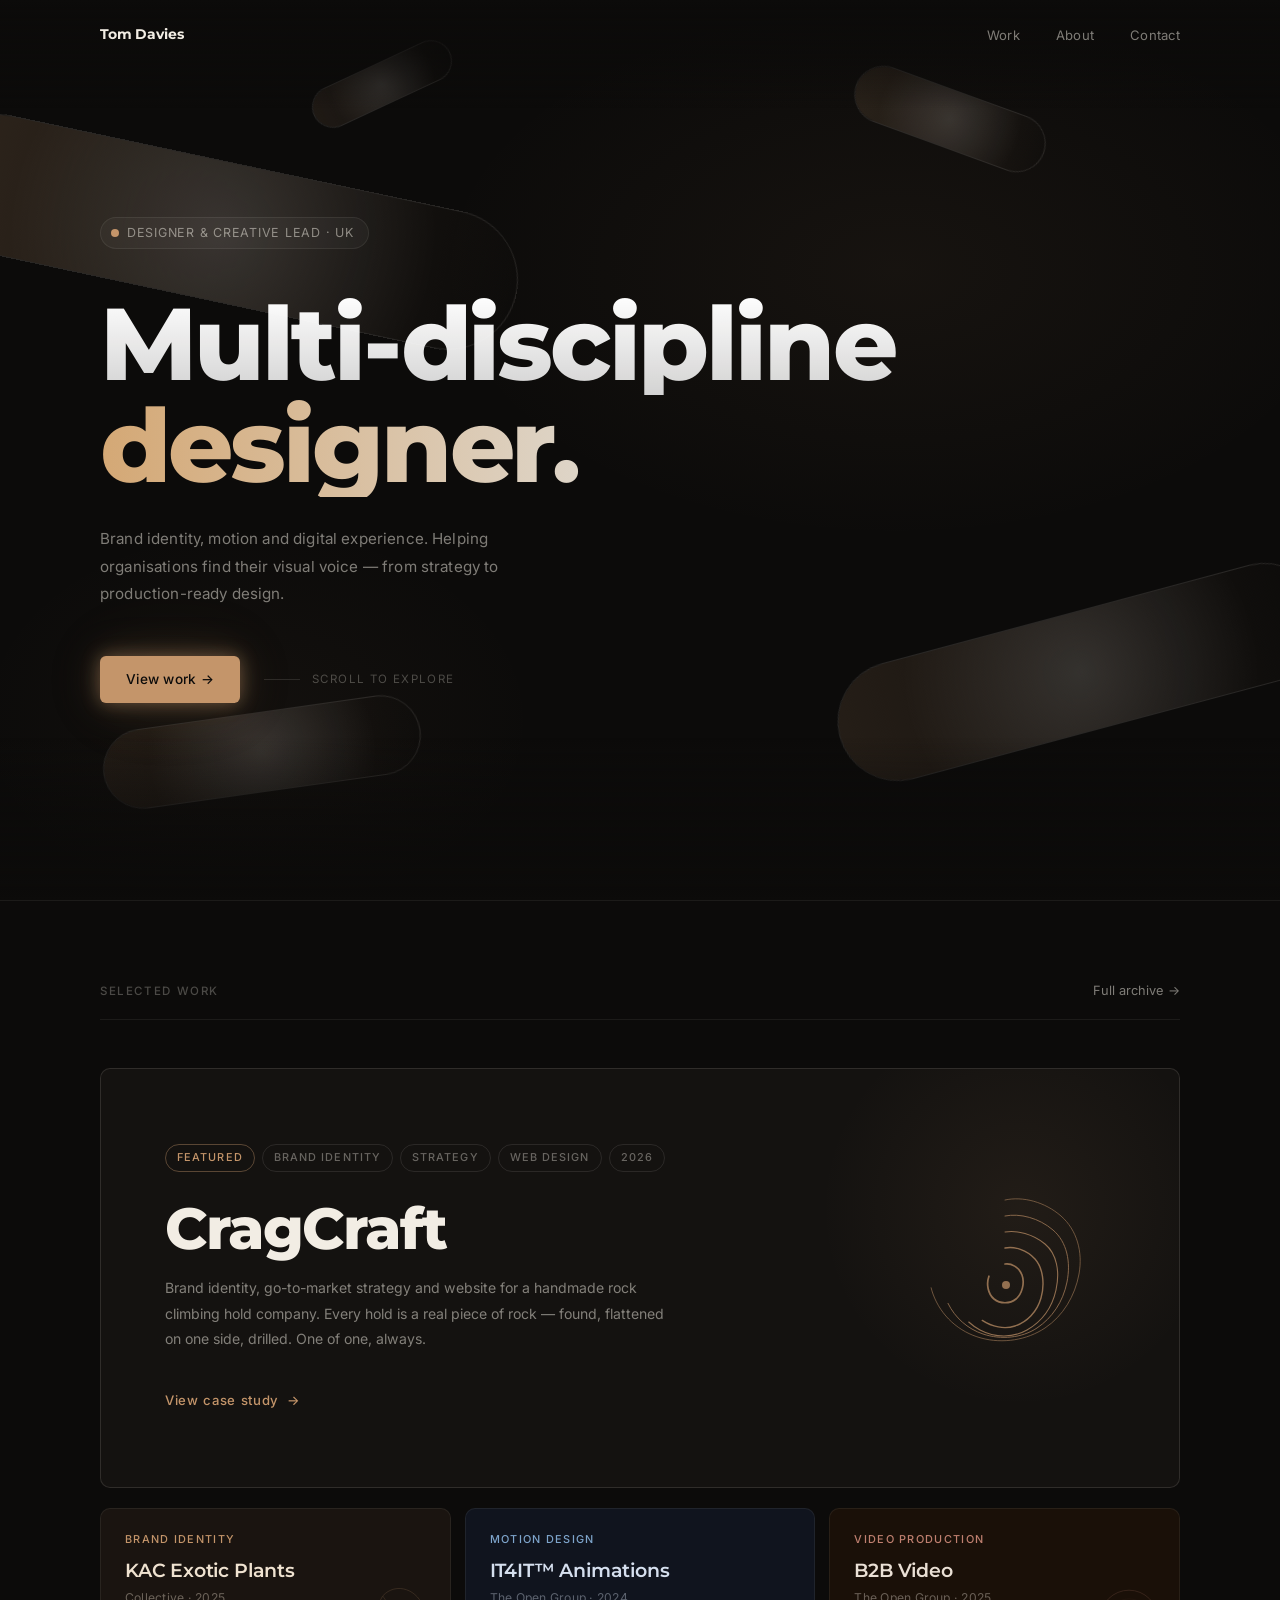
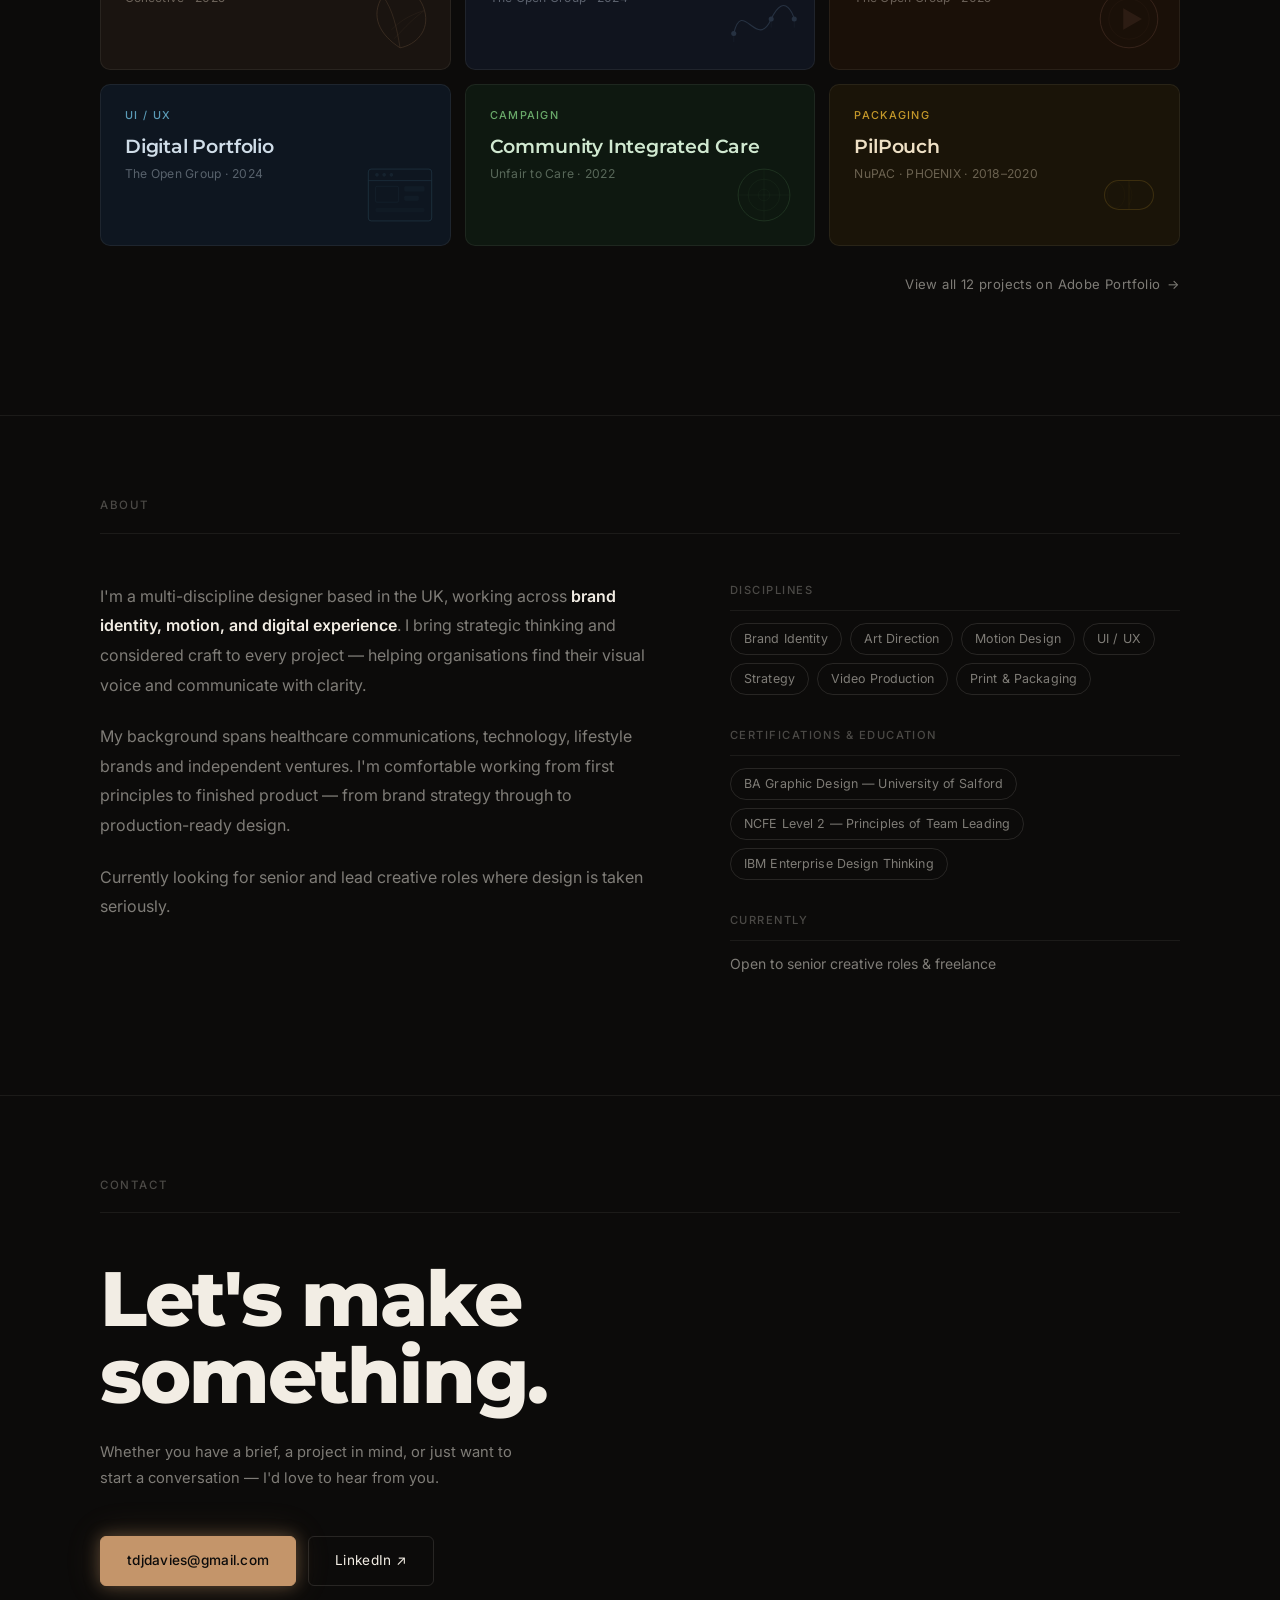
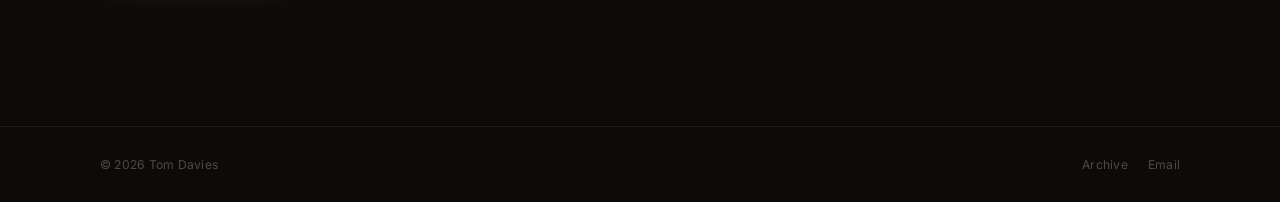
==== index.html @ b79dfdc7 "Rename landing page to index.html" ====
<!DOCTYPE html>
<html lang="en">
<head>
  <meta charset="UTF-8">
  <meta name="viewport" content="width=device-width, initial-scale=1.0">
  <title>Tom Davies — Designer</title>
  <meta name="description" content="Tom Davies is a multi-discipline designer based in the UK, working across brand identity, motion, and digital experience.">

  <link rel="preconnect" href="https://fonts.googleapis.com">
  <link rel="preconnect" href="https://fonts.gstatic.com" crossorigin>
  <link href="https://fonts.googleapis.com/css2?family=Montserrat:wght@700;800;900&family=Inter:wght@300;400;500&display=swap" rel="stylesheet">

  <style>

    /* ═══════════════════════════════════════
       RESET & TOKENS
    ═══════════════════════════════════════ */
    *, *::before, *::after { box-sizing: border-box; margin: 0; padding: 0; }

    :root {
      --bg:            #0C0B0A;
      --surface:       #141210;
      --surface-2:     #1C1917;
      --text:          #F2EDE4;
      --text-muted:    rgba(242,237,228,0.50);
      --text-subtle:   rgba(242,237,228,0.28);
      --accent:        #C4956A;
      --accent-glow:   rgba(196,149,106,0.18);
      --border:        rgba(242,237,228,0.07);
      --border-mid:    rgba(242,237,228,0.12);
      --radius:        6px;
      --radius-lg:     10px;
      --ease:          cubic-bezier(0.4, 0, 0.2, 1);
      --ease-spring:   cubic-bezier(0.23, 0.86, 0.39, 0.96);
      --t:             0.28s;
    }

    html { scroll-behavior: smooth; background: var(--bg); }

    nav, section, footer { position: relative; z-index: 1; }

    /* ═══════════════════════════════════════
       AMBIENT BACKGROUND ORBS
    ═══════════════════════════════════════ */
    .bg-orbs {
      position: fixed;
      inset: 0;
      pointer-events: none;
      z-index: 0;
      overflow: hidden;
    }

    .orb {
      position: absolute;
      border-radius: 50%;
    }

    /* Top-right warm glow — drifts slowly */
    .orb-1 {
      width: 800px; height: 800px;
      top: -200px; right: -150px;
      background: radial-gradient(circle at center,
        rgba(196,149,106,0.12) 0%,
        rgba(196,149,106,0.04) 45%,
        transparent 70%);
      animation: orbDrift1 28s ease-in-out infinite;
    }

    /* Mid-left cooler glow */
    .orb-2 {
      width: 700px; height: 700px;
      top: 40%; left: -200px;
      background: radial-gradient(circle at center,
        rgba(196,149,106,0.08) 0%,
        rgba(196,149,106,0.02) 45%,
        transparent 68%);
      animation: orbDrift2 34s ease-in-out infinite;
    }

    /* Bottom-right accent glow */
    .orb-3 {
      width: 600px; height: 600px;
      bottom: 5%; right: -100px;
      background: radial-gradient(circle at center,
        rgba(196,149,106,0.10) 0%,
        transparent 65%);
      animation: orbDrift3 22s ease-in-out infinite 5s;
    }

    @keyframes orbDrift1 {
      0%, 100% { transform: translate(0px, 0px);   }
      25%       { transform: translate(-40px, 70px); }
      50%       { transform: translate(25px, 110px); }
      75%       { transform: translate(-55px, 45px); }
    }

    @keyframes orbDrift2 {
      0%, 100% { transform: translate(0px, 0px);    }
      33%       { transform: translate(70px, -60px); }
      66%       { transform: translate(40px, -100px);}
    }

    @keyframes orbDrift3 {
      0%, 100% { transform: translate(0px, 0px);   }
      50%       { transform: translate(-70px, -80px);}
    }

    body {
      font-family: 'Inter', system-ui, sans-serif;
      background: var(--bg);
      color: var(--text);
      line-height: 1.6;
      font-weight: 400;
      -webkit-font-smoothing: antialiased;
    }

    a { color: inherit; }

    /* ═══════════════════════════════════════
       LAYOUT
    ═══════════════════════════════════════ */
    .container {
      max-width: 1160px;
      margin: 0 auto;
      padding: 0 40px;
    }

    @media (max-width: 640px) { .container { padding: 0 20px; } }

    /* ═══════════════════════════════════════
       NAV
    ═══════════════════════════════════════ */
    nav {
      position: fixed;
      top: 0; left: 0; right: 0;
      z-index: 200;
      padding: 22px 0;
      background: rgba(12,11,10,0.0);
      backdrop-filter: blur(0px);
      border-bottom: 1px solid transparent;
      transition: background 0.4s var(--ease),
                  backdrop-filter 0.4s,
                  border-color 0.4s var(--ease),
                  padding 0.3s var(--ease);
    }

    nav.scrolled {
      padding: 16px 0;
      background: rgba(12,11,10,0.85);
      backdrop-filter: blur(20px);
      -webkit-backdrop-filter: blur(20px);
      border-bottom-color: var(--border);
    }

    .nav-inner {
      display: flex;
      justify-content: space-between;
      align-items: center;
    }

    .nav-logo {
      font-family: 'Montserrat', system-ui, sans-serif;
      font-weight: 700;
      font-size: 0.9rem;
      letter-spacing: -0.01em;
      text-decoration: none;
      color: var(--text);
    }

    .nav-links {
      display: flex;
      gap: 36px;
      list-style: none;
    }

    .nav-links a {
      font-size: 0.82rem;
      font-weight: 400;
      color: var(--text-muted);
      text-decoration: none;
      letter-spacing: 0.02em;
      position: relative;
      transition: color var(--t) var(--ease);
    }

    .nav-links a::after {
      content: '';
      position: absolute;
      bottom: -2px; left: 0;
      width: 0; height: 1px;
      background: var(--accent);
      transition: width var(--t) var(--ease);
    }

    .nav-links a:hover { color: var(--text); }
    .nav-links a:hover::after { width: 100%; }

    /* ═══════════════════════════════════════
       HERO
    ═══════════════════════════════════════ */
    #hero {
      position: relative;
      min-height: 100vh;
      display: flex;
      align-items: center;
      overflow: hidden;
      background: var(--bg);
    }

    /* Subtle radial glow behind hero */
    #hero::before {
      content: '';
      position: absolute;
      inset: 0;
      background:
        radial-gradient(ellipse 60% 50% at 70% 30%, rgba(196,149,106,0.06) 0%, transparent 60%),
        radial-gradient(ellipse 40% 40% at 20% 80%, rgba(196,149,106,0.04) 0%, transparent 55%);
      pointer-events: none;
    }

    /* Top + bottom vignette, matching the React component */
    #hero::after {
      content: '';
      position: absolute;
      inset: 0;
      background: linear-gradient(
        to bottom,
        var(--bg)        0%,
        transparent      12%,
        transparent      82%,
        var(--bg)       100%
      );
      pointer-events: none;
      z-index: 2;
    }

    /* ── Geometric shapes ── */
    .shape {
      position: absolute;
      z-index: 1;
      animation: shapeEntry 2.4s var(--ease-spring) var(--delay, 0s) both;
    }

    @keyframes shapeEntry {
      from {
        opacity: 0;
        transform: translateY(-150px) rotate(calc(var(--rotate, 0deg) - 15deg));
      }
      to {
        opacity: 1;
        transform: translateY(0px) rotate(var(--rotate, 0deg));
      }
    }

    .shape-pill {
      border-radius: 9999px;
      border: 1.5px solid rgba(242,237,228,0.12);
      position: relative;
      overflow: hidden;
      animation: shapePillFloat 12s ease-in-out var(--delay, 0s) infinite;
    }

    @keyframes shapePillFloat {
      0%, 100% { transform: translateY(0px); }
      50%       { transform: translateY(15px); }
    }

    /* Gradient fill per shape — set inline */
    .shape-pill::before {
      content: '';
      position: absolute;
      inset: 0;
      border-radius: 9999px;
      background: var(--shape-gradient);
    }

    /* Radial highlight */
    .shape-pill::after {
      content: '';
      position: absolute;
      inset: 0;
      border-radius: 9999px;
      background: radial-gradient(circle at 50% 50%, rgba(255,255,255,0.12), transparent 70%);
    }

    /* ── Hero content ── */
    .hero-inner {
      position: relative;
      z-index: 3;
      width: 100%;
      padding: 140px 0 120px;
    }

    .hero-badge {
      display: inline-flex;
      align-items: center;
      gap: 8px;
      padding: 5px 14px 5px 10px;
      border-radius: 999px;
      background: rgba(242,237,228,0.03);
      border: 1px solid rgba(242,237,228,0.08);
      margin-bottom: 44px;
      opacity: 0;
      animation: heroFadeUp 1s cubic-bezier(0.25,0.4,0.25,1) forwards 0.5s;
    }

    .hero-badge-dot {
      width: 8px; height: 8px;
      border-radius: 50%;
      background: var(--accent);
      animation: pulse 2.4s ease infinite;
    }

    @keyframes pulse {
      0%, 100% { opacity: 1; transform: scale(1); }
      50%       { opacity: 0.45; transform: scale(0.72); }
    }

    .hero-badge-text {
      font-size: 0.78rem;
      color: var(--text-muted);
      letter-spacing: 0.06em;
      text-transform: uppercase;
      font-weight: 400;
    }

    .hero-headline {
      font-family: 'Montserrat', system-ui, sans-serif;
      font-weight: 800;
      font-size: clamp(3.4rem, 8vw, 8rem);
      line-height: 1.0;
      letter-spacing: -0.03em;
      margin-bottom: 28px;
      opacity: 0;
      animation: heroFadeUp 1s cubic-bezier(0.25,0.4,0.25,1) forwards 0.7s;
    }

    .headline-line1 {
      display: block;
      background: linear-gradient(to bottom, #FFFFFF, rgba(255,255,255,0.82));
      -webkit-background-clip: text;
      -webkit-text-fill-color: transparent;
      background-clip: text;
    }

    .headline-line2 {
      display: block;
      background: linear-gradient(to right,
        #D4A875,
        rgba(242,237,228,0.92),
        #C4956A
      );
      -webkit-background-clip: text;
      -webkit-text-fill-color: transparent;
      background-clip: text;
    }

    .hero-body {
      font-size: 0.95rem;
      color: var(--text-muted);
      max-width: 480px;
      line-height: 1.8;
      font-weight: 400;
      letter-spacing: 0.01em;
      margin-bottom: 48px;
      opacity: 0;
      animation: heroFadeUp 1s cubic-bezier(0.25,0.4,0.25,1) forwards 0.9s;
    }

    .hero-actions {
      display: flex;
      align-items: center;
      gap: 24px;
      flex-wrap: wrap;
      opacity: 0;
      animation: heroFadeUp 1s cubic-bezier(0.25,0.4,0.25,1) forwards 1.1s;
    }

    .btn-hero-primary {
      display: inline-flex;
      align-items: center;
      gap: 8px;
      padding: 13px 26px;
      background: var(--accent);
      color: #0C0B0A;
      font-family: 'Inter', sans-serif;
      font-size: 0.85rem;
      font-weight: 500;
      text-decoration: none;
      border-radius: var(--radius);
      letter-spacing: 0.02em;
      box-shadow:
        0 0 18px rgba(196,149,106,0.45),
        0 0 40px rgba(196,149,106,0.20),
        0 0 80px rgba(196,149,106,0.08);
      animation: herobtnGlow 3.5s ease-in-out infinite;
      transition: background var(--t) var(--ease),
                  transform var(--t) var(--ease),
                  box-shadow var(--t) var(--ease);
    }

    .btn-hero-primary:hover {
      background: #D4A875;
      transform: translateY(-2px);
      box-shadow:
        0 0 26px rgba(196,149,106,0.65),
        0 0 56px rgba(196,149,106,0.30),
        0 0 100px rgba(196,149,106,0.12);
    }

    @keyframes herobtnGlow {
      0%, 100% {
        box-shadow:
          0 0 18px rgba(196,149,106,0.45),
          0 0 40px rgba(196,149,106,0.20),
          0 0 80px rgba(196,149,106,0.08);
      }
      50% {
        box-shadow:
          0 0 26px rgba(196,149,106,0.62),
          0 0 56px rgba(196,149,106,0.28),
          0 0 100px rgba(196,149,106,0.12);
      }
    }

    .hero-scroll-hint {
      display: flex;
      align-items: center;
      gap: 12px;
    }

    .scroll-rule {
      width: 36px; height: 1px;
      background: var(--border-mid);
    }

    .scroll-label {
      font-size: 0.72rem;
      letter-spacing: 0.12em;
      text-transform: uppercase;
      color: var(--text-subtle);
    }

    @keyframes heroFadeUp {
      from { opacity: 0; transform: translateY(30px); }
      to   { opacity: 1; transform: translateY(0); }
    }

    /* ═══════════════════════════════════════
       SECTION SHARED
    ═══════════════════════════════════════ */
    .section-bar {
      display: flex;
      align-items: baseline;
      justify-content: space-between;
      padding-bottom: 18px;
      border-bottom: 1px solid var(--border);
      margin-bottom: 48px;
    }

    .section-tag {
      font-size: 0.72rem;
      font-weight: 500;
      letter-spacing: 0.14em;
      text-transform: uppercase;
      color: var(--text-subtle);
    }

    .section-action {
      font-size: 0.8rem;
      color: var(--text-muted);
      text-decoration: none;
      display: inline-flex;
      align-items: center;
      gap: 5px;
      transition: color var(--t) var(--ease);
    }

    .section-action span { display: inline-block; transition: transform var(--t) var(--ease); }
    .section-action:hover { color: var(--text); }
    .section-action:hover span { transform: translateX(3px); }

    /* ═══════════════════════════════════════
       WORK
    ═══════════════════════════════════════ */
    #work {
      padding: 80px 0 120px;
      border-top: 1px solid var(--border);
    }

    /* ── CragCraft hero card ── */
    .card-cragcraft {
      background: #141210;
      border: 1px solid var(--border-mid);
      border-radius: var(--radius-lg);
      padding: 64px;
      margin-bottom: 20px;
      display: grid;
      grid-template-columns: 1fr 220px;
      gap: 48px;
      align-items: center;
      min-height: 420px;
      text-decoration: none;
      position: relative;
      overflow: hidden;
      transition: transform var(--t) var(--ease), box-shadow var(--t) var(--ease), border-color var(--t) var(--ease);
    }

    .card-cragcraft:hover {
      transform: translateY(-5px);
      box-shadow: 0 28px 64px rgba(0,0,0,0.5);
      border-color: var(--border-mid);
    }

    .card-cragcraft::before {
      content: '';
      position: absolute;
      top: -60px; right: -40px;
      width: 400px; height: 400px;
      border-radius: 50%;
      background: radial-gradient(circle, rgba(196,149,106,0.08) 0%, transparent 70%);
      pointer-events: none;
    }

    .cc-content { position: relative; z-index: 1; }

    .cc-tags {
      display: flex;
      gap: 7px;
      flex-wrap: wrap;
      margin-bottom: 28px;
    }

    .cc-tag {
      font-size: 0.68rem;
      font-weight: 500;
      letter-spacing: 0.1em;
      text-transform: uppercase;
      padding: 4px 11px;
      border-radius: 20px;
      border: 1px solid rgba(242,237,228,0.10);
      color: rgba(242,237,228,0.38);
    }

    .cc-tag-featured {
      border-color: rgba(196,149,106,0.4);
      color: var(--accent);
    }

    .cc-title {
      font-family: 'Montserrat', system-ui, sans-serif;
      font-weight: 800;
      font-size: clamp(2.4rem, 4.5vw, 4.5rem);
      line-height: 1.0;
      letter-spacing: -0.025em;
      color: var(--text);
      margin-bottom: 18px;
    }

    .cc-desc {
      font-size: 0.88rem;
      color: var(--text-muted);
      max-width: 500px;
      line-height: 1.8;
      font-weight: 400;
      margin-bottom: 36px;
    }

    .cc-cta {
      display: inline-flex;
      align-items: center;
      gap: 8px;
      font-size: 0.82rem;
      font-weight: 500;
      color: var(--accent);
      letter-spacing: 0.05em;
    }

    .cc-cta-arr { transition: transform var(--t) var(--ease); }
    .card-cragcraft:hover .cc-cta-arr { transform: translateX(5px); }

    /* ── Topo mark ── */
    .topo-wrap {
      display: flex;
      align-items: center;
      justify-content: center;
      position: relative;
      z-index: 1;
    }

    .topo-svg { width: 200px; height: 200px; overflow: visible; opacity: 0.7; }

    .t-ring {
      fill: none;
      stroke: var(--accent);
      stroke-linecap: round;
      stroke-linejoin: round;
    }

    .t-r1 { stroke-width: 0.7; stroke-dasharray: 330; stroke-dashoffset: 330; animation: drawRing 1.4s var(--ease) forwards 0.9s; }
    .t-r2 { stroke-width: 0.9; stroke-dasharray: 268; stroke-dashoffset: 268; animation: drawRing 1.3s var(--ease) forwards 1.15s; }
    .t-r3 { stroke-width: 1.1; stroke-dasharray: 206; stroke-dashoffset: 206; animation: drawRing 1.1s var(--ease) forwards 1.4s; }
    .t-r4 { stroke-width: 1.4; stroke-dasharray: 148; stroke-dashoffset: 148; animation: drawRing 1.0s var(--ease) forwards 1.65s; }
    .t-r5 { stroke-width: 1.7; stroke-dasharray: 96;  stroke-dashoffset: 96;  animation: drawRing 0.85s var(--ease) forwards 1.9s; }
    .t-dot { fill: var(--accent); opacity: 0; animation: fadeIn 0.4s ease forwards 2.5s; }

    @keyframes drawRing { to { stroke-dashoffset: 0; } }
    @keyframes fadeIn   { to { opacity: 1; } }

    /* ── Project grid ── */
    .project-grid {
      display: grid;
      grid-template-columns: repeat(3, 1fr);
      gap: 14px;
      margin-bottom: 28px;
    }

    @media (max-width: 860px) { .project-grid { grid-template-columns: repeat(2, 1fr); } }

    @media (max-width: 520px) {
      .project-grid { grid-template-columns: 1fr; }
      .card-cragcraft { grid-template-columns: 1fr; padding: 36px 28px 40px; min-height: auto; }
      .topo-wrap { display: none; }
    }

    .p-card {
      border-radius: var(--radius-lg);
      padding: 22px 24px 20px;
      min-height: 162px;
      display: flex;
      flex-direction: column;
      justify-content: space-between;
      text-decoration: none;
      position: relative;
      overflow: hidden;
      border: 1px solid var(--border);
      transition: transform var(--t) var(--ease),
                  box-shadow var(--t) var(--ease),
                  border-color var(--t) var(--ease);
    }

    .p-card:hover {
      transform: translateY(-7px);
      box-shadow: 0 22px 52px rgba(0,0,0,0.40);
      border-color: var(--border-mid);
    }

    .p-card-top {}

    .p-cat {
      font-size: 0.68rem;
      font-weight: 500;
      letter-spacing: 0.12em;
      text-transform: uppercase;
      margin-bottom: 10px;
      display: block;
    }

    .p-name {
      font-family: 'Montserrat', system-ui, sans-serif;
      font-style: normal;
      font-weight: 600;
      font-size: 1.2rem;
      line-height: 1.2;
      letter-spacing: -0.01em;
    }

    .p-meta {
      font-size: 0.76rem;
      opacity: 0.38;
      letter-spacing: 0.02em;
      margin-top: 6px;
    }

    .p-arrow {
      position: absolute;
      bottom: 20px; right: 20px;
      font-size: 1rem;
      opacity: 0;
      transform: translate(-4px, 4px);
      transition: opacity var(--t) var(--ease), transform var(--t) var(--ease);
    }

    .p-card:hover .p-arrow { opacity: 0.7; transform: translate(0, 0); }

    /* Card colour themes — dark versions */
    .c-brand      { background: #1A1410; color: #EFE2D0; }
    .c-brand      .p-cat { color: #C4956A; }

    .c-motion     { background: #10141E; color: #D5DFEE; }
    .c-motion     .p-cat { color: #7EA5CC; }

    .c-video      { background: #1A1008; color: #EAE0D5; }
    .c-video      .p-cat { color: #C08070; }

    .c-ui         { background: #0E1620; color: #D0DDE8; }
    .c-ui         .p-cat { color: #5B9CB8; }

    .c-guidelines { background: #0E1810; color: #D0E8D0; }
    .c-guidelines .p-cat { color: #6AAA6A; }

    .c-packaging  { background: #1A1408; color: #EEE0C5; }
    .c-packaging  .p-cat { color: #C4982A; }

    /* Card illustrations */
    .p-card-art {
      position: absolute;
      bottom: 14px; right: 14px;
      width: 72px; height: 72px;
      opacity: 0.20;
      pointer-events: none;
      transition: opacity var(--t) var(--ease), transform var(--t) var(--ease);
    }

    .p-card:hover .p-card-art {
      opacity: 0.42;
      transform: scale(1.10) translate(-3px, -3px);
    }

    /* Archive link */
    .archive-row { display: flex; justify-content: flex-end; }

    .archive-link {
      display: inline-flex;
      align-items: center;
      gap: 6px;
      font-size: 0.82rem;
      color: var(--text-muted);
      text-decoration: none;
      letter-spacing: 0.03em;
      transition: color var(--t) var(--ease);
    }

    .archive-link .arr { display: inline-block; transition: transform var(--t) var(--ease); }
    .archive-link:hover { color: var(--text); }
    .archive-link:hover .arr { transform: translateX(3px); }

    /* ═══════════════════════════════════════
       ABOUT
    ═══════════════════════════════════════ */
    #about {
      padding: 80px 0 120px;
      border-top: 1px solid var(--border);
    }

    .about-grid {
      display: grid;
      grid-template-columns: 1.1fr 0.9fr;
      gap: 80px;
      align-items: start;
    }

    @media (max-width: 768px) { .about-grid { grid-template-columns: 1fr; gap: 48px; } }

    .about-body p {
      font-size: 1.0rem;
      color: var(--text-muted);
      line-height: 1.85;
      font-weight: 400;
    }

    .about-body p + p { margin-top: 22px; }

    .about-body strong {
      font-weight: 600;
      color: var(--text);
    }

    .detail-stack { display: flex; flex-direction: column; gap: 32px; }

    .detail-label {
      font-size: 0.7rem;
      font-weight: 500;
      letter-spacing: 0.13em;
      text-transform: uppercase;
      color: var(--text-subtle);
      margin-bottom: 12px;
      padding-bottom: 10px;
      border-bottom: 1px solid var(--border);
    }

    .chip-row { display: flex; flex-wrap: wrap; gap: 8px; }

    .chip {
      font-size: 0.78rem;
      font-weight: 400;
      padding: 5px 13px;
      border-radius: 20px;
      border: 1px solid var(--border-mid);
      color: var(--text-muted);
      letter-spacing: 0.01em;
    }

    .detail-value { font-size: 0.875rem; color: var(--text-muted); }

    /* ═══════════════════════════════════════
       CONTACT
    ═══════════════════════════════════════ */
    #contact {
      padding: 80px 0 140px;
      border-top: 1px solid var(--border);
    }

    .contact-inner { max-width: 700px; }

    .contact-headline {
      font-family: 'Montserrat', system-ui, sans-serif;
      font-weight: 800;
      font-size: clamp(2.6rem, 6vw, 5.2rem);
      line-height: 1.0;
      letter-spacing: -0.025em;
      color: var(--text);
      margin-bottom: 24px;
    }

    .contact-body {
      font-size: 0.92rem;
      color: var(--text-muted);
      line-height: 1.8;
      font-weight: 400;
      max-width: 440px;
      margin-bottom: 44px;
    }

    .contact-actions { display: flex; gap: 12px; flex-wrap: wrap; }

    .btn {
      display: inline-flex;
      align-items: center;
      gap: 8px;
      padding: 13px 26px;
      border-radius: var(--radius);
      font-size: 0.85rem;
      font-weight: 400;
      text-decoration: none;
      letter-spacing: 0.02em;
      transition: transform var(--t) var(--ease), background var(--t) var(--ease), border-color var(--t) var(--ease);
    }

    .btn:hover { transform: translateY(-2px); }

    .btn-dark {
      background: var(--accent);
      color: #0C0B0A;
      border: 1px solid var(--accent);
      font-weight: 500;
      box-shadow:
        0 0 16px rgba(196,149,106,0.40),
        0 0 36px rgba(196,149,106,0.16);
      animation: contactbtnGlow 3.5s ease-in-out infinite 0.5s;
      transition: background var(--t) var(--ease),
                  border-color var(--t) var(--ease),
                  transform var(--t) var(--ease),
                  box-shadow var(--t) var(--ease);
    }

    .btn-dark:hover {
      background: #D4A875;
      border-color: #D4A875;
      box-shadow:
        0 0 24px rgba(196,149,106,0.60),
        0 0 52px rgba(196,149,106,0.25);
    }

    @keyframes contactbtnGlow {
      0%, 100% {
        box-shadow:
          0 0 16px rgba(196,149,106,0.40),
          0 0 36px rgba(196,149,106,0.16);
      }
      50% {
        box-shadow:
          0 0 22px rgba(196,149,106,0.56),
          0 0 48px rgba(196,149,106,0.22);
      }
    }

    .btn-outline {
      background: transparent;
      color: var(--text);
      border: 1px solid var(--border-mid);
      box-shadow: 0 0 0px rgba(242,237,228,0);
      transition: background var(--t) var(--ease),
                  border-color var(--t) var(--ease),
                  transform var(--t) var(--ease),
                  box-shadow var(--t) var(--ease);
    }

    .btn-outline:hover {
      border-color: rgba(242,237,228,0.35);
      box-shadow:
        0 0 14px rgba(242,237,228,0.07),
        0 0 30px rgba(242,237,228,0.03);
    }

    /* ═══════════════════════════════════════
       FOOTER
    ═══════════════════════════════════════ */
    footer {
      padding: 28px 0;
      border-top: 1px solid var(--border);
    }

    .footer-inner { display: flex; align-items: center; justify-content: space-between; }

    .footer-copy { font-size: 0.76rem; color: var(--text-subtle); letter-spacing: 0.02em; }

    .footer-right { display: flex; gap: 20px; }

    .footer-link {
      font-size: 0.76rem;
      color: var(--text-subtle);
      text-decoration: none;
      letter-spacing: 0.02em;
      transition: color var(--t) var(--ease);
    }

    .footer-link:hover { color: var(--text-muted); }

    /* ═══════════════════════════════════════
       SCROLL REVEAL
    ═══════════════════════════════════════ */
    .reveal {
      opacity: 0;
      transform: translateY(36px);
      transition: opacity 0.75s var(--ease), transform 0.75s var(--ease);
    }

    .reveal.visible { opacity: 1; transform: translateY(0); }

    .stagger-1 { transition-delay: 0ms; }
    .stagger-2 { transition-delay: 70ms; }
    .stagger-3 { transition-delay: 140ms; }
    .stagger-4 { transition-delay: 210ms; }
    .stagger-5 { transition-delay: 280ms; }
    .stagger-6 { transition-delay: 350ms; }

  </style>
</head>

<body>

  <!-- Ambient background orbs -->
  <div class="bg-orbs" aria-hidden="true">
    <div class="orb orb-1"></div>
    <div class="orb orb-2"></div>
    <div class="orb orb-3"></div>
  </div>

  <!-- ══════════════════════════════
       NAV
  ══════════════════════════════ -->
  <nav id="nav">
    <div class="container">
      <div class="nav-inner">
        <a href="#hero" class="nav-logo">Tom Davies</a>
        <ul class="nav-links">
          <li><a href="#work">Work</a></li>
          <li><a href="#about">About</a></li>
          <li><a href="#contact">Contact</a></li>
        </ul>
      </div>
    </div>
  </nav>


  <!-- ══════════════════════════════
       HERO
  ══════════════════════════════ -->
  <section id="hero">

    <!-- Geometric floating shapes -->

    <!-- Shape 1: large, bottom-left orientation -->
    <div class="shape" style="--rotate: 12deg; --delay: 0.3s; left: -6%; top: 18%;">
      <div class="shape-pill" style="
        width: 600px; height: 140px;
        --shape-gradient: linear-gradient(to right, rgba(196,149,106,0.18), transparent);
        animation-delay: 0.3s;">
      </div>
    </div>

    <!-- Shape 2: right side, lower -->
    <div class="shape" style="--rotate: -15deg; --delay: 0.5s; right: -4%; top: 68%;">
      <div class="shape-pill" style="
        width: 500px; height: 120px;
        --shape-gradient: linear-gradient(to right, rgba(196,149,106,0.13), transparent);
        animation-delay: 0.5s;">
      </div>
    </div>

    <!-- Shape 3: bottom-left, smaller -->
    <div class="shape" style="--rotate: -8deg; --delay: 0.4s; left: 8%; bottom: 12%;">
      <div class="shape-pill" style="
        width: 320px; height: 80px;
        --shape-gradient: linear-gradient(to right, rgba(196,149,106,0.10), transparent);
        animation-delay: 0.4s;">
      </div>
    </div>

    <!-- Shape 4: top-right, small -->
    <div class="shape" style="--rotate: 20deg; --delay: 0.6s; right: 18%; top: 10%;">
      <div class="shape-pill" style="
        width: 200px; height: 58px;
        --shape-gradient: linear-gradient(to right, rgba(196,149,106,0.14), transparent);
        animation-delay: 0.6s;">
      </div>
    </div>

    <!-- Shape 5: top, tiny accent -->
    <div class="shape" style="--rotate: -25deg; --delay: 0.7s; left: 24%; top: 7%;">
      <div class="shape-pill" style="
        width: 150px; height: 42px;
        --shape-gradient: linear-gradient(to right, rgba(196,149,106,0.10), transparent);
        animation-delay: 0.7s;">
      </div>
    </div>

    <!-- Hero content -->
    <div class="hero-inner">
      <div class="container">

        <div class="hero-badge">
          <span class="hero-badge-dot"></span>
          <span class="hero-badge-text">Designer &amp; Creative Lead · UK</span>
        </div>

        <h1 class="hero-headline">
          <span class="headline-line1">Multi-discipline</span>
          <span class="headline-line2">designer.</span>
        </h1>

        <p class="hero-body">
          Brand identity, motion and digital experience.
          Helping organisations find their visual voice —
          from strategy to production-ready design.
        </p>

        <div class="hero-actions">
          <a href="#work" class="btn-hero-primary">View work →</a>
          <div class="hero-scroll-hint">
            <div class="scroll-rule"></div>
            <span class="scroll-label">Scroll to explore</span>
          </div>
        </div>

      </div>
    </div>

  </section>


  <!-- ══════════════════════════════
       WORK
  ══════════════════════════════ -->
  <section id="work">
    <div class="container">

      <div class="section-bar reveal">
        <span class="section-tag">Selected Work</span>
        <a href="https://tomdaviesdesign.myportfolio.com/" target="_blank" rel="noopener" class="section-action">
          Full archive <span>→</span>
        </a>
      </div>

      <!-- CragCraft hero card -->
      <a href="proj-cragcraft.html" class="card-cragcraft reveal">
        <div class="cc-content">
          <div class="cc-tags">
            <span class="cc-tag cc-tag-featured">Featured</span>
            <span class="cc-tag">Brand Identity</span>
            <span class="cc-tag">Strategy</span>
            <span class="cc-tag">Web Design</span>
            <span class="cc-tag">2026</span>
          </div>
          <h2 class="cc-title">CragCraft</h2>
          <p class="cc-desc">
            Brand identity, go-to-market strategy and website for a handmade
            rock climbing hold company. Every hold is a real piece of rock —
            found, flattened on one side, drilled. One of one, always.
          </p>
          <span class="cc-cta">View case study <span class="cc-cta-arr">→</span></span>
        </div>

        <div class="topo-wrap">
          <svg class="topo-svg" viewBox="0 0 200 200" xmlns="http://www.w3.org/2000/svg" aria-hidden="true">
            <path class="t-ring t-r1" d="M100,22 C118,18 140,24 156,38 C172,52 178,74 174,96 C170,118 158,138 140,150 C122,162 98,166 76,160 C54,154 36,138 28,116 C20,94 26,68 40,50 C54,32 82,26 100,22 Z"/>
            <path class="t-ring t-r2" d="M100,38 C115,35 134,40 148,52 C162,64 166,84 162,104 C158,124 147,140 132,150 C117,160 96,162 78,156 C60,150 46,136 40,118 C34,100 38,78 50,62 C62,46 85,41 100,38 Z"/>
            <path class="t-ring t-r3" d="M100,54 C112,52 128,56 140,66 C152,76 155,94 151,112 C147,130 136,144 122,152 C108,160 90,160 75,152 C60,144 50,130 48,113 C46,96 52,78 63,67 C74,56 88,56 100,54 Z"/>
            <path class="t-ring t-r4" d="M100,70 C109,68 122,72 130,81 C138,90 140,106 136,120 C132,134 122,144 110,148 C98,152 84,148 74,140 C64,132 60,118 62,104 C64,90 72,78 82,73 C88,70 91,72 100,70 Z"/>
            <path class="t-ring t-r5" d="M100,86 C106,85 114,89 117,97 C120,105 117,116 111,121 C105,126 95,126 89,121 C83,116 81,106 84,98 C87,90 94,87 100,86 Z"/>
            <circle class="t-dot" cx="101" cy="107" r="4"/>
          </svg>
        </div>
      </a>

      <!-- 6-card grid -->
      <div class="project-grid">

        <a href="proj-kac-plants.html"
           class="p-card c-brand reveal stagger-1">
          <div class="p-card-top">
            <span class="p-cat">Brand Identity</span>
            <h3 class="p-name">KAC Exotic Plants</h3>
            <p class="p-meta">Collective · 2025</p>
          </div>
          <svg class="p-card-art" viewBox="0 0 100 100" fill="none">
            <path d="M50 90 C22 72,8 46,26 18 C44 -2,76 8,84 38 C92 66,72 86,50 90 Z" stroke="#C4956A" stroke-width="1.2"/>
            <path d="M50 90 C46 64,40 36,26 18" stroke="#C4956A" stroke-width="1"/>
            <path d="M38 65 C46 58,54 48,84 38" stroke="#C4956A" stroke-width="0.7" opacity="0.6"/>
            <path d="M42 77 C52 68,62 54,84 38" stroke="#C4956A" stroke-width="0.7" opacity="0.6"/>
          </svg>
          <span class="p-arrow">↗</span>
        </a>

        <a href="proj-it4it.html"
           class="p-card c-motion reveal stagger-2">
          <div class="p-card-top">
            <span class="p-cat">Motion Design</span>
            <h3 class="p-name">IT4IT™ Animations</h3>
            <p class="p-meta">The Open Group · 2024</p>
          </div>
          <svg class="p-card-art" viewBox="0 0 100 100" fill="none">
            <path d="M8 70 C20 20,40 95,60 50 C80 8,92 50,92 50" stroke="#7EA5CC" stroke-width="1.5"/>
            <circle cx="8"  cy="70" r="3.5" fill="#7EA5CC"/>
            <circle cx="60" cy="50" r="3.5" fill="#7EA5CC"/>
            <circle cx="92" cy="50" r="3.5" fill="#7EA5CC"/>
            <line x1="8"  y1="70" x2="8"  y2="82" stroke="#7EA5CC" stroke-width="0.8" opacity="0.4"/>
            <line x1="60" y1="50" x2="60" y2="62" stroke="#7EA5CC" stroke-width="0.8" opacity="0.4"/>
            <line x1="92" y1="50" x2="92" y2="62" stroke="#7EA5CC" stroke-width="0.8" opacity="0.4"/>
          </svg>
          <span class="p-arrow">↗</span>
        </a>

        <a href="proj-b2b-video.html"
           class="p-card c-video reveal stagger-3">
          <div class="p-card-top">
            <span class="p-cat">Video Production</span>
            <h3 class="p-name">B2B Video</h3>
            <p class="p-meta">The Open Group · 2025</p>
          </div>
          <svg class="p-card-art" viewBox="0 0 100 100" fill="none">
            <circle cx="50" cy="50" r="40" stroke="#C08070" stroke-width="1.2"/>
            <circle cx="50" cy="50" r="28" stroke="#C08070" stroke-width="0.7" opacity="0.4"/>
            <path d="M42 35 L68 50 L42 65 Z" fill="#C08070" opacity="0.55"/>
          </svg>
          <span class="p-arrow">↗</span>
        </a>

        <a href="proj-open-group.html"
           class="p-card c-ui reveal stagger-4">
          <div class="p-card-top">
            <span class="p-cat">UI / UX</span>
            <h3 class="p-name">Digital Portfolio</h3>
            <p class="p-meta">The Open Group · 2024</p>
          </div>
          <svg class="p-card-art" viewBox="0 0 100 100" fill="none">
            <rect x="6" y="14" width="88" height="72" rx="4" stroke="#5B9CB8" stroke-width="1.2"/>
            <line x1="6" y1="30" x2="94" y2="30" stroke="#5B9CB8" stroke-width="1"/>
            <circle cx="18" cy="22" r="2.5" fill="#5B9CB8" opacity="0.5"/>
            <circle cx="28" cy="22" r="2.5" fill="#5B9CB8" opacity="0.5"/>
            <circle cx="38" cy="22" r="2.5" fill="#5B9CB8" opacity="0.5"/>
            <rect x="16" y="38" width="32" height="22" rx="2" stroke="#5B9CB8" stroke-width="0.8" opacity="0.5"/>
            <rect x="56" y="38" width="28" height="7" rx="2" fill="#5B9CB8" opacity="0.25"/>
            <rect x="56" y="51" width="20" height="7" rx="2" fill="#5B9CB8" opacity="0.25"/>
            <rect x="16" y="68" width="68" height="6" rx="2" fill="#5B9CB8" opacity="0.15"/>
          </svg>
          <span class="p-arrow">↗</span>
        </a>

        <a href="proj-cic.html"
           class="p-card c-guidelines reveal stagger-5">
          <div class="p-card-top">
            <span class="p-cat">Campaign</span>
            <h3 class="p-name">Community Integrated Care</h3>
            <p class="p-meta">Unfair to Care · 2022</p>
          </div>
          <svg class="p-card-art" viewBox="0 0 100 100" fill="none">
            <circle cx="50" cy="50" r="36" stroke="#6AAA6A" stroke-width="1.2"/>
            <circle cx="50" cy="50" r="22" stroke="#6AAA6A" stroke-width="0.8" opacity="0.55"/>
            <circle cx="50" cy="50" r="8"  stroke="#6AAA6A" stroke-width="0.8" opacity="0.35"/>
            <line x1="14" y1="50" x2="86" y2="50" stroke="#6AAA6A" stroke-width="0.8" opacity="0.45"/>
            <line x1="50" y1="14" x2="50" y2="86" stroke="#6AAA6A" stroke-width="0.8" opacity="0.45"/>
          </svg>
          <span class="p-arrow">↗</span>
        </a>

        <a href="proj-pilpouch.html"
           class="p-card c-packaging reveal stagger-6">
          <div class="p-card-top">
            <span class="p-cat">Packaging</span>
            <h3 class="p-name">PilPouch</h3>
            <p class="p-meta">NuPAC · PHOENIX · 2018–2020</p>
          </div>
          <svg class="p-card-art" viewBox="0 0 100 100" fill="none">
            <rect x="16" y="30" width="68" height="40" rx="20" stroke="#C4982A" stroke-width="1.4"/>
            <line x1="50" y1="30" x2="50" y2="70" stroke="#C4982A" stroke-width="1" opacity="0.45"/>
            <ellipse cx="32" cy="50" rx="12" ry="18" stroke="#C4982A" stroke-width="0.7" opacity="0.3"/>
            <path d="M50 36 Q58 50 50 64" stroke="#C4982A" stroke-width="0.7" opacity="0.3" fill="none"/>
          </svg>
          <span class="p-arrow">↗</span>
        </a>

      </div>

      <div class="archive-row reveal">
        <a href="https://tomdaviesdesign.myportfolio.com/" target="_blank" rel="noopener" class="archive-link">
          View all 12 projects on Adobe Portfolio <span class="arr">→</span>
        </a>
      </div>

    </div>
  </section>


  <!-- ══════════════════════════════
       ABOUT
  ══════════════════════════════ -->
  <section id="about">
    <div class="container">

      <div class="section-bar reveal">
        <span class="section-tag">About</span>
      </div>

      <div class="about-grid">

        <div class="about-body reveal">
          <p>
            I'm a multi-discipline designer based in the UK, working across
            <strong>brand identity, motion, and digital experience</strong>.
            I bring strategic thinking and considered craft to every project —
            helping organisations find their visual voice and communicate with clarity.
          </p>
          <p>
            My background spans healthcare communications, technology, lifestyle
            brands and independent ventures. I'm comfortable working from first
            principles to finished product — from brand strategy through to
            production-ready design.
          </p>
          <p>
            Currently looking for senior and lead creative roles where design
            is taken seriously.
          </p>
        </div>

        <div class="detail-stack reveal">
          <div class="detail-group">
            <p class="detail-label">Disciplines</p>
            <div class="chip-row">
              <span class="chip">Brand Identity</span>
              <span class="chip">Art Direction</span>
              <span class="chip">Motion Design</span>
              <span class="chip">UI / UX</span>
              <span class="chip">Strategy</span>
              <span class="chip">Video Production</span>
              <span class="chip">Print &amp; Packaging</span>
            </div>
          </div>
          <div class="detail-group">
            <p class="detail-label">Certifications &amp; Education</p>
            <div class="chip-row">
              <span class="chip">BA Graphic Design — University of Salford</span>
              <span class="chip">NCFE Level 2 — Principles of Team Leading</span>
              <span class="chip">IBM Enterprise Design Thinking</span>
            </div>
          </div>
          <div class="detail-group">
            <p class="detail-label">Currently</p>
            <p class="detail-value">Open to senior creative roles &amp; freelance</p>
          </div>
        </div>

      </div>
    </div>
  </section>


  <!-- ══════════════════════════════
       CONTACT
  ══════════════════════════════ -->
  <section id="contact">
    <div class="container">

      <div class="section-bar reveal">
        <span class="section-tag">Contact</span>
      </div>

      <div class="contact-inner">
        <h2 class="contact-headline reveal">Let's make<br>something.</h2>
        <p class="contact-body reveal">
          Whether you have a brief, a project in mind, or just want
          to start a conversation — I'd love to hear from you.
        </p>
        <div class="contact-actions reveal">
          <a href="mailto:tdjdavies@gmail.com" class="btn btn-dark">tdjdavies@gmail.com</a>
          <a href="https://www.linkedin.com/in/tom-davies-686692161/" target="_blank" rel="noopener" class="btn btn-outline">
            LinkedIn ↗
          </a>
        </div>
      </div>

    </div>
  </section>


  <!-- ══════════════════════════════
       FOOTER
  ══════════════════════════════ -->
  <footer>
    <div class="container">
      <div class="footer-inner">
        <p class="footer-copy">© 2026 Tom Davies</p>
        <div class="footer-right">
          <a href="https://tomdaviesdesign.myportfolio.com/" target="_blank" rel="noopener" class="footer-link">Archive</a>
          <a href="mailto:tdjdavies@gmail.com" class="footer-link">Email</a>
        </div>
      </div>
    </div>
  </footer>


  <script>
    // Nav scroll state
    const nav = document.getElementById('nav');
    window.addEventListener('scroll', () => {
      nav.classList.toggle('scrolled', window.scrollY > 40);
    }, { passive: true });

    // Scroll reveal
    const observer = new IntersectionObserver((entries) => {
      entries.forEach(entry => {
        if (entry.isIntersecting) {
          entry.target.classList.add('visible');
          observer.unobserve(entry.target);
        }
      });
    }, { threshold: 0.08, rootMargin: '0px 0px -36px 0px' });

    document.querySelectorAll('.reveal').forEach(el => observer.observe(el));
  </script>

</body>
</html>
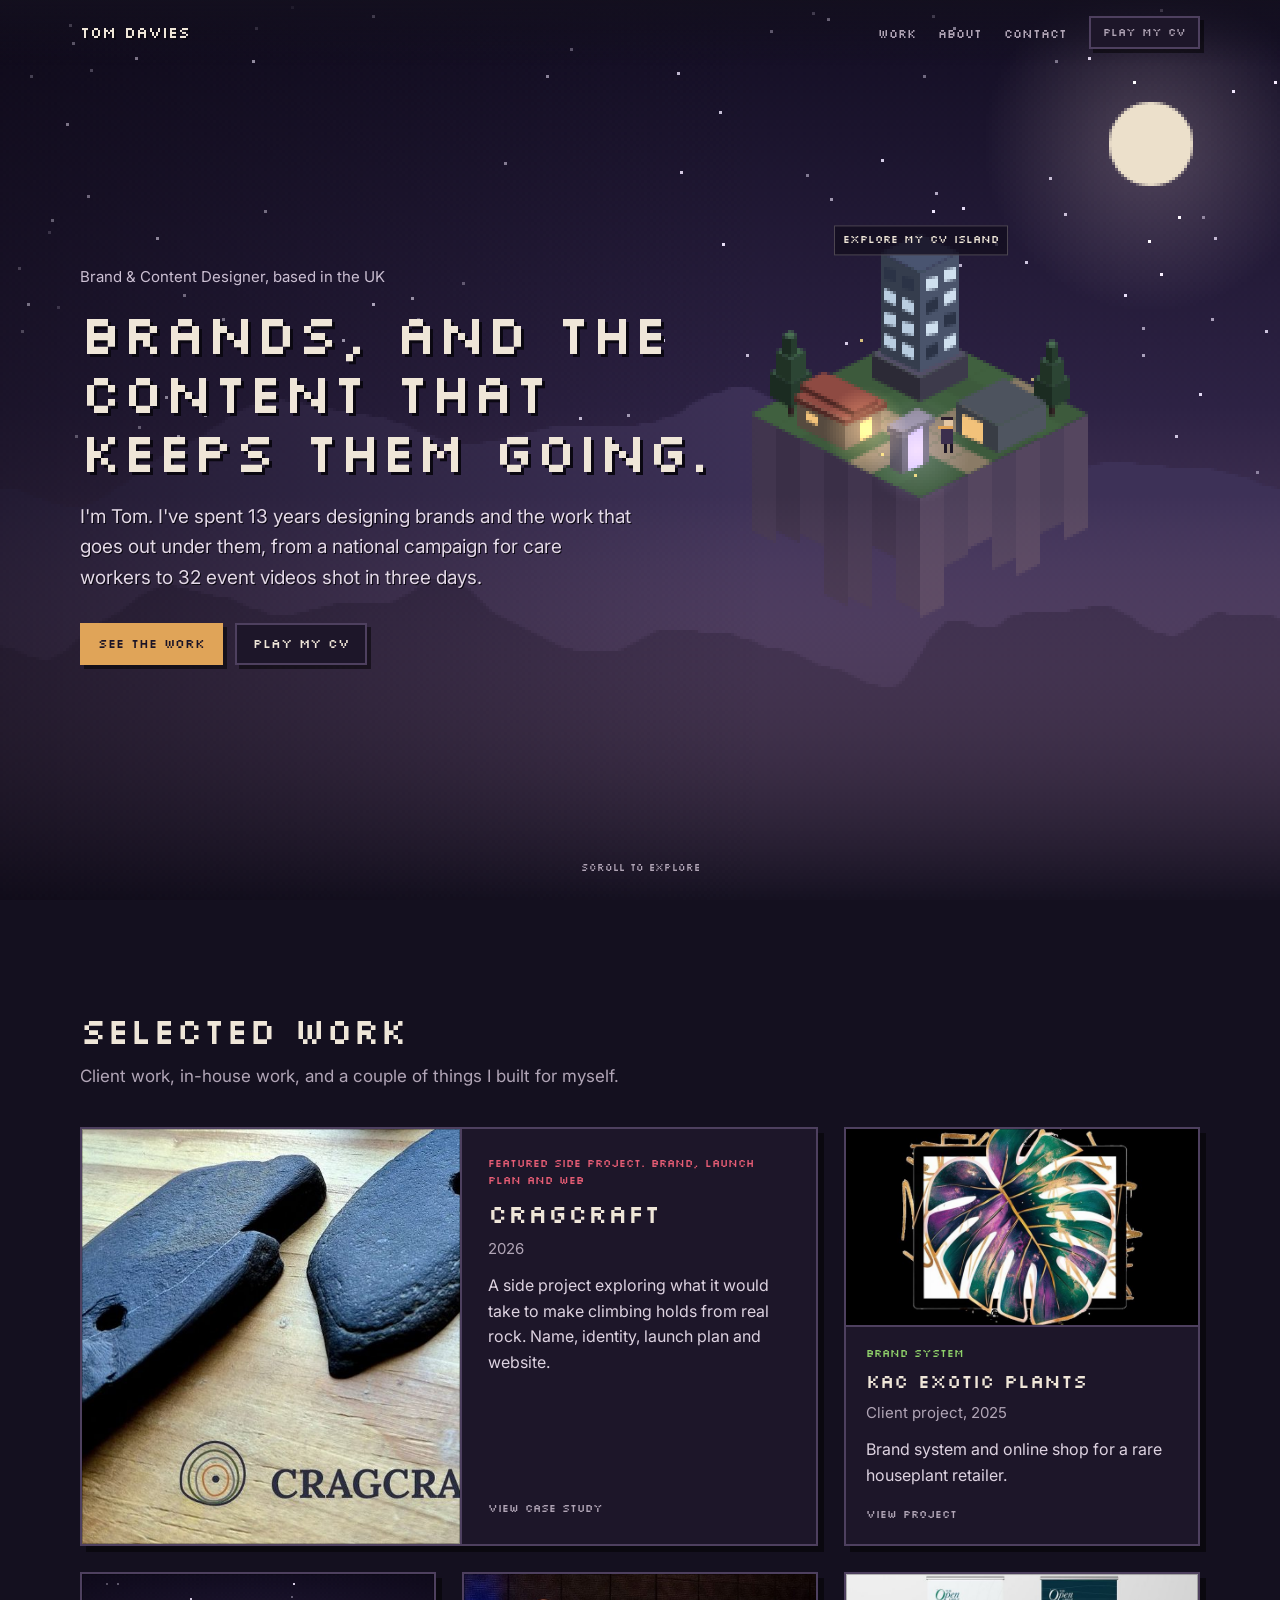
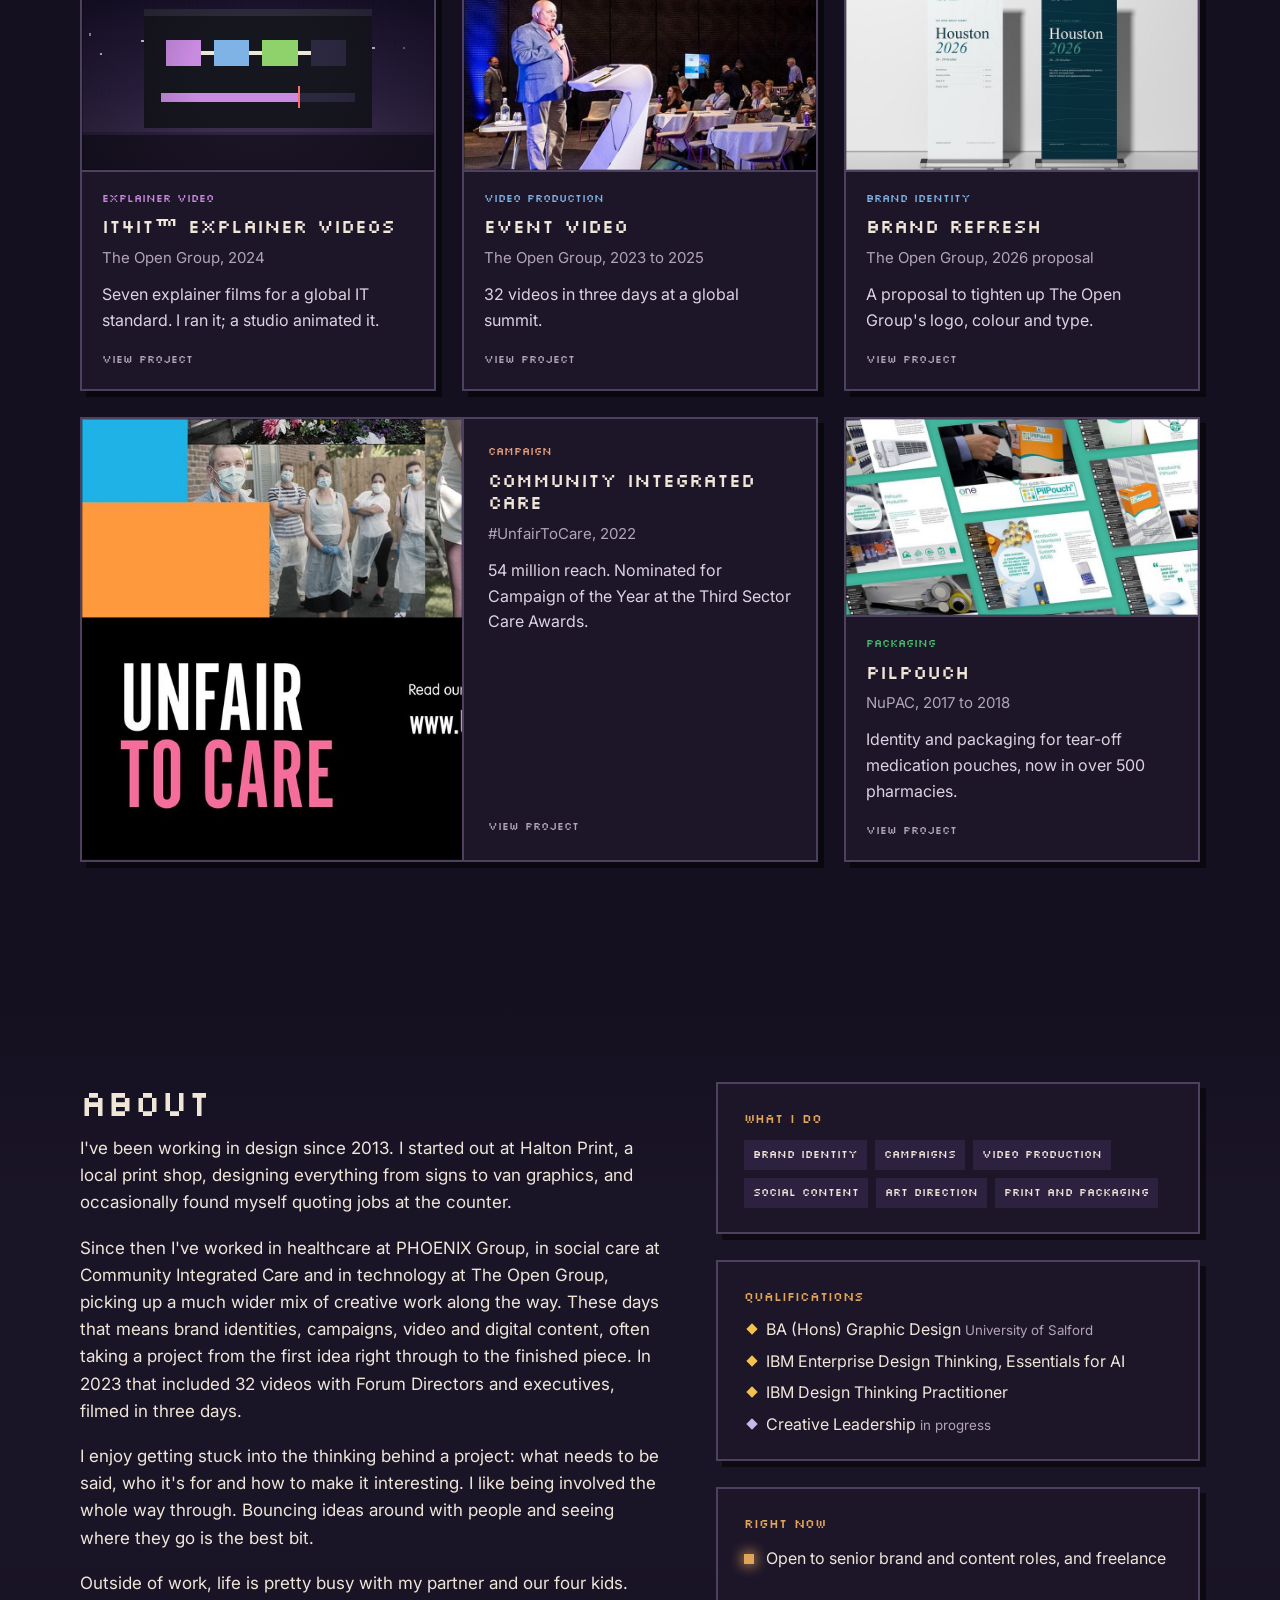
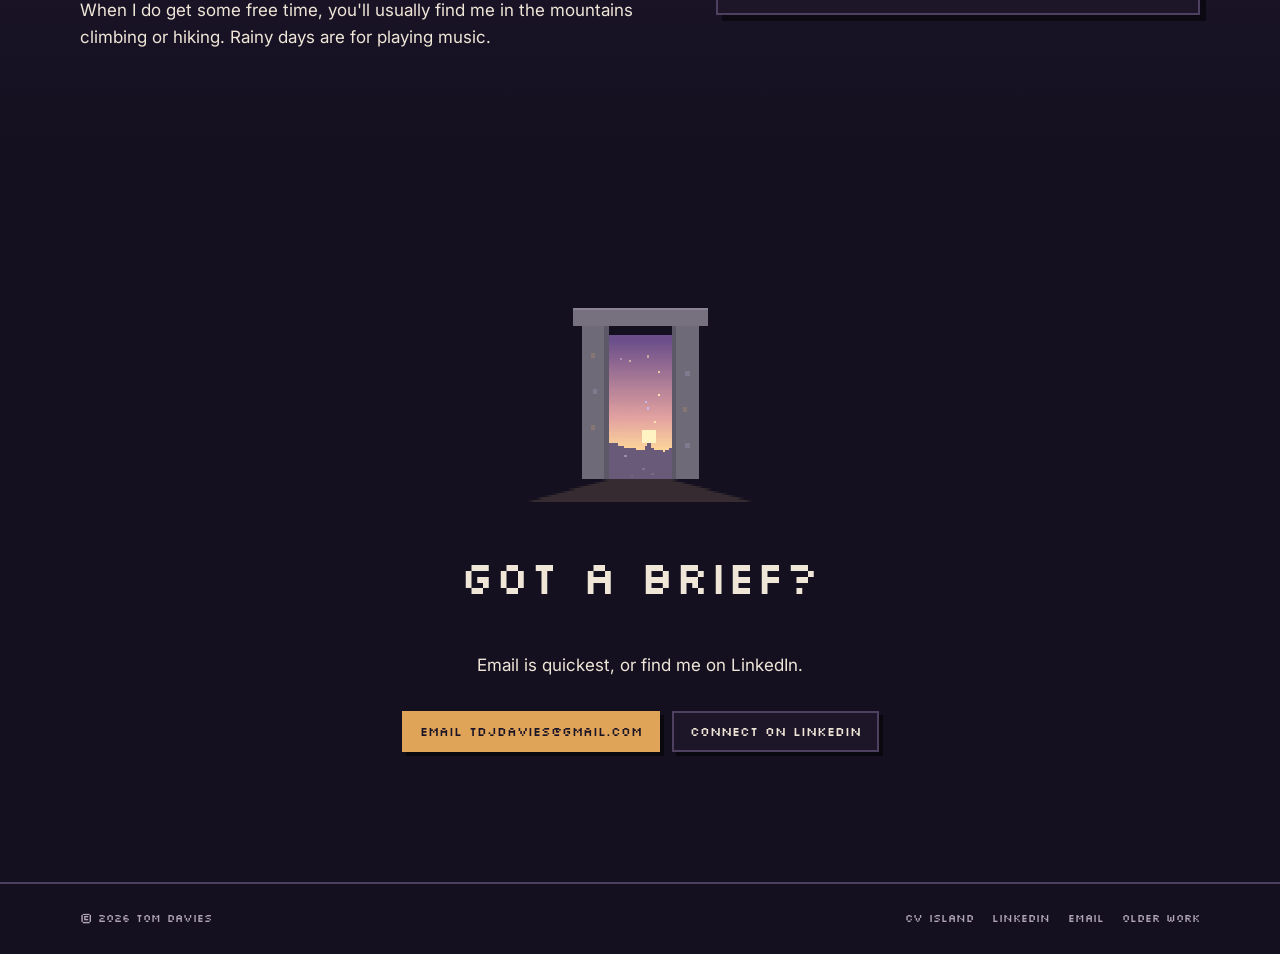
==== commit dca5763e: "Relaunch portfolio in the island style with rewritten copy - New homepage and Portfolio Island (play" ====
--- a/index.html
+++ b/index.html
@@ -1,1344 +1,507 @@
 <!DOCTYPE html>
 <html lang="en">
 <head>
-  <meta charset="UTF-8">
-  <meta name="viewport" content="width=device-width, initial-scale=1.0">
-  <title>Tom Davies — Designer</title>
-  <meta name="description" content="Tom Davies is a multi-discipline designer based in the UK, working across brand identity, motion, and digital experience.">
-
-  <link rel="preconnect" href="https://fonts.googleapis.com">
-  <link rel="preconnect" href="https://fonts.gstatic.com" crossorigin>
-  <link href="https://fonts.googleapis.com/css2?family=Montserrat:wght@700;800;900&family=Inter:wght@300;400;500&display=swap" rel="stylesheet">
-
-  <style>
-
-    /* ═══════════════════════════════════════
-       RESET & TOKENS
-    ═══════════════════════════════════════ */
-    *, *::before, *::after { box-sizing: border-box; margin: 0; padding: 0; }
-
-    :root {
-      --bg:            #0C0B0A;
-      --surface:       #141210;
-      --surface-2:     #1C1917;
-      --text:          #F2EDE4;
-      --text-muted:    rgba(242,237,228,0.50);
-      --text-subtle:   rgba(242,237,228,0.28);
-      --accent:        #C4956A;
-      --accent-glow:   rgba(196,149,106,0.18);
-      --border:        rgba(242,237,228,0.07);
-      --border-mid:    rgba(242,237,228,0.12);
-      --radius:        6px;
-      --radius-lg:     10px;
-      --ease:          cubic-bezier(0.4, 0, 0.2, 1);
-      --ease-spring:   cubic-bezier(0.23, 0.86, 0.39, 0.96);
-      --t:             0.28s;
-    }
-
-    html { scroll-behavior: smooth; background: var(--bg); }
-
-    nav, section, footer { position: relative; z-index: 1; }
-
-    /* ═══════════════════════════════════════
-       AMBIENT BACKGROUND ORBS
-    ═══════════════════════════════════════ */
-    .bg-orbs {
-      position: fixed;
-      inset: 0;
-      pointer-events: none;
-      z-index: 0;
-      overflow: hidden;
-    }
-
-    .orb {
-      position: absolute;
-      border-radius: 50%;
-    }
-
-    /* Top-right warm glow — drifts slowly */
-    .orb-1 {
-      width: 800px; height: 800px;
-      top: -200px; right: -150px;
-      background: radial-gradient(circle at center,
-        rgba(196,149,106,0.12) 0%,
-        rgba(196,149,106,0.04) 45%,
-        transparent 70%);
-      animation: orbDrift1 28s ease-in-out infinite;
-    }
-
-    /* Mid-left cooler glow */
-    .orb-2 {
-      width: 700px; height: 700px;
-      top: 40%; left: -200px;
-      background: radial-gradient(circle at center,
-        rgba(196,149,106,0.08) 0%,
-        rgba(196,149,106,0.02) 45%,
-        transparent 68%);
-      animation: orbDrift2 34s ease-in-out infinite;
-    }
-
-    /* Bottom-right accent glow */
-    .orb-3 {
-      width: 600px; height: 600px;
-      bottom: 5%; right: -100px;
-      background: radial-gradient(circle at center,
-        rgba(196,149,106,0.10) 0%,
-        transparent 65%);
-      animation: orbDrift3 22s ease-in-out infinite 5s;
-    }
-
-    @keyframes orbDrift1 {
-      0%, 100% { transform: translate(0px, 0px);   }
-      25%       { transform: translate(-40px, 70px); }
-      50%       { transform: translate(25px, 110px); }
-      75%       { transform: translate(-55px, 45px); }
-    }
-
-    @keyframes orbDrift2 {
-      0%, 100% { transform: translate(0px, 0px);    }
-      33%       { transform: translate(70px, -60px); }
-      66%       { transform: translate(40px, -100px);}
-    }
-
-    @keyframes orbDrift3 {
-      0%, 100% { transform: translate(0px, 0px);   }
-      50%       { transform: translate(-70px, -80px);}
-    }
-
-    body {
-      font-family: 'Inter', system-ui, sans-serif;
-      background: var(--bg);
-      color: var(--text);
-      line-height: 1.6;
-      font-weight: 400;
-      -webkit-font-smoothing: antialiased;
-    }
-
-    a { color: inherit; }
-
-    /* ═══════════════════════════════════════
-       LAYOUT
-    ═══════════════════════════════════════ */
-    .container {
-      max-width: 1160px;
-      margin: 0 auto;
-      padding: 0 40px;
-    }
-
-    @media (max-width: 640px) { .container { padding: 0 20px; } }
-
-    /* ═══════════════════════════════════════
-       NAV
-    ═══════════════════════════════════════ */
-    nav {
-      position: fixed;
-      top: 0; left: 0; right: 0;
-      z-index: 200;
-      padding: 22px 0;
-      background: rgba(12,11,10,0.0);
-      backdrop-filter: blur(0px);
-      border-bottom: 1px solid transparent;
-      transition: background 0.4s var(--ease),
-                  backdrop-filter 0.4s,
-                  border-color 0.4s var(--ease),
-                  padding 0.3s var(--ease);
-    }
-
-    nav.scrolled {
-      padding: 16px 0;
-      background: rgba(12,11,10,0.85);
-      backdrop-filter: blur(20px);
-      -webkit-backdrop-filter: blur(20px);
-      border-bottom-color: var(--border);
-    }
-
-    .nav-inner {
-      display: flex;
-      justify-content: space-between;
-      align-items: center;
-    }
-
-    .nav-logo {
-      font-family: 'Montserrat', system-ui, sans-serif;
-      font-weight: 700;
-      font-size: 0.9rem;
-      letter-spacing: -0.01em;
-      text-decoration: none;
-      color: var(--text);
-    }
-
-    .nav-links {
-      display: flex;
-      gap: 36px;
-      list-style: none;
-    }
-
-    .nav-links a {
-      font-size: 0.82rem;
-      font-weight: 400;
-      color: var(--text-muted);
-      text-decoration: none;
-      letter-spacing: 0.02em;
-      position: relative;
-      transition: color var(--t) var(--ease);
-    }
-
-    .nav-links a::after {
-      content: '';
-      position: absolute;
-      bottom: -2px; left: 0;
-      width: 0; height: 1px;
-      background: var(--accent);
-      transition: width var(--t) var(--ease);
-    }
-
-    .nav-links a:hover { color: var(--text); }
-    .nav-links a:hover::after { width: 100%; }
-
-    /* ═══════════════════════════════════════
-       HERO
-    ═══════════════════════════════════════ */
-    #hero {
-      position: relative;
-      min-height: 100vh;
-      display: flex;
-      align-items: center;
-      overflow: hidden;
-      background: var(--bg);
-    }
-
-    /* Subtle radial glow behind hero */
-    #hero::before {
-      content: '';
-      position: absolute;
-      inset: 0;
-      background:
-        radial-gradient(ellipse 60% 50% at 70% 30%, rgba(196,149,106,0.06) 0%, transparent 60%),
-        radial-gradient(ellipse 40% 40% at 20% 80%, rgba(196,149,106,0.04) 0%, transparent 55%);
-      pointer-events: none;
-    }
-
-    /* Top + bottom vignette, matching the React component */
-    #hero::after {
-      content: '';
-      position: absolute;
-      inset: 0;
-      background: linear-gradient(
-        to bottom,
-        var(--bg)        0%,
-        transparent      12%,
-        transparent      82%,
-        var(--bg)       100%
-      );
-      pointer-events: none;
-      z-index: 2;
-    }
-
-    /* ── Geometric shapes ── */
-    .shape {
-      position: absolute;
-      z-index: 1;
-      animation: shapeEntry 2.4s var(--ease-spring) var(--delay, 0s) both;
-    }
-
-    @keyframes shapeEntry {
-      from {
-        opacity: 0;
-        transform: translateY(-150px) rotate(calc(var(--rotate, 0deg) - 15deg));
-      }
-      to {
-        opacity: 1;
-        transform: translateY(0px) rotate(var(--rotate, 0deg));
-      }
-    }
-
-    .shape-pill {
-      border-radius: 9999px;
-      border: 1.5px solid rgba(242,237,228,0.12);
-      position: relative;
-      overflow: hidden;
-      animation: shapePillFloat 12s ease-in-out var(--delay, 0s) infinite;
-    }
-
-    @keyframes shapePillFloat {
-      0%, 100% { transform: translateY(0px); }
-      50%       { transform: translateY(15px); }
-    }
-
-    /* Gradient fill per shape — set inline */
-    .shape-pill::before {
-      content: '';
-      position: absolute;
-      inset: 0;
-      border-radius: 9999px;
-      background: var(--shape-gradient);
-    }
-
-    /* Radial highlight */
-    .shape-pill::after {
-      content: '';
-      position: absolute;
-      inset: 0;
-      border-radius: 9999px;
-      background: radial-gradient(circle at 50% 50%, rgba(255,255,255,0.12), transparent 70%);
-    }
-
-    /* ── Hero content ── */
-    .hero-inner {
-      position: relative;
-      z-index: 3;
-      width: 100%;
-      padding: 140px 0 120px;
-    }
-
-    .hero-badge {
-      display: inline-flex;
-      align-items: center;
-      gap: 8px;
-      padding: 5px 14px 5px 10px;
-      border-radius: 999px;
-      background: rgba(242,237,228,0.03);
-      border: 1px solid rgba(242,237,228,0.08);
-      margin-bottom: 44px;
-      opacity: 0;
-      animation: heroFadeUp 1s cubic-bezier(0.25,0.4,0.25,1) forwards 0.5s;
-    }
-
-    .hero-badge-dot {
-      width: 8px; height: 8px;
-      border-radius: 50%;
-      background: var(--accent);
-      animation: pulse 2.4s ease infinite;
-    }
-
-    @keyframes pulse {
-      0%, 100% { opacity: 1; transform: scale(1); }
-      50%       { opacity: 0.45; transform: scale(0.72); }
-    }
-
-    .hero-badge-text {
-      font-size: 0.78rem;
-      color: var(--text-muted);
-      letter-spacing: 0.06em;
-      text-transform: uppercase;
-      font-weight: 400;
-    }
-
-    .hero-headline {
-      font-family: 'Montserrat', system-ui, sans-serif;
-      font-weight: 800;
-      font-size: clamp(3.4rem, 8vw, 8rem);
-      line-height: 1.0;
-      letter-spacing: -0.03em;
-      margin-bottom: 28px;
-      opacity: 0;
-      animation: heroFadeUp 1s cubic-bezier(0.25,0.4,0.25,1) forwards 0.7s;
-    }
-
-    .headline-line1 {
-      display: block;
-      background: linear-gradient(to bottom, #FFFFFF, rgba(255,255,255,0.82));
-      -webkit-background-clip: text;
-      -webkit-text-fill-color: transparent;
-      background-clip: text;
-    }
-
-    .headline-line2 {
-      display: block;
-      background: linear-gradient(to right,
-        #D4A875,
-        rgba(242,237,228,0.92),
-        #C4956A
-      );
-      -webkit-background-clip: text;
-      -webkit-text-fill-color: transparent;
-      background-clip: text;
-    }
-
-    .hero-body {
-      font-size: 0.95rem;
-      color: var(--text-muted);
-      max-width: 480px;
-      line-height: 1.8;
-      font-weight: 400;
-      letter-spacing: 0.01em;
-      margin-bottom: 48px;
-      opacity: 0;
-      animation: heroFadeUp 1s cubic-bezier(0.25,0.4,0.25,1) forwards 0.9s;
-    }
-
-    .hero-actions {
-      display: flex;
-      align-items: center;
-      gap: 24px;
-      flex-wrap: wrap;
-      opacity: 0;
-      animation: heroFadeUp 1s cubic-bezier(0.25,0.4,0.25,1) forwards 1.1s;
-    }
-
-    .btn-hero-primary {
-      display: inline-flex;
-      align-items: center;
-      gap: 8px;
-      padding: 13px 26px;
-      background: var(--accent);
-      color: #0C0B0A;
-      font-family: 'Inter', sans-serif;
-      font-size: 0.85rem;
-      font-weight: 500;
-      text-decoration: none;
-      border-radius: var(--radius);
-      letter-spacing: 0.02em;
-      box-shadow:
-        0 0 18px rgba(196,149,106,0.45),
-        0 0 40px rgba(196,149,106,0.20),
-        0 0 80px rgba(196,149,106,0.08);
-      animation: herobtnGlow 3.5s ease-in-out infinite;
-      transition: background var(--t) var(--ease),
-                  transform var(--t) var(--ease),
-                  box-shadow var(--t) var(--ease);
-    }
-
-    .btn-hero-primary:hover {
-      background: #D4A875;
-      transform: translateY(-2px);
-      box-shadow:
-        0 0 26px rgba(196,149,106,0.65),
-        0 0 56px rgba(196,149,106,0.30),
-        0 0 100px rgba(196,149,106,0.12);
-    }
-
-    @keyframes herobtnGlow {
-      0%, 100% {
-        box-shadow:
-          0 0 18px rgba(196,149,106,0.45),
-          0 0 40px rgba(196,149,106,0.20),
-          0 0 80px rgba(196,149,106,0.08);
-      }
-      50% {
-        box-shadow:
-          0 0 26px rgba(196,149,106,0.62),
-          0 0 56px rgba(196,149,106,0.28),
-          0 0 100px rgba(196,149,106,0.12);
-      }
-    }
-
-    .hero-scroll-hint {
-      display: flex;
-      align-items: center;
-      gap: 12px;
-    }
-
-    .scroll-rule {
-      width: 36px; height: 1px;
-      background: var(--border-mid);
-    }
-
-    .scroll-label {
-      font-size: 0.72rem;
-      letter-spacing: 0.12em;
-      text-transform: uppercase;
-      color: var(--text-subtle);
-    }
-
-    @keyframes heroFadeUp {
-      from { opacity: 0; transform: translateY(30px); }
-      to   { opacity: 1; transform: translateY(0); }
-    }
-
-    /* ═══════════════════════════════════════
-       SECTION SHARED
-    ═══════════════════════════════════════ */
-    .section-bar {
-      display: flex;
-      align-items: baseline;
-      justify-content: space-between;
-      padding-bottom: 18px;
-      border-bottom: 1px solid var(--border);
-      margin-bottom: 48px;
-    }
-
-    .section-tag {
-      font-size: 0.72rem;
-      font-weight: 500;
-      letter-spacing: 0.14em;
-      text-transform: uppercase;
-      color: var(--text-subtle);
-    }
-
-    .section-action {
-      font-size: 0.8rem;
-      color: var(--text-muted);
-      text-decoration: none;
-      display: inline-flex;
-      align-items: center;
-      gap: 5px;
-      transition: color var(--t) var(--ease);
-    }
-
-    .section-action span { display: inline-block; transition: transform var(--t) var(--ease); }
-    .section-action:hover { color: var(--text); }
-    .section-action:hover span { transform: translateX(3px); }
-
-    /* ═══════════════════════════════════════
-       WORK
-    ═══════════════════════════════════════ */
-    #work {
-      padding: 80px 0 120px;
-      border-top: 1px solid var(--border);
-    }
-
-    /* ── CragCraft hero card ── */
-    .card-cragcraft {
-      background: #141210;
-      border: 1px solid var(--border-mid);
-      border-radius: var(--radius-lg);
-      padding: 64px;
-      margin-bottom: 20px;
-      display: grid;
-      grid-template-columns: 1fr 220px;
-      gap: 48px;
-      align-items: center;
-      min-height: 420px;
-      text-decoration: none;
-      position: relative;
-      overflow: hidden;
-      transition: transform var(--t) var(--ease), box-shadow var(--t) var(--ease), border-color var(--t) var(--ease);
-    }
-
-    .card-cragcraft:hover {
-      transform: translateY(-5px);
-      box-shadow: 0 28px 64px rgba(0,0,0,0.5);
-      border-color: var(--border-mid);
-    }
-
-    .card-cragcraft::before {
-      content: '';
-      position: absolute;
-      top: -60px; right: -40px;
-      width: 400px; height: 400px;
-      border-radius: 50%;
-      background: radial-gradient(circle, rgba(196,149,106,0.08) 0%, transparent 70%);
-      pointer-events: none;
-    }
-
-    .cc-content { position: relative; z-index: 1; }
-
-    .cc-tags {
-      display: flex;
-      gap: 7px;
-      flex-wrap: wrap;
-      margin-bottom: 28px;
-    }
-
-    .cc-tag {
-      font-size: 0.68rem;
-      font-weight: 500;
-      letter-spacing: 0.1em;
-      text-transform: uppercase;
-      padding: 4px 11px;
-      border-radius: 20px;
-      border: 1px solid rgba(242,237,228,0.10);
-      color: rgba(242,237,228,0.38);
-    }
-
-    .cc-tag-featured {
-      border-color: rgba(196,149,106,0.4);
-      color: var(--accent);
-    }
-
-    .cc-title {
-      font-family: 'Montserrat', system-ui, sans-serif;
-      font-weight: 800;
-      font-size: clamp(2.4rem, 4.5vw, 4.5rem);
-      line-height: 1.0;
-      letter-spacing: -0.025em;
-      color: var(--text);
-      margin-bottom: 18px;
-    }
-
-    .cc-desc {
-      font-size: 0.88rem;
-      color: var(--text-muted);
-      max-width: 500px;
-      line-height: 1.8;
-      font-weight: 400;
-      margin-bottom: 36px;
-    }
-
-    .cc-cta {
-      display: inline-flex;
-      align-items: center;
-      gap: 8px;
-      font-size: 0.82rem;
-      font-weight: 500;
-      color: var(--accent);
-      letter-spacing: 0.05em;
-    }
-
-    .cc-cta-arr { transition: transform var(--t) var(--ease); }
-    .card-cragcraft:hover .cc-cta-arr { transform: translateX(5px); }
-
-    /* ── Topo mark ── */
-    .topo-wrap {
-      display: flex;
-      align-items: center;
-      justify-content: center;
-      position: relative;
-      z-index: 1;
-    }
-
-    .topo-svg { width: 200px; height: 200px; overflow: visible; opacity: 0.7; }
-
-    .t-ring {
-      fill: none;
-      stroke: var(--accent);
-      stroke-linecap: round;
-      stroke-linejoin: round;
-    }
-
-    .t-r1 { stroke-width: 0.7; stroke-dasharray: 330; stroke-dashoffset: 330; animation: drawRing 1.4s var(--ease) forwards 0.9s; }
-    .t-r2 { stroke-width: 0.9; stroke-dasharray: 268; stroke-dashoffset: 268; animation: drawRing 1.3s var(--ease) forwards 1.15s; }
-    .t-r3 { stroke-width: 1.1; stroke-dasharray: 206; stroke-dashoffset: 206; animation: drawRing 1.1s var(--ease) forwards 1.4s; }
-    .t-r4 { stroke-width: 1.4; stroke-dasharray: 148; stroke-dashoffset: 148; animation: drawRing 1.0s var(--ease) forwards 1.65s; }
-    .t-r5 { stroke-width: 1.7; stroke-dasharray: 96;  stroke-dashoffset: 96;  animation: drawRing 0.85s var(--ease) forwards 1.9s; }
-    .t-dot { fill: var(--accent); opacity: 0; animation: fadeIn 0.4s ease forwards 2.5s; }
-
-    @keyframes drawRing { to { stroke-dashoffset: 0; } }
-    @keyframes fadeIn   { to { opacity: 1; } }
-
-    /* ── Project grid ── */
-    .project-grid {
-      display: grid;
-      grid-template-columns: repeat(3, 1fr);
-      gap: 14px;
-      margin-bottom: 28px;
-    }
-
-    @media (max-width: 860px) { .project-grid { grid-template-columns: repeat(2, 1fr); } }
-
-    @media (max-width: 520px) {
-      .project-grid { grid-template-columns: 1fr; }
-      .card-cragcraft { grid-template-columns: 1fr; padding: 36px 28px 40px; min-height: auto; }
-      .topo-wrap { display: none; }
-    }
-
-    .p-card {
-      border-radius: var(--radius-lg);
-      padding: 22px 24px 20px;
-      min-height: 162px;
-      display: flex;
-      flex-direction: column;
-      justify-content: space-between;
-      text-decoration: none;
-      position: relative;
-      overflow: hidden;
-      border: 1px solid var(--border);
-      transition: transform var(--t) var(--ease),
-                  box-shadow var(--t) var(--ease),
-                  border-color var(--t) var(--ease);
-    }
-
-    .p-card:hover {
-      transform: translateY(-7px);
-      box-shadow: 0 22px 52px rgba(0,0,0,0.40);
-      border-color: var(--border-mid);
-    }
-
-    .p-card-top {}
-
-    .p-cat {
-      font-size: 0.68rem;
-      font-weight: 500;
-      letter-spacing: 0.12em;
-      text-transform: uppercase;
-      margin-bottom: 10px;
-      display: block;
-    }
-
-    .p-name {
-      font-family: 'Montserrat', system-ui, sans-serif;
-      font-style: normal;
-      font-weight: 600;
-      font-size: 1.2rem;
-      line-height: 1.2;
-      letter-spacing: -0.01em;
-    }
-
-    .p-meta {
-      font-size: 0.76rem;
-      opacity: 0.38;
-      letter-spacing: 0.02em;
-      margin-top: 6px;
-    }
-
-    .p-arrow {
-      position: absolute;
-      bottom: 20px; right: 20px;
-      font-size: 1rem;
-      opacity: 0;
-      transform: translate(-4px, 4px);
-      transition: opacity var(--t) var(--ease), transform var(--t) var(--ease);
-    }
-
-    .p-card:hover .p-arrow { opacity: 0.7; transform: translate(0, 0); }
-
-    /* Card colour themes — dark versions */
-    .c-brand      { background: #1A1410; color: #EFE2D0; }
-    .c-brand      .p-cat { color: #C4956A; }
-
-    .c-motion     { background: #10141E; color: #D5DFEE; }
-    .c-motion     .p-cat { color: #7EA5CC; }
-
-    .c-video      { background: #1A1008; color: #EAE0D5; }
-    .c-video      .p-cat { color: #C08070; }
-
-    .c-ui         { background: #0E1620; color: #D0DDE8; }
-    .c-ui         .p-cat { color: #5B9CB8; }
-
-    .c-guidelines { background: #0E1810; color: #D0E8D0; }
-    .c-guidelines .p-cat { color: #6AAA6A; }
-
-    .c-packaging  { background: #1A1408; color: #EEE0C5; }
-    .c-packaging  .p-cat { color: #C4982A; }
-
-    /* Card illustrations */
-    .p-card-art {
-      position: absolute;
-      bottom: 14px; right: 14px;
-      width: 72px; height: 72px;
-      opacity: 0.20;
-      pointer-events: none;
-      transition: opacity var(--t) var(--ease), transform var(--t) var(--ease);
-    }
-
-    .p-card:hover .p-card-art {
-      opacity: 0.42;
-      transform: scale(1.10) translate(-3px, -3px);
-    }
-
-    /* Archive link */
-    .archive-row { display: flex; justify-content: flex-end; }
-
-    .archive-link {
-      display: inline-flex;
-      align-items: center;
-      gap: 6px;
-      font-size: 0.82rem;
-      color: var(--text-muted);
-      text-decoration: none;
-      letter-spacing: 0.03em;
-      transition: color var(--t) var(--ease);
-    }
-
-    .archive-link .arr { display: inline-block; transition: transform var(--t) var(--ease); }
-    .archive-link:hover { color: var(--text); }
-    .archive-link:hover .arr { transform: translateX(3px); }
-
-    /* ═══════════════════════════════════════
-       ABOUT
-    ═══════════════════════════════════════ */
-    #about {
-      padding: 80px 0 120px;
-      border-top: 1px solid var(--border);
-    }
-
-    .about-grid {
-      display: grid;
-      grid-template-columns: 1.1fr 0.9fr;
-      gap: 80px;
-      align-items: start;
-    }
-
-    @media (max-width: 768px) { .about-grid { grid-template-columns: 1fr; gap: 48px; } }
-
-    .about-body p {
-      font-size: 1.0rem;
-      color: var(--text-muted);
-      line-height: 1.85;
-      font-weight: 400;
-    }
-
-    .about-body p + p { margin-top: 22px; }
-
-    .about-body strong {
-      font-weight: 600;
-      color: var(--text);
-    }
-
-    .detail-stack { display: flex; flex-direction: column; gap: 32px; }
-
-    .detail-label {
-      font-size: 0.7rem;
-      font-weight: 500;
-      letter-spacing: 0.13em;
-      text-transform: uppercase;
-      color: var(--text-subtle);
-      margin-bottom: 12px;
-      padding-bottom: 10px;
-      border-bottom: 1px solid var(--border);
-    }
-
-    .chip-row { display: flex; flex-wrap: wrap; gap: 8px; }
-
-    .chip {
-      font-size: 0.78rem;
-      font-weight: 400;
-      padding: 5px 13px;
-      border-radius: 20px;
-      border: 1px solid var(--border-mid);
-      color: var(--text-muted);
-      letter-spacing: 0.01em;
-    }
-
-    .detail-value { font-size: 0.875rem; color: var(--text-muted); }
-
-    /* ═══════════════════════════════════════
-       CONTACT
-    ═══════════════════════════════════════ */
-    #contact {
-      padding: 80px 0 140px;
-      border-top: 1px solid var(--border);
-    }
-
-    .contact-inner { max-width: 700px; }
-
-    .contact-headline {
-      font-family: 'Montserrat', system-ui, sans-serif;
-      font-weight: 800;
-      font-size: clamp(2.6rem, 6vw, 5.2rem);
-      line-height: 1.0;
-      letter-spacing: -0.025em;
-      color: var(--text);
-      margin-bottom: 24px;
-    }
-
-    .contact-body {
-      font-size: 0.92rem;
-      color: var(--text-muted);
-      line-height: 1.8;
-      font-weight: 400;
-      max-width: 440px;
-      margin-bottom: 44px;
-    }
-
-    .contact-actions { display: flex; gap: 12px; flex-wrap: wrap; }
-
-    .btn {
-      display: inline-flex;
-      align-items: center;
-      gap: 8px;
-      padding: 13px 26px;
-      border-radius: var(--radius);
-      font-size: 0.85rem;
-      font-weight: 400;
-      text-decoration: none;
-      letter-spacing: 0.02em;
-      transition: transform var(--t) var(--ease), background var(--t) var(--ease), border-color var(--t) var(--ease);
-    }
-
-    .btn:hover { transform: translateY(-2px); }
-
-    .btn-dark {
-      background: var(--accent);
-      color: #0C0B0A;
-      border: 1px solid var(--accent);
-      font-weight: 500;
-      box-shadow:
-        0 0 16px rgba(196,149,106,0.40),
-        0 0 36px rgba(196,149,106,0.16);
-      animation: contactbtnGlow 3.5s ease-in-out infinite 0.5s;
-      transition: background var(--t) var(--ease),
-                  border-color var(--t) var(--ease),
-                  transform var(--t) var(--ease),
-                  box-shadow var(--t) var(--ease);
-    }
-
-    .btn-dark:hover {
-      background: #D4A875;
-      border-color: #D4A875;
-      box-shadow:
-        0 0 24px rgba(196,149,106,0.60),
-        0 0 52px rgba(196,149,106,0.25);
-    }
-
-    @keyframes contactbtnGlow {
-      0%, 100% {
-        box-shadow:
-          0 0 16px rgba(196,149,106,0.40),
-          0 0 36px rgba(196,149,106,0.16);
-      }
-      50% {
-        box-shadow:
-          0 0 22px rgba(196,149,106,0.56),
-          0 0 48px rgba(196,149,106,0.22);
-      }
-    }
-
-    .btn-outline {
-      background: transparent;
-      color: var(--text);
-      border: 1px solid var(--border-mid);
-      box-shadow: 0 0 0px rgba(242,237,228,0);
-      transition: background var(--t) var(--ease),
-                  border-color var(--t) var(--ease),
-                  transform var(--t) var(--ease),
-                  box-shadow var(--t) var(--ease);
-    }
-
-    .btn-outline:hover {
-      border-color: rgba(242,237,228,0.35);
-      box-shadow:
-        0 0 14px rgba(242,237,228,0.07),
-        0 0 30px rgba(242,237,228,0.03);
-    }
-
-    /* ═══════════════════════════════════════
-       FOOTER
-    ═══════════════════════════════════════ */
-    footer {
-      padding: 28px 0;
-      border-top: 1px solid var(--border);
-    }
-
-    .footer-inner { display: flex; align-items: center; justify-content: space-between; }
-
-    .footer-copy { font-size: 0.76rem; color: var(--text-subtle); letter-spacing: 0.02em; }
-
-    .footer-right { display: flex; gap: 20px; }
-
-    .footer-link {
-      font-size: 0.76rem;
-      color: var(--text-subtle);
-      text-decoration: none;
-      letter-spacing: 0.02em;
-      transition: color var(--t) var(--ease);
-    }
-
-    .footer-link:hover { color: var(--text-muted); }
-
-    /* ═══════════════════════════════════════
-       SCROLL REVEAL
-    ═══════════════════════════════════════ */
-    .reveal {
-      opacity: 0;
-      transform: translateY(36px);
-      transition: opacity 0.75s var(--ease), transform 0.75s var(--ease);
-    }
-
-    .reveal.visible { opacity: 1; transform: translateY(0); }
-
-    .stagger-1 { transition-delay: 0ms; }
-    .stagger-2 { transition-delay: 70ms; }
-    .stagger-3 { transition-delay: 140ms; }
-    .stagger-4 { transition-delay: 210ms; }
-    .stagger-5 { transition-delay: 280ms; }
-    .stagger-6 { transition-delay: 350ms; }
-
-  </style>
+<meta charset="utf-8">
+<meta name="viewport" content="width=device-width, initial-scale=1, viewport-fit=cover">
+<title>Tom Davies, Brand &amp; Content Designer</title>
+<meta name="description" content="Brand and content designer in the UK. Identity, campaigns, video and social for charities, tech organisations and independent brands.">
+<link rel="canonical" href="https://tdjdavies-hash.github.io/">
+<meta property="og:type" content="website">
+<meta property="og:site_name" content="Tom Davies">
+<meta property="og:title" content="Tom Davies, Brand &amp; Content Designer">
+<meta property="og:description" content="Brand and content designer in the UK. Identity, campaigns, video and social for charities, tech organisations and independent brands.">
+<meta property="og:url" content="https://tdjdavies-hash.github.io/">
+<meta property="og:image" content="https://tdjdavies-hash.github.io/images/share.jpg">
+<meta property="og:image:width" content="1200">
+<meta property="og:image:height" content="630">
+<meta property="og:image:alt" content="Tom Davies, Brand &amp; Content Designer: a pixel-art island at dusk">
+<meta name="twitter:card" content="summary_large_image">
+<meta name="twitter:image" content="https://tdjdavies-hash.github.io/images/share.jpg">
+<meta name="theme-color" content="#14101f">
+<link rel="preconnect" href="https://fonts.googleapis.com">
+<link rel="preconnect" href="https://fonts.gstatic.com" crossorigin>
+<link href="https://fonts.googleapis.com/css2?family=Silkscreen&family=Inter:wght@400;500;600&display=swap" rel="stylesheet">
+<style>
+:root{
+  --night:#14101f; --dusk:#1d1629; --plum:#2d2244; --violet:#5b4566; --mist:#8f6c7d;
+  --ink:#efe6d8; --muted:#b1a5b6; --line:#4e405f; --lamp:#e0a458; --lamp-ink:#1b1426; --moss:#3d5a3c;
+  --pixel:Silkscreen,"Courier New",monospace;
+  --sans:Inter,system-ui,-apple-system,"Segoe UI",Roboto,Helvetica,Arial,sans-serif;
+  color-scheme:dark;
+}
+*,*::before,*::after{box-sizing:border-box}
+html{scroll-behavior:smooth;background:var(--night)}
+@media (prefers-reduced-motion:reduce){ html{scroll-behavior:auto} }
+body{margin:0;background:var(--night);color:var(--ink);font-family:var(--sans);font-size:17px;line-height:1.6;-webkit-font-smoothing:antialiased}
+a{color:inherit}
+:focus-visible{outline:2px solid var(--lamp);outline-offset:3px}
+.wrap{width:min(1120px,100% - 48px);margin-inline:auto}
+.px{font-family:var(--pixel);font-weight:400}
+
+/* buttons, the same pixel buttons as the island */
+.btn{display:inline-block;font-family:var(--pixel);font-size:13px;line-height:1.2;text-decoration:none;color:var(--ink);background:var(--dusk);border:2px solid var(--line);box-shadow:4px 4px 0 rgba(0,0,0,.5);padding:11px 16px;cursor:pointer}
+.btn:hover{border-color:var(--lamp)}
+.btn:active{transform:translate(2px,2px);box-shadow:2px 2px 0 rgba(0,0,0,.5)}
+.btn.lamp{background:var(--lamp);border-color:var(--lamp);color:var(--lamp-ink)}
+
+/* nav */
+.nav{position:fixed;inset:0 0 auto 0;z-index:20;padding-top:env(safe-area-inset-top,0px);background:linear-gradient(rgba(20,16,31,.9),rgba(20,16,31,0))}
+.nav .wrap{display:flex;align-items:center;justify-content:space-between;gap:16px;padding:16px 0}
+.brand{font-family:var(--pixel);font-size:16px;text-decoration:none;text-shadow:2px 2px 0 #0b0812}
+.nav ul{display:flex;gap:22px;list-style:none;margin:0;padding:0;align-items:center}
+.nav ul a{font-family:var(--pixel);font-size:12px;text-decoration:none;color:var(--muted)}
+.nav ul a:hover{color:var(--lamp)}
+.nav .btn{font-size:11px;padding:8px 12px}
+@media (max-width:640px){ .nav ul li.hide-s{display:none} .nav ul{gap:14px} }
+
+/* hero: the dusk scene */
+.hero{position:relative;min-height:100svh;display:flex;align-items:center;overflow:hidden}
+#sky{position:absolute;inset:0;width:100%;height:100%;image-rendering:pixelated;image-rendering:crisp-edges}
+.hero .wrap{position:relative;z-index:2;padding:120px 0 90px}
+.hero-copy{max-width:640px}
+.nw{white-space:nowrap}
+.where{font-size:15px;color:#cbbfd2;margin:0 0 14px}
+.hero h1{font-family:var(--pixel);font-weight:400;font-size:clamp(30px,5.2vw,56px);line-height:1.05;margin:0 0 22px;text-shadow:3px 3px 0 #0b0812}
+.hero p.lede{font-size:clamp(17px,1.6vw,19px);color:#e3d8e6;max-width:46ch;margin:0 0 30px;text-shadow:1px 1px 0 #0b0812}
+.hero .row{display:flex;flex-wrap:wrap;gap:12px}
+.island-link{position:absolute;z-index:3;font-family:var(--pixel);font-size:11px;color:var(--ink);text-decoration:none;background:rgba(18,13,30,.78);border:1px solid rgba(239,230,216,.25);padding:5px 8px;transform:translate(-50%,-100%);white-space:nowrap}
+.island-link:hover{border-color:var(--lamp);color:#ffd79a}
+.scroll-hint{position:absolute;left:50%;bottom:24px;translate:-50% 0;z-index:2;font-family:var(--pixel);font-size:10px;color:var(--muted);text-decoration:none}
+@media (max-width:760px){ .island-link{display:none} }
+
+/* sections */
+section.block{padding:110px 0}
+.block h2{font-family:var(--pixel);font-weight:400;font-size:clamp(24px,3.4vw,36px);line-height:1.15;margin:0 0 12px}
+.block .intro{color:var(--muted);max-width:60ch;margin:0 0 40px}
+.head-row{display:flex;justify-content:space-between;align-items:flex-end;gap:20px;flex-wrap:wrap;margin-bottom:36px}
+.head-row .intro{margin:0}
+
+/* work cards */
+.grid{display:grid;grid-template-columns:repeat(3,1fr);gap:26px}
+@media (max-width:960px){ .grid{grid-template-columns:repeat(2,1fr)} }
+
+.card{--acc:var(--lamp);display:flex;flex-direction:column;text-decoration:none;background:var(--dusk);border:2px solid var(--line);box-shadow:6px 6px 0 rgba(0,0,0,.5)}
+.card:hover{border-color:var(--acc)}
+.card:hover .go{color:var(--acc)}
+.card .art{aspect-ratio:16/9;background:linear-gradient(#120d22,#2d2244 60%,#5b4566);border-bottom:2px solid var(--line);display:grid;place-items:center;overflow:hidden}
+.card .art canvas{width:100%;height:100%;object-fit:cover;image-rendering:pixelated;image-rendering:crisp-edges;display:block}
+.card .body{padding:18px 20px 20px;display:flex;flex-direction:column;gap:8px;flex:1}
+.card .kind{font-family:var(--pixel);font-size:11px;color:var(--acc)}
+.card h3{font-family:var(--pixel);font-weight:400;font-size:19px;line-height:1.2;margin:0}
+.card .who{font-size:15px;color:var(--muted);margin:0}
+.card .desc{font-size:16px;margin:4px 0 0;color:#ddd2e0}
+.card .go{margin-top:auto;padding-top:10px;font-family:var(--pixel);font-size:11px;color:var(--muted)}
+.card.featured{grid-column:span 2;flex-direction:row}
+.card.featured .art{aspect-ratio:auto;flex:1.25;border-bottom:none;border-right:2px solid var(--line);min-height:300px}
+.card.featured .body{flex:1;padding:26px}
+.card.featured .art canvas{object-fit:contain}
+.card.featured h3{font-size:26px}
+@media (max-width:960px){ .card.featured{grid-column:1/-1} }
+@media (max-width:620px){ .card.featured{flex-direction:column} .card.featured .art{border-right:none;border-bottom:2px solid var(--line);min-height:0;aspect-ratio:16/9} }
+.archive{margin-top:40px}
+
+
+.card .art{position:relative}
+.card .art img{position:absolute;inset:0;width:100%;height:100%;object-fit:cover;display:block;transition:transform .5s ease}
+.card:hover .art img{transform:scale(1.04)}
+@media (prefers-reduced-motion:reduce){ .card .art img{transition:none} .card:hover .art img{transform:none} }
+.card .art::after{content:"";position:absolute;inset:0;box-shadow:inset 0 0 0 1px rgba(0,0,0,.25);pointer-events:none}
+.card.featured .art img{object-fit:cover}
+@media (max-width:620px){
+  .grid{grid-template-columns:repeat(2,1fr);gap:14px}
+  .card{box-shadow:4px 4px 0 rgba(0,0,0,.5)}
+  .card .art{aspect-ratio:4/3}
+  .card .body{padding:10px 12px 12px;gap:4px}
+  .card h3{font-size:14px}
+  .card .kind{font-size:9px}
+  .card .who{font-size:13px;line-height:1.35}
+  .card .desc{display:none}
+  .card .go{display:none}
+  .card.featured{grid-column:1/-1}
+  .card.featured .art{aspect-ratio:16/9}
+  .card.featured h3{font-size:20px}
+  .card.featured .art,.card.featured .body{flex:none}
+  .card.featured .body{padding:14px 16px 16px}
+  .head-row .intro{font-size:15px}
+}
+
+/* about */
+.about{background:linear-gradient(var(--night),#1a1427 30%,#1a1427 70%,var(--night))}
+.about-grid{display:grid;grid-template-columns:1.2fr 1fr;gap:56px;align-items:start}
+@media (max-width:860px){ .about-grid{grid-template-columns:1fr;gap:40px} }
+.about p{max-width:60ch;margin:0 0 18px}
+.panel{background:var(--dusk);border:2px solid var(--line);box-shadow:6px 6px 0 rgba(0,0,0,.5);padding:24px 26px}
+.panel h3{font-family:var(--pixel);font-weight:400;font-size:13px;color:var(--lamp);margin:0 0 12px}
+.panel + .panel{margin-top:26px}
+.chips{display:flex;flex-wrap:wrap;gap:8px;list-style:none;margin:0;padding:0}
+.chips li{font-family:var(--pixel);font-size:11px;background:#2c2240;padding:6px 9px}
+.gems{list-style:none;margin:0;padding:0;display:grid;gap:9px}
+.gems li{position:relative;padding-left:22px;font-size:16px;line-height:1.4}
+.gems li::before{content:"";position:absolute;left:4px;top:7px;width:8px;height:8px;background:#f2c14e;transform:rotate(45deg)}
+.gems li.soon::before{background:#c9b8e8}
+.gems small{color:var(--muted)}
+.now{margin:0;display:flex;gap:12px;align-items:center;font-size:16px}
+.lantern{width:10px;height:10px;background:var(--lamp);box-shadow:0 0 12px 3px rgba(224,164,88,.6);flex:none}
+
+/* contact: the door at the end of the path */
+.contact{position:relative;overflow:hidden;text-align:center;padding:120px 0 130px}
+#door{display:block;margin:0 auto 34px;width:min(360px,80%);height:auto;image-rendering:pixelated;image-rendering:crisp-edges}
+.contact h2{font-size:clamp(28px,4.4vw,46px)}
+.contact .intro{margin:0 auto 32px}
+.contact .row{display:flex;flex-wrap:wrap;gap:12px;justify-content:center}
+
+footer{border-top:2px solid var(--line);padding:26px 0 calc(26px + env(safe-area-inset-bottom,0px))}
+footer .wrap{display:flex;justify-content:space-between;gap:16px;flex-wrap:wrap;font-family:var(--pixel);font-size:11px;color:var(--muted)}
+footer nav{display:flex;gap:18px}
+footer a{text-decoration:none}
+footer a:hover{color:var(--lamp)}
+
+/* a second wide tile, used to close the grid */
+.card.wide{grid-column:span 2;flex-direction:row}
+.card.wide .art{aspect-ratio:auto;flex:1.25;border-bottom:none;border-right:2px solid var(--line);min-height:260px}
+.card.wide .body{flex:1;padding:24px}
+@media (max-width:960px){ .card.wide{grid-column:1/-1} }
+@media (max-width:620px){
+  .card.wide{grid-column:auto;flex-direction:column}
+  .card.wide .art{border-right:none;border-bottom:2px solid var(--line);min-height:0;aspect-ratio:4/3;flex:none}
+  .card.wide .body{flex:none;padding:10px 12px 12px}
+}
+.card.wide .art img{object-position:left center}
+.foot-note{font-family:var(--sans);font-size:15px;color:var(--muted);margin:14px 0 0}
+.foot-note a{color:var(--ink)}
+</style>
 </head>
-
 <body>
 
-  <!-- Ambient background orbs -->
-  <div class="bg-orbs" aria-hidden="true">
-    <div class="orb orb-1"></div>
-    <div class="orb orb-2"></div>
-    <div class="orb orb-3"></div>
+<header class="nav">
+  <div class="wrap">
+    <a class="brand" href="#top">Tom Davies</a>
+    <ul>
+      <li><a href="#work">Work</a></li>
+      <li class="hide-s"><a href="#about">About</a></li>
+      <li class="hide-s"><a href="#contact">Contact</a></li>
+      <li><a class="btn" href="island.html">Play my CV</a></li>
+    </ul>
   </div>
-
-  <!-- ══════════════════════════════
-       NAV
-  ══════════════════════════════ -->
-  <nav id="nav">
-    <div class="container">
-      <div class="nav-inner">
-        <a href="#hero" class="nav-logo">Tom Davies</a>
-        <ul class="nav-links">
-          <li><a href="#work">Work</a></li>
-          <li><a href="#about">About</a></li>
-          <li><a href="#contact">Contact</a></li>
-        </ul>
+</header>
+
+<main id="top">
+  <section class="hero" aria-labelledby="heroTitle">
+    <canvas id="sky" aria-hidden="true"></canvas>
+    <a class="island-link" id="islandLink" href="island.html">Explore my CV island</a>
+    <div class="wrap">
+      <div class="hero-copy">
+        <p class="where">Brand &amp; Content Designer, based in the UK</p>
+        <h1 id="heroTitle">Brands, and the content that keeps them going.</h1>
+        <p class="lede">I'm Tom. I've spent 13 years designing brands and the work that goes out under them, from a national campaign for care workers to 32 event videos shot in three days.</p>
+        <div class="row">
+          <a class="btn lamp" href="#work">See the work</a>
+          <a class="btn" href="island.html">Play my CV</a>
+        </div>
       </div>
     </div>
-  </nav>
-
-
-  <!-- ══════════════════════════════
-       HERO
-  ══════════════════════════════ -->
-  <section id="hero">
-
-    <!-- Geometric floating shapes -->
-
-    <!-- Shape 1: large, bottom-left orientation -->
-    <div class="shape" style="--rotate: 12deg; --delay: 0.3s; left: -6%; top: 18%;">
-      <div class="shape-pill" style="
-        width: 600px; height: 140px;
-        --shape-gradient: linear-gradient(to right, rgba(196,149,106,0.18), transparent);
-        animation-delay: 0.3s;">
+    <a class="scroll-hint" href="#work">Scroll to explore</a>
+  </section>
+
+  <section class="block" id="work" aria-labelledby="workTitle">
+    <div class="wrap">
+      <div class="head-row">
+        <div>
+          <h2 id="workTitle">Selected work</h2>
+          <p class="intro">Client work, in-house work, and a couple of things I built for myself.</p>
+        </div>
       </div>
-    </div>
-
-    <!-- Shape 2: right side, lower -->
-    <div class="shape" style="--rotate: -15deg; --delay: 0.5s; right: -4%; top: 68%;">
-      <div class="shape-pill" style="
-        width: 500px; height: 120px;
-        --shape-gradient: linear-gradient(to right, rgba(196,149,106,0.13), transparent);
-        animation-delay: 0.5s;">
-      </div>
-    </div>
-
-    <!-- Shape 3: bottom-left, smaller -->
-    <div class="shape" style="--rotate: -8deg; --delay: 0.4s; left: 8%; bottom: 12%;">
-      <div class="shape-pill" style="
-        width: 320px; height: 80px;
-        --shape-gradient: linear-gradient(to right, rgba(196,149,106,0.10), transparent);
-        animation-delay: 0.4s;">
-      </div>
-    </div>
-
-    <!-- Shape 4: top-right, small -->
-    <div class="shape" style="--rotate: 20deg; --delay: 0.6s; right: 18%; top: 10%;">
-      <div class="shape-pill" style="
-        width: 200px; height: 58px;
-        --shape-gradient: linear-gradient(to right, rgba(196,149,106,0.14), transparent);
-        animation-delay: 0.6s;">
-      </div>
-    </div>
-
-    <!-- Shape 5: top, tiny accent -->
-    <div class="shape" style="--rotate: -25deg; --delay: 0.7s; left: 24%; top: 7%;">
-      <div class="shape-pill" style="
-        width: 150px; height: 42px;
-        --shape-gradient: linear-gradient(to right, rgba(196,149,106,0.10), transparent);
-        animation-delay: 0.7s;">
-      </div>
-    </div>
-
-    <!-- Hero content -->
-    <div class="hero-inner">
-      <div class="container">
-
-        <div class="hero-badge">
-          <span class="hero-badge-dot"></span>
-          <span class="hero-badge-text">Designer &amp; Creative Lead · UK</span>
-        </div>
-
-        <h1 class="hero-headline">
-          <span class="headline-line1">Multi-discipline</span>
-          <span class="headline-line2">designer.</span>
-        </h1>
-
-        <p class="hero-body">
-          Brand identity, motion and digital experience.
-          Helping organisations find their visual voice —
-          from strategy to production-ready design.
-        </p>
-
-        <div class="hero-actions">
-          <a href="#work" class="btn-hero-primary">View work →</a>
-          <div class="hero-scroll-hint">
-            <div class="scroll-rule"></div>
-            <span class="scroll-label">Scroll to explore</span>
-          </div>
-        </div>
-
-      </div>
-    </div>
-
-  </section>
-
-
-  <!-- ══════════════════════════════
-       WORK
-  ══════════════════════════════ -->
-  <section id="work">
-    <div class="container">
-
-      <div class="section-bar reveal">
-        <span class="section-tag">Selected Work</span>
-        <a href="https://tomdaviesdesign.myportfolio.com/" target="_blank" rel="noopener" class="section-action">
-          Full archive <span>→</span>
-        </a>
-      </div>
-
-      <!-- CragCraft hero card -->
-      <a href="proj-cragcraft.html" class="card-cragcraft reveal">
-        <div class="cc-content">
-          <div class="cc-tags">
-            <span class="cc-tag cc-tag-featured">Featured</span>
-            <span class="cc-tag">Brand Identity</span>
-            <span class="cc-tag">Strategy</span>
-            <span class="cc-tag">Web Design</span>
-            <span class="cc-tag">2026</span>
-          </div>
-          <h2 class="cc-title">CragCraft</h2>
-          <p class="cc-desc">
-            Brand identity, go-to-market strategy and website for a handmade
-            rock climbing hold company. Every hold is a real piece of rock —
-            found, flattened on one side, drilled. One of one, always.
-          </p>
-          <span class="cc-cta">View case study <span class="cc-cta-arr">→</span></span>
-        </div>
-
-        <div class="topo-wrap">
-          <svg class="topo-svg" viewBox="0 0 200 200" xmlns="http://www.w3.org/2000/svg" aria-hidden="true">
-            <path class="t-ring t-r1" d="M100,22 C118,18 140,24 156,38 C172,52 178,74 174,96 C170,118 158,138 140,150 C122,162 98,166 76,160 C54,154 36,138 28,116 C20,94 26,68 40,50 C54,32 82,26 100,22 Z"/>
-            <path class="t-ring t-r2" d="M100,38 C115,35 134,40 148,52 C162,64 166,84 162,104 C158,124 147,140 132,150 C117,160 96,162 78,156 C60,150 46,136 40,118 C34,100 38,78 50,62 C62,46 85,41 100,38 Z"/>
-            <path class="t-ring t-r3" d="M100,54 C112,52 128,56 140,66 C152,76 155,94 151,112 C147,130 136,144 122,152 C108,160 90,160 75,152 C60,144 50,130 48,113 C46,96 52,78 63,67 C74,56 88,56 100,54 Z"/>
-            <path class="t-ring t-r4" d="M100,70 C109,68 122,72 130,81 C138,90 140,106 136,120 C132,134 122,144 110,148 C98,152 84,148 74,140 C64,132 60,118 62,104 C64,90 72,78 82,73 C88,70 91,72 100,70 Z"/>
-            <path class="t-ring t-r5" d="M100,86 C106,85 114,89 117,97 C120,105 117,116 111,121 C105,126 95,126 89,121 C83,116 81,106 84,98 C87,90 94,87 100,86 Z"/>
-            <circle class="t-dot" cx="101" cy="107" r="4"/>
-          </svg>
-        </div>
-      </a>
-
-      <!-- 6-card grid -->
-      <div class="project-grid">
-
-        <a href="proj-kac-plants.html"
-           class="p-card c-brand reveal stagger-1">
-          <div class="p-card-top">
-            <span class="p-cat">Brand Identity</span>
-            <h3 class="p-name">KAC Exotic Plants</h3>
-            <p class="p-meta">Collective · 2025</p>
-          </div>
-          <svg class="p-card-art" viewBox="0 0 100 100" fill="none">
-            <path d="M50 90 C22 72,8 46,26 18 C44 -2,76 8,84 38 C92 66,72 86,50 90 Z" stroke="#C4956A" stroke-width="1.2"/>
-            <path d="M50 90 C46 64,40 36,26 18" stroke="#C4956A" stroke-width="1"/>
-            <path d="M38 65 C46 58,54 48,84 38" stroke="#C4956A" stroke-width="0.7" opacity="0.6"/>
-            <path d="M42 77 C52 68,62 54,84 38" stroke="#C4956A" stroke-width="0.7" opacity="0.6"/>
-          </svg>
-          <span class="p-arrow">↗</span>
-        </a>
-
-        <a href="proj-it4it.html"
-           class="p-card c-motion reveal stagger-2">
-          <div class="p-card-top">
-            <span class="p-cat">Motion Design</span>
-            <h3 class="p-name">IT4IT™ Animations</h3>
-            <p class="p-meta">The Open Group · 2024</p>
-          </div>
-          <svg class="p-card-art" viewBox="0 0 100 100" fill="none">
-            <path d="M8 70 C20 20,40 95,60 50 C80 8,92 50,92 50" stroke="#7EA5CC" stroke-width="1.5"/>
-            <circle cx="8"  cy="70" r="3.5" fill="#7EA5CC"/>
-            <circle cx="60" cy="50" r="3.5" fill="#7EA5CC"/>
-            <circle cx="92" cy="50" r="3.5" fill="#7EA5CC"/>
-            <line x1="8"  y1="70" x2="8"  y2="82" stroke="#7EA5CC" stroke-width="0.8" opacity="0.4"/>
-            <line x1="60" y1="50" x2="60" y2="62" stroke="#7EA5CC" stroke-width="0.8" opacity="0.4"/>
-            <line x1="92" y1="50" x2="92" y2="62" stroke="#7EA5CC" stroke-width="0.8" opacity="0.4"/>
-          </svg>
-          <span class="p-arrow">↗</span>
-        </a>
-
-        <a href="proj-b2b-video.html"
-           class="p-card c-video reveal stagger-3">
-          <div class="p-card-top">
-            <span class="p-cat">Video Production</span>
-            <h3 class="p-name">B2B Video</h3>
-            <p class="p-meta">The Open Group · 2025</p>
-          </div>
-          <svg class="p-card-art" viewBox="0 0 100 100" fill="none">
-            <circle cx="50" cy="50" r="40" stroke="#C08070" stroke-width="1.2"/>
-            <circle cx="50" cy="50" r="28" stroke="#C08070" stroke-width="0.7" opacity="0.4"/>
-            <path d="M42 35 L68 50 L42 65 Z" fill="#C08070" opacity="0.55"/>
-          </svg>
-          <span class="p-arrow">↗</span>
-        </a>
-
-        <a href="proj-open-group.html"
-           class="p-card c-ui reveal stagger-4">
-          <div class="p-card-top">
-            <span class="p-cat">UI / UX</span>
-            <h3 class="p-name">Digital Portfolio</h3>
-            <p class="p-meta">The Open Group · 2024</p>
-          </div>
-          <svg class="p-card-art" viewBox="0 0 100 100" fill="none">
-            <rect x="6" y="14" width="88" height="72" rx="4" stroke="#5B9CB8" stroke-width="1.2"/>
-            <line x1="6" y1="30" x2="94" y2="30" stroke="#5B9CB8" stroke-width="1"/>
-            <circle cx="18" cy="22" r="2.5" fill="#5B9CB8" opacity="0.5"/>
-            <circle cx="28" cy="22" r="2.5" fill="#5B9CB8" opacity="0.5"/>
-            <circle cx="38" cy="22" r="2.5" fill="#5B9CB8" opacity="0.5"/>
-            <rect x="16" y="38" width="32" height="22" rx="2" stroke="#5B9CB8" stroke-width="0.8" opacity="0.5"/>
-            <rect x="56" y="38" width="28" height="7" rx="2" fill="#5B9CB8" opacity="0.25"/>
-            <rect x="56" y="51" width="20" height="7" rx="2" fill="#5B9CB8" opacity="0.25"/>
-            <rect x="16" y="68" width="68" height="6" rx="2" fill="#5B9CB8" opacity="0.15"/>
-          </svg>
-          <span class="p-arrow">↗</span>
-        </a>
-
-        <a href="proj-cic.html"
-           class="p-card c-guidelines reveal stagger-5">
-          <div class="p-card-top">
-            <span class="p-cat">Campaign</span>
-            <h3 class="p-name">Community Integrated Care</h3>
-            <p class="p-meta">Unfair to Care · 2022</p>
-          </div>
-          <svg class="p-card-art" viewBox="0 0 100 100" fill="none">
-            <circle cx="50" cy="50" r="36" stroke="#6AAA6A" stroke-width="1.2"/>
-            <circle cx="50" cy="50" r="22" stroke="#6AAA6A" stroke-width="0.8" opacity="0.55"/>
-            <circle cx="50" cy="50" r="8"  stroke="#6AAA6A" stroke-width="0.8" opacity="0.35"/>
-            <line x1="14" y1="50" x2="86" y2="50" stroke="#6AAA6A" stroke-width="0.8" opacity="0.45"/>
-            <line x1="50" y1="14" x2="50" y2="86" stroke="#6AAA6A" stroke-width="0.8" opacity="0.45"/>
-          </svg>
-          <span class="p-arrow">↗</span>
-        </a>
-
-        <a href="proj-pilpouch.html"
-           class="p-card c-packaging reveal stagger-6">
-          <div class="p-card-top">
-            <span class="p-cat">Packaging</span>
-            <h3 class="p-name">PilPouch</h3>
-            <p class="p-meta">NuPAC · PHOENIX · 2018–2020</p>
-          </div>
-          <svg class="p-card-art" viewBox="0 0 100 100" fill="none">
-            <rect x="16" y="30" width="68" height="40" rx="20" stroke="#C4982A" stroke-width="1.4"/>
-            <line x1="50" y1="30" x2="50" y2="70" stroke="#C4982A" stroke-width="1" opacity="0.45"/>
-            <ellipse cx="32" cy="50" rx="12" ry="18" stroke="#C4982A" stroke-width="0.7" opacity="0.3"/>
-            <path d="M50 36 Q58 50 50 64" stroke="#C4982A" stroke-width="0.7" opacity="0.3" fill="none"/>
-          </svg>
-          <span class="p-arrow">↗</span>
-        </a>
-
-      </div>
-
-      <div class="archive-row reveal">
-        <a href="https://tomdaviesdesign.myportfolio.com/" target="_blank" rel="noopener" class="archive-link">
-          View all 12 projects on Adobe Portfolio <span class="arr">→</span>
-        </a>
-      </div>
-
-    </div>
-  </section>
-
-
-  <!-- ══════════════════════════════
-       ABOUT
-  ══════════════════════════════ -->
-  <section id="about">
-    <div class="container">
-
-      <div class="section-bar reveal">
-        <span class="section-tag">About</span>
-      </div>
-
-      <div class="about-grid">
-
-        <div class="about-body reveal">
-          <p>
-            I'm a multi-discipline designer based in the UK, working across
-            <strong>brand identity, motion, and digital experience</strong>.
-            I bring strategic thinking and considered craft to every project —
-            helping organisations find their visual voice and communicate with clarity.
-          </p>
-          <p>
-            My background spans healthcare communications, technology, lifestyle
-            brands and independent ventures. I'm comfortable working from first
-            principles to finished product — from brand strategy through to
-            production-ready design.
-          </p>
-          <p>
-            Currently looking for senior and lead creative roles where design
-            is taken seriously.
-          </p>
-        </div>
-
-        <div class="detail-stack reveal">
-          <div class="detail-group">
-            <p class="detail-label">Disciplines</p>
-            <div class="chip-row">
-              <span class="chip">Brand Identity</span>
-              <span class="chip">Art Direction</span>
-              <span class="chip">Motion Design</span>
-              <span class="chip">UI / UX</span>
-              <span class="chip">Strategy</span>
-              <span class="chip">Video Production</span>
-              <span class="chip">Print &amp; Packaging</span>
-            </div>
-          </div>
-          <div class="detail-group">
-            <p class="detail-label">Certifications &amp; Education</p>
-            <div class="chip-row">
-              <span class="chip">BA Graphic Design — University of Salford</span>
-              <span class="chip">NCFE Level 2 — Principles of Team Leading</span>
-              <span class="chip">IBM Enterprise Design Thinking</span>
-            </div>
-          </div>
-          <div class="detail-group">
-            <p class="detail-label">Currently</p>
-            <p class="detail-value">Open to senior creative roles &amp; freelance</p>
-          </div>
-        </div>
-
+
+      <div class="grid">
+        <a class="card featured" href="proj-cragcraft.html" style="--acc:#e85d75">
+          <div class="art"><img src="images/covers/cragcraft.jpg" width="800" height="600" alt="" loading="lazy" decoding="async"><canvas data-art="crag" data-fallback width="160" height="90" aria-hidden="true" hidden></canvas></div>
+          <div class="body"><span class="kind">Featured side project. Brand, launch plan and web</span><h3>CragCraft</h3><p class="who">2026</p><p class="desc">A side project exploring what it would take to make climbing holds from real rock. Name, identity, launch plan and website.</p><span class="go">View case study</span></div>
+        </a>
+        <a class="card" href="proj-kac-plants.html" style="--acc:#8fd16a">
+          <div class="art"><img src="images/covers/kac-plants.jpg" width="800" height="600" alt="" loading="lazy" decoding="async"><canvas data-art="kac" data-fallback width="160" height="90" aria-hidden="true" hidden></canvas></div>
+          <div class="body"><span class="kind">Brand system</span><h3>KAC Exotic Plants</h3><p class="who">Client project, 2025</p><p class="desc">Brand system and online shop for a rare houseplant retailer.</p><span class="go">View project</span></div>
+        </a>
+        <a class="card" href="proj-it4it.html" style="--acc:#c98be0">
+          <div class="art"><canvas data-art="it4it" width="160" height="90" aria-hidden="true"></canvas></div>
+          <div class="body"><span class="kind">Explainer video</span><h3>IT4IT™ Explainer Videos</h3><p class="who">The Open Group, 2024</p><p class="desc">Seven explainer films for a global IT standard. I ran it; a studio animated it.</p><span class="go">View project</span></div>
+        </a>
+        <a class="card" href="proj-b2b-video.html" style="--acc:#7fb2e5">
+          <div class="art"><img src="images/covers/b2b-video.jpg" width="800" height="600" alt="" loading="lazy" decoding="async"><canvas data-art="video" data-fallback width="160" height="90" aria-hidden="true" hidden></canvas></div>
+          <div class="body"><span class="kind">Video production</span><h3>Event Video</h3><p class="who">The Open Group, 2023 to 2025</p><p class="desc">32 videos in three days at a global summit.</p><span class="go">View project</span></div>
+        </a>
+        <a class="card" href="proj-open-group-brand-refresh.html" style="--acc:#7fb2e5">
+          <div class="art"><img src="images/covers/open-group-brand-refresh.jpg" width="800" height="600" alt="" loading="lazy" decoding="async"><canvas data-art="brand" data-fallback width="160" height="90" aria-hidden="true" hidden></canvas></div>
+          <div class="body"><span class="kind">Brand identity</span><h3>Brand Refresh</h3><p class="who">The Open Group, 2026 proposal</p><p class="desc">A proposal to tighten up The Open Group's logo, colour and type.</p><span class="go">View project</span></div>
+        </a>
+        <a class="card wide" href="proj-cic.html" style="--acc:#e8a07a">
+          <div class="art"><img src="images/covers/cic.jpg" width="800" height="600" alt="" loading="lazy" decoding="async"><canvas data-art="cic" data-fallback width="160" height="90" aria-hidden="true" hidden></canvas></div>
+          <div class="body"><span class="kind">Campaign</span><h3>Community Integrated Care</h3><p class="who">#UnfairToCare, 2022</p><p class="desc">54 million reach. Nominated for Campaign of the Year at the Third Sector Care Awards.</p><span class="go">View project</span></div>
+        </a>
+        <a class="card" href="proj-pilpouch.html" style="--acc:#45c06e">
+          <div class="art"><img src="images/covers/pilpouch.jpg" width="800" height="600" alt="" loading="lazy" decoding="async"><canvas data-art="pil" data-fallback width="160" height="90" aria-hidden="true" hidden></canvas></div>
+          <div class="body"><span class="kind">Packaging</span><h3>PilPouch</h3><p class="who">NuPAC, 2017 to 2018</p><p class="desc">Identity and packaging for tear-off medication pouches, now in over 500 pharmacies.</p><span class="go">View project</span></div>
+        </a>
       </div>
     </div>
   </section>
 
-
-  <!-- ══════════════════════════════
-       CONTACT
-  ══════════════════════════════ -->
-  <section id="contact">
-    <div class="container">
-
-      <div class="section-bar reveal">
-        <span class="section-tag">Contact</span>
+  <section class="block about" id="about" aria-labelledby="aboutTitle">
+    <div class="wrap about-grid">
+      <div>
+        <h2 id="aboutTitle">About</h2>
+        <p>I've been working in design since 2013. I started out at Halton Print, a local print shop, designing everything from signs to van graphics, and occasionally found myself quoting jobs at the counter.</p>
+        <p>Since then I've worked in healthcare at PHOENIX Group, in social care at Community Integrated Care and in technology at The Open Group, picking up a much wider mix of creative work along the way. These days that means brand identities, campaigns, video and digital content, often taking a project from the first idea right through to the finished piece. In 2023 that included 32 videos with Forum Directors and executives, filmed in three days.</p>
+        <p>I enjoy getting stuck into the thinking behind a project: what needs to be said, who it's for and how to make it interesting. I like being involved the whole way through. Bouncing ideas around with people and seeing where they go is the best bit.</p>
+        <p>Outside of work, life is pretty busy with my partner and our four kids. When I do get some free time, you'll usually find me in the mountains climbing or hiking. Rainy days are for playing music.</p>
       </div>
-
-      <div class="contact-inner">
-        <h2 class="contact-headline reveal">Let's make<br>something.</h2>
-        <p class="contact-body reveal">
-          Whether you have a brief, a project in mind, or just want
-          to start a conversation — I'd love to hear from you.
-        </p>
-        <div class="contact-actions reveal">
-          <a href="mailto:tdjdavies@gmail.com" class="btn btn-dark">tdjdavies@gmail.com</a>
-          <a href="https://www.linkedin.com/in/tom-davies-686692161/" target="_blank" rel="noopener" class="btn btn-outline">
-            LinkedIn ↗
-          </a>
+      <div>
+        <div class="panel">
+          <h3>What I do</h3>
+          <ul class="chips">
+            <li>Brand identity</li><li>Campaigns</li><li>Video production</li><li>Social content</li><li>Art direction</li><li>Print and packaging</li>
+          </ul>
         </div>
-      </div>
-
-    </div>
-  </section>
-
-
-  <!-- ══════════════════════════════
-       FOOTER
-  ══════════════════════════════ -->
-  <footer>
-    <div class="container">
-      <div class="footer-inner">
-        <p class="footer-copy">© 2026 Tom Davies</p>
-        <div class="footer-right">
-          <a href="https://tomdaviesdesign.myportfolio.com/" target="_blank" rel="noopener" class="footer-link">Archive</a>
-          <a href="mailto:tdjdavies@gmail.com" class="footer-link">Email</a>
+        <div class="panel">
+          <h3>Qualifications</h3>
+          <ul class="gems">
+            <li>BA (Hons) Graphic Design <small>University of Salford</small></li>
+            <li>IBM Enterprise Design Thinking, Essentials for AI</li>
+            <li>IBM Design Thinking Practitioner</li>
+            <li class="soon">Creative Leadership <small>in progress</small></li>
+          </ul>
+        </div>
+        <div class="panel">
+          <h3>Right now</h3>
+          <p class="now"><span class="lantern" aria-hidden="true"></span>Open to senior brand and content roles, and freelance</p>
         </div>
       </div>
     </div>
-  </footer>
-
-
-  <script>
-    // Nav scroll state
-    const nav = document.getElementById('nav');
-    window.addEventListener('scroll', () => {
-      nav.classList.toggle('scrolled', window.scrollY > 40);
-    }, { passive: true });
-
-    // Scroll reveal
-    const observer = new IntersectionObserver((entries) => {
-      entries.forEach(entry => {
-        if (entry.isIntersecting) {
-          entry.target.classList.add('visible');
-          observer.unobserve(entry.target);
-        }
-      });
-    }, { threshold: 0.08, rootMargin: '0px 0px -36px 0px' });
-
-    document.querySelectorAll('.reveal').forEach(el => observer.observe(el));
-  </script>
-
+  </section>
+
+  <section class="contact" id="contact" aria-labelledby="contactTitle">
+    <div class="wrap">
+      <canvas id="door" width="160" height="90" aria-hidden="true"></canvas>
+      <h2 class="px" id="contactTitle">Got a brief?</h2>
+      <p class="intro">Email is quickest, or find me on LinkedIn.</p>
+      <div class="row">
+        <a class="btn lamp" href="mailto:tdjdavies@gmail.com">Email tdjdavies@gmail.com</a>
+        <a class="btn" href="https://www.linkedin.com/in/tomdaviesdesign/" target="_blank" rel="noopener">Connect on LinkedIn</a>
+      </div>
+    </div>
+  </section>
+</main>
+
+<footer>
+  <div class="wrap">
+    <span>© 2026 Tom Davies</span>
+    <nav aria-label="Footer"><a href="island.html">CV island</a><a href="https://www.linkedin.com/in/tomdaviesdesign/" target="_blank" rel="noopener">LinkedIn</a><a href="mailto:tdjdavies@gmail.com">Email</a><a href="https://tomdaviesdesign.myportfolio.com/">Older work</a></nav>
+  </div>
+</footer>
+
+<script>
+(() => {
+'use strict';
+const reduce = window.matchMedia('(prefers-reduced-motion: reduce)').matches;
+function hash(x, y){ const s = Math.sin(x * 127.1 + y * 311.7) * 43758.5453; return s - Math.floor(s); }
+function noise1(x){ const i = Math.floor(x), f = x - i, u = f * f * (3 - 2 * f); return hash(i, 7.3) + (hash(i + 1, 7.3) - hash(i, 7.3)) * u; }
+function shade(hex, f){
+  const n = parseInt(hex.slice(1), 16), c = v => Math.min(255, Math.round(v * f));
+  return 'rgb(' + c((n >> 16) & 255) + ',' + c((n >> 8) & 255) + ',' + c(n & 255) + ')';
+}
+
+/* ---------- hero: dusk sky with a small floating island ---------- */
+const sky = document.getElementById('sky'), g = sky.getContext('2d');
+const link = document.getElementById('islandLink');
+let W = 0, H = 0, P = 3, OX = 0, OY = 0;
+function size(){
+  const r = sky.getBoundingClientRect();
+  P = r.width > 1400 ? 4 : r.width > 700 ? 3 : 2;
+  W = Math.ceil(r.width / P); H = Math.ceil(r.height / P);
+  sky.width = W; sky.height = H; g.imageSmoothingEnabled = false;
+  const wide = r.width > 760;
+  OX = Math.round(wide ? W * 0.72 : W * 0.5); OY = Math.round(wide ? H * 0.36 : H * 0.8);
+}
+function S(x, y, z){ return [Math.round(OX + (x - y) * 8), Math.round(OY + (x + y) * 4 - z * 8)]; }
+function poly(pts, col){ g.fillStyle = col; g.beginPath(); pts.forEach((p, i) => { const s = S(p[0], p[1], p[2]); i ? g.lineTo(s[0], s[1]) : g.moveTo(s[0], s[1]); }); g.closePath(); g.fill(); }
+function box(x, y, z, w, d, h, c, top){
+  const X = x + w, Y = y + d, Z = z + h;
+  poly([[x,Y,Z],[X,Y,Z],[X,Y,z],[x,Y,z]], shade(c, 0.62));
+  poly([[X,y,Z],[X,Y,Z],[X,Y,z],[X,y,z]], shade(c, 0.86));
+  poly([[x,y,Z],[X,y,Z],[X,Y,Z],[x,Y,Z]], top || shade(c, 1.18));
+}
+function fx(X, y0, z0, dy, dz, col){ poly([[X,y0,z0+dz],[X,y0+dy,z0+dz],[X,y0+dy,z0],[X,y0,z0]], col); }
+function fy(Y, x0, z0, dx, dz, col){ poly([[x0,Y,z0+dz],[x0+dx,Y,z0+dz],[x0+dx,Y,z0],[x0,Y,z0]], col); }
+function glow(x, y, r, rgb, a){ const q = g.createRadialGradient(x, y, 0, x, y, r); q.addColorStop(0, 'rgba(' + rgb + ',' + a + ')'); q.addColorStop(1, 'rgba(' + rgb + ',0)'); g.globalCompositeOperation = 'lighter'; g.fillStyle = q; g.fillRect(x - r, y - r, r * 2, r * 2); g.globalCompositeOperation = 'source-over'; }
+function pine(x, y, s){
+  box(x - .07, y - .07, 0, .14, .14, .9 * s, '#3b2c2c');
+  box(x - .42 * s, y - .42 * s, .7 * s, .84 * s, .84 * s, 1 * s, '#2c4636', '#3d5f45');
+  box(x - .3 * s, y - .3 * s, 1.6 * s, .6 * s, .6 * s, 1 * s, '#33503c', '#41664a');
+  box(x - .16 * s, y - .16 * s, 2.5 * s, .32 * s, .32 * s, .8 * s, '#2c4636', '#4a7052');
+}
+const STARS = Array.from({ length: 90 }, (_, i) => [hash(i, 1), hash(1, i) * 0.6, hash(i, 9) * 6.28]);
+function drawHero(t){
+  const q = g.createLinearGradient(0, 0, 0, H);
+  q.addColorStop(0, '#120d22'); q.addColorStop(.45, '#2d2244'); q.addColorStop(.78, '#5b4566'); q.addColorStop(1, '#8f6c7d');
+  g.fillStyle = q; g.fillRect(0, 0, W, H);
+  STARS.forEach(([x, y, p]) => { const a = reduce ? .7 : .35 + .65 * Math.abs(Math.sin(t * .7 + p)); g.fillStyle = 'rgba(240,230,255,' + a.toFixed(2) + ')'; g.fillRect(Math.round(x * W), Math.round(y * H), 1, 1); });
+  const mx = Math.round(W * (W > 260 ? .9 : .82)), my = Math.round(H * .16), mr = Math.max(6, Math.round(Math.min(W, H) * .045));
+  glow(mx, my, mr * 4, '240,220,200', .22);
+  g.fillStyle = '#ece0cb'; g.beginPath(); g.arc(mx, my, mr, 0, 6.283); g.fill();
+  [[H * .66, H * .26, .012, '#3d3157'], [H * .8, H * .18, .02, '#2b2242']].forEach(([base, amp, fr, col]) => {
+    g.fillStyle = col; g.beginPath(); g.moveTo(0, H);
+    for (let x = 0; x <= W + 2; x += 2){ const v = x * fr; g.lineTo(x, Math.round(base - (noise1(v) * .65 + noise1(v * 2.7 + 10) * .35) * amp)); }
+    g.lineTo(W, H); g.closePath(); g.fill();
+  });
+  // floating island
+  const N = 7, bob = reduce ? 0 : Math.round(Math.sin(t * .6) * 2);
+  OY += bob;
+  for (let i = 0; i < N; i++){
+    const d = 3 + hash(i, 3) * 3, d2 = 3 + hash(i + 9, 3) * 3;
+    poly([[N,i,0],[N,i + 1,0],[N,i + 1,-d],[N,i,-d]], i % 2 ? '#4d405a' : '#55465f');
+    poly([[i,N,0],[i + 1,N,0],[i + 1,N,-d2],[i,N,-d2]], i % 2 ? '#3a2f47' : '#41354e');
+  }
+  poly([[0,0,0],[N,0,0],[N,N,0],[0,N,0]], '#3d5a3c');
+  for (let y = 0; y < N; y++) for (let x = 0; x < N; x++){ if ((x === 4 || y === 4) || hash(x, y) > .7) poly([[x,y,0],[x + 1,y,0],[x + 1,y + 1,0],[x,y + 1,0]], (x === 4 || y === 4) ? '#8a7b66' : '#40603f'); }
+  pine(.6, .7, 1.1); pine(6.3, .8, .9); pine(.8, 6.2, 1);
+  // the tower
+  box(1, 1, 0, 2, 2, 1, '#474357'); box(1.2, 1.2, 1, 1.6, 1.6, 4.2, '#56627c', '#495470');
+  for (let r = 0; r < 4; r++) for (let c = 0; c < 2; c++){ const lit = hash(c, r + 3) > .4; fx(2.8, 1.35 + c * .75, 1.4 + r * .95, .4, .5, lit ? '#cfe0ef' : '#2b3346'); fy(2.8, 1.35 + c * .75, 1.4 + r * .95, .4, .5, hash(c + 4, r) > .5 ? '#b9cde0' : '#2b3346'); }
+  // print works
+  box(5, 1.5, 0, 1.8, 2, 1.2, '#5c6370', '#4d535e'); fy(3.5, 5.3, 0, .8, .9, '#f2c27a');
+  // home
+  box(1.4, 5, 0, 2, 1.5, 1, '#8a7866'); box(1.3, 4.9, 1, 2.2, 1.7, .25, '#7a3e38', '#8e4a42'); box(1.3, 5.25, 1.25, 2.2, 1, .25, '#7a3e38', '#8e4a42');
+  fx(3.4, 5.4, 0, .5, .8, '#f2c27a'); fy(6.5, 1.7, .4, .5, .35, '#f2c27a');
+  // the door at the end of the path
+  box(5.2, 5.3, 0, .5, .25, 1.6, '#6f6a78'); box(5.2, 6.15, 0, .5, .25, 1.6, '#6f6a78'); box(5.1, 5.2, 1.6, .7, 1.3, .25, '#77717f', '#8a8496');
+  fx(5.7, 5.55, 0, .6, 1.6, '#c9b8e8');
+  const p = reduce ? .8 : .6 + .4 * Math.sin(t * 1.8);
+  let s = S(5.7, 5.85, .8); glow(s[0], s[1], 18, '201,184,232', .5 * p);
+  s = S(3.4, 5.65, .4); glow(s[0], s[1], 14, '255,200,130', .35);
+  s = S(2, 1, 5.6); if (!reduce && Math.sin(t * 3) > .2){ g.fillStyle = '#ff6b6b'; g.fillRect(s[0], s[1], 1, 1); glow(s[0], s[1], 5, '255,90,90', .8); }
+  // a tiny wanderer on the path
+  const wx = reduce ? 4.5 : 4.5 + Math.sin(t * .25) * 1.6, ws = S(wx, 4.5, 0), f = Math.cos(t * .25) >= 0 ? 1 : -1;
+  const R = (dx, dy, w, h, c) => { g.fillStyle = c; g.fillRect(f > 0 ? ws[0] + dx : ws[0] - dx - w + 1, ws[1] + dy, w, h); };
+  R(-1,-3,1,3,'#1e1726'); R(1,-3,1,3,'#1e1726'); R(-2,-8,4,5,'#3b2e4d'); R(-1,-11,3,2,'#e3c6a2'); R(-2,-12,4,1,'#2a1d2c'); R(-2,-9,4,1,'#e0a458'); R(-3,-9,1,1,'#e0a458');
+  // fireflies and mist
+  for (let i = 0; i < 7; i++){ const a = t * (.3 + hash(i, 2) * .3) + i * 2, fs = S(3.5 + Math.cos(a) * 3.2, 3.5 + Math.sin(a * 1.3) * 3.2, .8 + Math.sin(t + i) * .5), on = .5 + .5 * Math.sin(t * 2.3 + i * 3); if (on > .3){ g.fillStyle = 'rgba(255,230,140,' + on.toFixed(2) + ')'; g.fillRect(fs[0], fs[1], 1, 1); } }
+  const m = g.createLinearGradient(0, H * .55, 0, H); m.addColorStop(0, 'rgba(160,120,150,0)'); m.addColorStop(1, 'rgba(20,16,31,.95)');
+  g.fillStyle = m; g.fillRect(0, H * .55, W, H * .45);
+  const v = g.createLinearGradient(0, 0, W * .6, 0); v.addColorStop(0, 'rgba(12,8,20,.55)'); v.addColorStop(1, 'rgba(12,8,20,0)');
+  if (W > 260){ g.fillStyle = v; g.fillRect(0, 0, W * .6, H); }
+  const top = S(3.5, 3.5, 6.6); link.style.left = (top[0] * P) + 'px'; link.style.top = (top[1] * P) + 'px';
+  OY -= bob;
+}
+
+/* ---------- card art: small pixel scenes ---------- */
+function art(c, kind, t){
+  const x = c.getContext('2d'); x.imageSmoothingEnabled = false;
+  const R = (a, b, w, h, col) => { x.fillStyle = col; x.fillRect(a, b, w, h); };
+  const q = x.createLinearGradient(0, 0, 0, 90); q.addColorStop(0, '#120d22'); q.addColorStop(.6, '#2d2244'); q.addColorStop(1, '#4a3a5a');
+  x.fillStyle = q; x.fillRect(0, 0, 160, 90);
+  for (let i = 0; i < 18; i++){ const a = reduce ? .6 : .3 + .7 * Math.abs(Math.sin(t * .8 + i)); x.fillStyle = 'rgba(240,230,255,' + a.toFixed(2) + ')'; x.fillRect(Math.floor(hash(i, kind.length) * 160), Math.floor(hash(kind.length, i) * 40), 1, 1); }
+  R(0, 72, 160, 18, '#1a1424'); R(0, 72, 160, 1, '#2d2440');
+  const tick = reduce ? 0 : Math.floor(t * 2) % 2;
+  if (kind === 'crag'){
+    R(30, 18, 70, 54, '#a07a52'); R(30, 18, 70, 1, '#b88e62'); R(28, 16, 74, 2, '#7a5c3e');
+    for (let yy = 22; yy < 70; yy += 6) for (let xx = 34; xx < 98; xx += 6) R(xx, yy, 1, 1, '#5a4230');
+    [[38,24,8,6,'#7d7785'],[56,30,10,5,'#8a7a66'],[78,22,7,8,'#6c6776'],[42,44,7,5,'#9a8a74'],[62,50,12,6,'#77717f'],[84,42,8,7,'#857a6a'],[40,60,9,5,'#6f6a78']]
+      .forEach(([a, b, w, h, col]) => { R(a, b, w, h, col); R(a + 1, b - 1, w - 2, 1, col); R(a, b + h, w, 1, shade(col, .6)); R(a + 1, b, 2, 1, '#e3dccf'); });
+    R(112, 34, 34, 22, '#d9d2c4'); R(115, 37, 6, 5, '#6f6a78'); R(123, 38, 19, 2, '#2a2430'); R(123, 42, 14, 1, '#6f6a78');
+    ['#2a2430','#6f6a78','#c96b3a','#4f6a48'].forEach((col, i) => R(115 + i * 7, 47, 6, 5, col));
+  } else if (kind === 'kac'){
+    R(66, 52, 28, 20, '#a0583a'); R(64, 50, 32, 4, '#b86a48');
+    const sway = reduce ? 0 : Math.round(Math.sin(t * 1.2) * 1);
+    [[80,50,-10,-22],[80,50,8,-26],[80,50,-2,-34],[80,50,16,-14],[80,50,-18,-12]].forEach(([a, b, dx, dy], i) => {
+      const n = 12; for (let k = 0; k <= n; k++){ R(Math.round(a + dx * k / n + (k > n / 2 ? sway : 0)), Math.round(b + dy * k / n), 2, 2, i % 2 ? '#5f9a4a' : '#8fd16a'); }
+      R(Math.round(a + dx + sway) - 2, Math.round(b + dy) - 2, 5, 4, i % 2 ? '#4f8a3e' : '#7fc15a');
+    });
+    R(98, 28, 3, 3, '#e85d75'); R(56, 34, 3, 3, '#f2c14e');
+  } else if (kind === 'it4it'){
+    R(28, 16, 104, 54, '#16161f'); R(28, 16, 104, 3, '#2a2a38');
+    const ph = reduce ? .5 : (t * .35) % 1;
+    for (let i = 0; i < 4; i++){ const bx = 38 + i * 22, on = ph * 4 > i; R(bx, 30, 16, 12, on ? ['#c98be0','#7fb2e5','#8fd16a','#f2c14e'][i] : '#2b2840'); if (i < 3){ R(bx + 16, 35, 6, 2, on ? '#efe6d8' : '#3a3650'); } }
+    R(36, 54, 88, 4, '#2b2840'); R(36, 54, Math.round(88 * ph), 4, '#c98be0');
+    R(36 + Math.round(88 * ph), 51, 1, 10, '#ff6b6b');
+  } else if (kind === 'video'){
+    R(40, 30, 50, 30, '#2a2f45'); R(40, 30, 50, 2, '#3a4060'); R(90, 36, 12, 18, '#2a2f45'); R(102, 33, 6, 24, '#1f2336');
+    R(56, 38, 18, 14, '#1a1d2c'); R(60, 41, 10, 8, '#5a8ac8'); R(63, 43, 4, 4, '#cfe0ef');
+    R(46, 24, 10, 6, '#2a2f45'); R(70, 63, 4, 9, '#2a2433'); R(62, 71, 20, 1, '#2a2433');
+    if (tick){ R(84, 33, 3, 3, '#ff6b6b'); }
+    R(116, 30, 24, 16, '#1f3b6b'); R(124, 33, 6, 5, '#e3c6a2'); R(121, 38, 12, 8, '#2b2f45');
+  } else if (kind === 'ui'){
+    R(30, 14, 100, 58, '#efe6d8'); R(30, 14, 100, 6, '#cfc3d4'); R(33, 16, 2, 2, '#e85d75'); R(37, 16, 2, 2, '#f2c14e'); R(41, 16, 2, 2, '#8fd16a');
+    R(36, 25, 40, 4, '#34405a'); R(36, 32, 30, 2, '#9a90a8'); R(36, 36, 34, 2, '#9a90a8');
+    for (let i = 0; i < 3; i++){ R(36 + i * 31, 44, 27, 20, ['#5fb8e8','#7fb2e5','#34405a'][i]); R(38 + i * 31, 60, 18, 2, '#efe6d8'); }
+    R(96, 25, 26, 13, '#5fb8e8');
+    const cx = 70 + Math.round(Math.sin(t * .8) * 20), cy = 40 + Math.round(Math.cos(t) * 8);
+    R(cx, cy, 1, 5, '#111'); R(cx + 1, cy + 1, 1, 3, '#111'); R(cx + 2, cy + 2, 1, 1, '#111');
+  } else if (kind === 'cic'){
+    R(52, 14, 56, 58, '#ffffff'); R(55, 17, 5, 5, '#7a3a6a'); R(62, 18, 20, 2, '#b9aec8');
+    R(55, 25, 50, 30, '#6a2c70');
+    const H2 = [[1,0],[3,0],[0,1],[1,1],[2,1],[3,1],[4,1],[1,2],[2,2],[3,2],[2,3]];
+    const b = reduce ? 0 : (Math.floor(t * 3) % 3 === 0 ? 1 : 0);
+    H2.forEach(([a, c2]) => R(72 + a * 3 - b, 31 + c2 * 3 - b, 3 + b, 3 + b, '#e85d75'));
+    R(66, 47, 28, 2, '#f2c14e');
+    R(56, 60, 5, 4, '#e85d75'); R(64, 61, 18, 2, '#5a4a6a');
+    R(24, 30, 18, 18, '#3a2a40'); R(118, 30, 18, 18, '#3a2a40');
+  } else if (kind === 'brand'){
+    R(34, 14, 92, 58, '#f2f4f4'); R(34, 14, 92, 1, '#ffffff');
+    for (let a = 0; a < 3; a++){ x.strokeStyle = 'rgba(79,165,150,.35)'; x.beginPath(); x.arc(150, 90, 40 + a * 14, 3.4, 4.6); x.stroke(); }
+    R(42, 22, 3, 10, '#1d7a63'); R(45, 20, 6, 2, '#1d7a63'); R(45, 32, 6, 2, '#1d7a63'); R(51, 22, 3, 10, '#1d7a63');
+    R(56, 24, 14, 2, '#1f5f7a'); R(56, 29, 10, 2, '#1f5f7a');
+    R(42, 42, 50, 6, '#1b1b1b'); R(42, 52, 30, 6, '#4fa596');
+    ['#0b3442','#1d7a63','#4fa596','#a8d5cb','#e9ecec'].forEach((col, i) => R(42 + i * 9, 62, 8, 5, col));
+  } else if (kind === 'pil'){
+    const drop = reduce ? 0 : Math.max(0, ((t % 4) - 2.4) * 20);
+    ['#3d8f5a','#3d8f5a','#3d8f5a','#3d8f5a'].forEach((col, i) => {
+      let a = 32 + i * 25, b = 22; if (i === 3){ b += Math.floor(drop); a += Math.floor(drop * .3); }
+      R(a, b, 23, 32, '#ffffff'); R(a, b, 23, 4, col); R(a + 3, b + 8, 16, 2, '#2f6b4a'); R(a + 3, b + 13, 10, 2, '#8a9a90');
+      R(a + 5, b + 22, 4, 4, '#e8a07a'); R(a + 13, b + 22, 4, 4, '#7fb2e5');
+      if (i < 3) for (let k = 0; k < 8; k++) R(a + 23, b + 2 + k * 4, 2, 1, '#b9c7bd');
+    });
+  }
+  const v = x.createRadialGradient(80, 45, 30, 80, 45, 100); v.addColorStop(0, 'rgba(10,6,18,0)'); v.addColorStop(1, 'rgba(10,6,18,.5)');
+  x.fillStyle = v; x.fillRect(0, 0, 160, 90);
+}
+
+/* ---------- contact: the door ---------- */
+function door(c, t){
+  const x = c.getContext('2d'); x.imageSmoothingEnabled = false;
+  const R = (a, b, w, h, col) => { x.fillStyle = col; x.fillRect(a, b, w, h); };
+  x.clearRect(0, 0, 160, 90);
+  const p = x.createLinearGradient(0, 18, 0, 80); p.addColorStop(0, '#6a4e8a'); p.addColorStop(.55, '#e0a0a0'); p.addColorStop(.8, '#ffd79a'); p.addColorStop(1, '#ffe7b0');
+  x.fillStyle = p; x.fillRect(66, 16, 28, 64);
+  R(81, 58, 6, 6, '#fff3c4');
+  for (let a = 66; a < 94; a++){ const hy = Math.round(68 - noise1(a * .3 + 2) * 4); R(a, hy, 1, 80 - hy, '#6a5a7a'); }
+  R(54, 10, 12, 70, '#6f6a78'); R(94, 10, 12, 70, '#6f6a78'); R(64, 10, 2, 70, '#5d5868'); R(94, 10, 2, 70, '#5d5868');
+  R(50, 4, 60, 8, '#77717f'); R(50, 4, 60, 1, '#8a8496');
+  const pulse = reduce ? 1 : .6 + .4 * Math.sin(t * 2);
+  x.globalAlpha = pulse; [[58,24,'#e0a458'],[59,40,'#c9b8e8'],[58,56,'#e0a458'],[100,32,'#c9b8e8'],[99,48,'#e0a458'],[100,64,'#c9b8e8']].forEach(([a, b, col]) => R(a, b, 2, 2, col)); x.globalAlpha = 1;
+  for (let i = 0; i < 12; i++){ const ph = reduce ? hash(i, 4) : (t * (.12 + hash(i, 6) * .15) + hash(i, 7)) % 1; x.globalAlpha = Math.max(0, Math.sin(ph * 3.14)); R(Math.round(68 + hash(i, 8) * 24), Math.round(80 - ph * 66), 1, 1, i % 2 ? '#ffe7b0' : '#c9b8e8'); x.globalAlpha = 1; }
+  x.globalCompositeOperation = 'lighter'; x.fillStyle = 'rgba(255,215,154,.14)'; x.beginPath(); x.moveTo(66, 80); x.lineTo(94, 80); x.lineTo(130, 90); x.lineTo(30, 90); x.closePath(); x.fill(); x.globalCompositeOperation = 'source-over';
+}
+
+/* ---------- loop: only animate what is on screen ---------- */
+document.querySelectorAll('.card .art img').forEach(img => {
+  const swap = () => { const c = img.parentElement.querySelector('canvas'); img.remove(); if (c){ c.hidden = false; if (reduce) art(c, c.dataset.art, 2); } };
+  if (img.complete && img.naturalWidth === 0) swap(); else img.addEventListener('error', swap);
+});
+const cards = [...document.querySelectorAll('canvas[data-art]')];
+const doorC = document.getElementById('door');
+const visible = new Set([sky]);
+const io = new IntersectionObserver(es => es.forEach(e => e.isIntersecting ? visible.add(e.target) : visible.delete(e.target)), { rootMargin:'100px' });
+[sky, doorC, ...cards].forEach(el => io.observe(el));
+size(); window.addEventListener('resize', size);
+function frame(now){
+  const t = now / 1000;
+  if (visible.has(sky)) drawHero(t);
+  cards.forEach(c => { if (!c.hidden && visible.has(c)) art(c, c.dataset.art, t); });
+  if (visible.has(doorC)) door(doorC, t);
+  if (!reduce) requestAnimationFrame(frame);
+}
+if (reduce){ drawHero(2); cards.forEach(c => art(c, c.dataset.art, 2)); door(doorC, 2); window.addEventListener('resize', () => drawHero(2)); }
+else requestAnimationFrame(frame);
+})();
+</script>
 </body>
 </html>
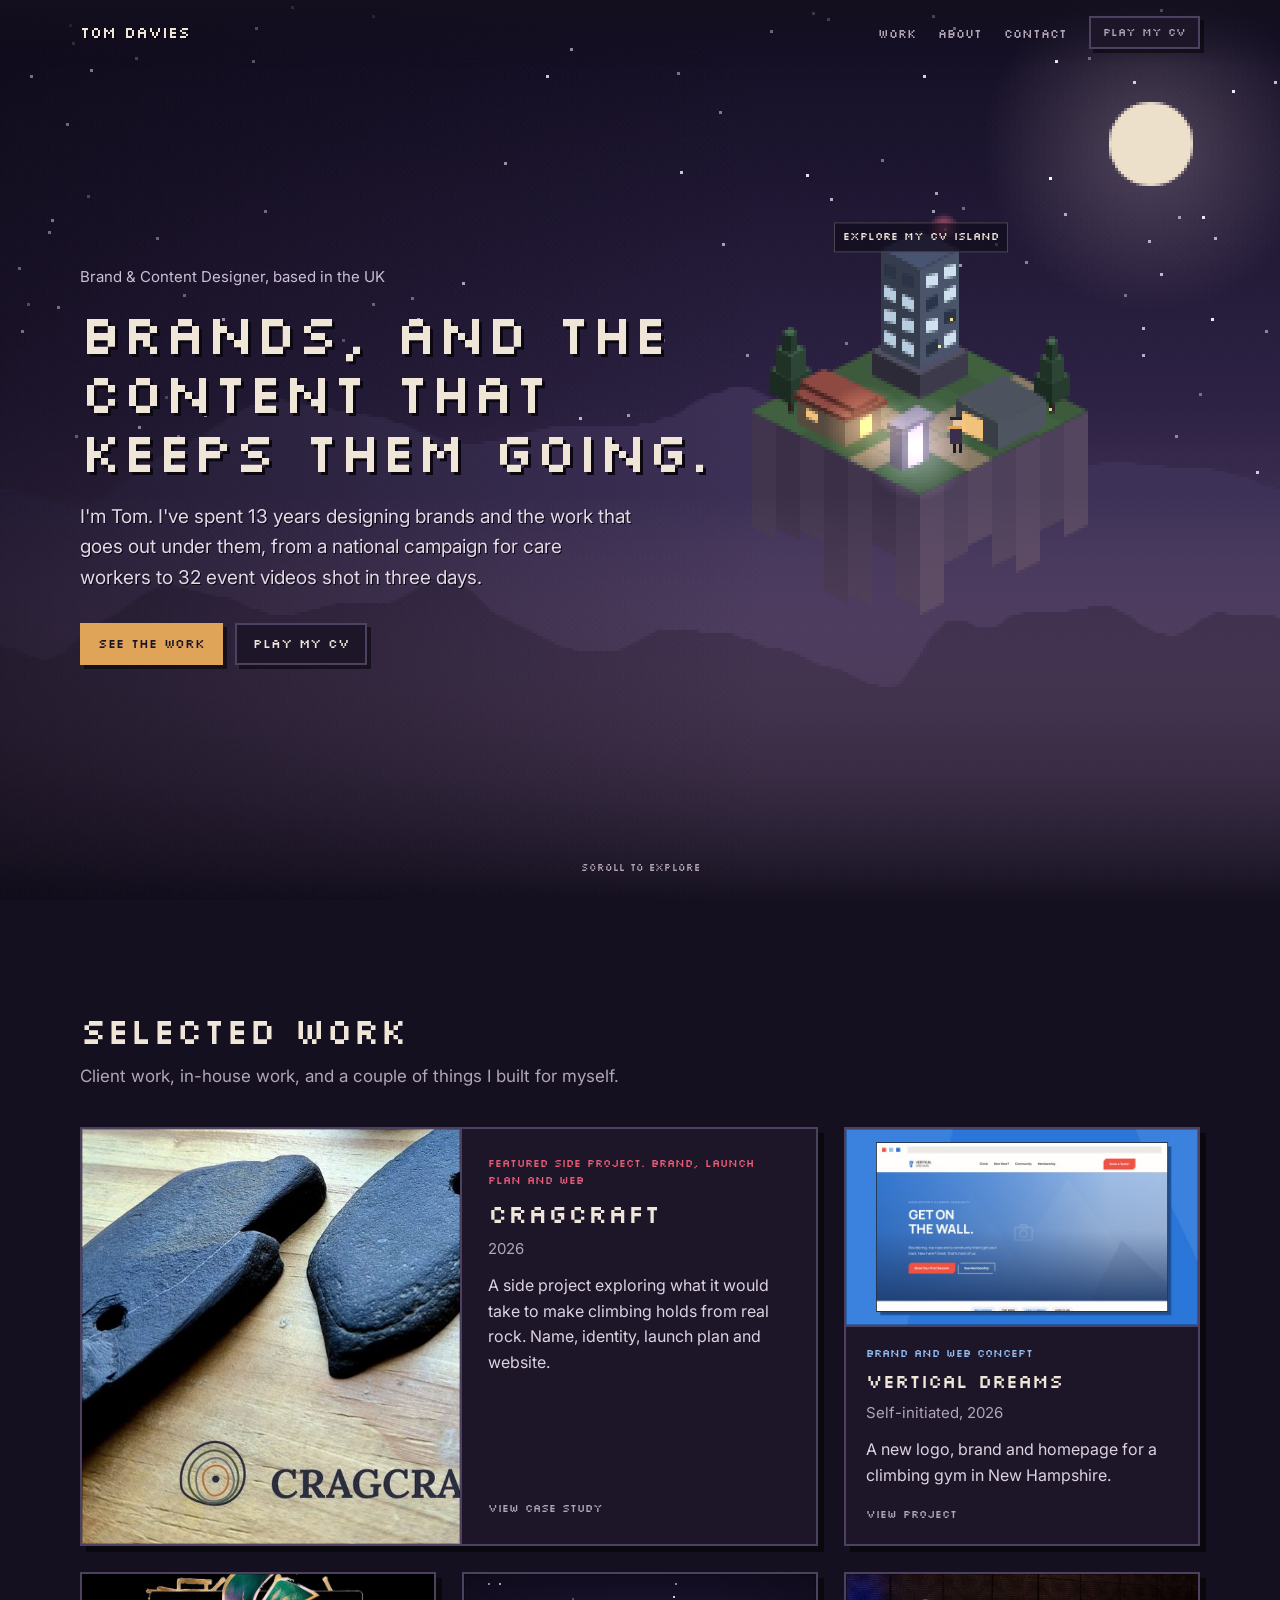
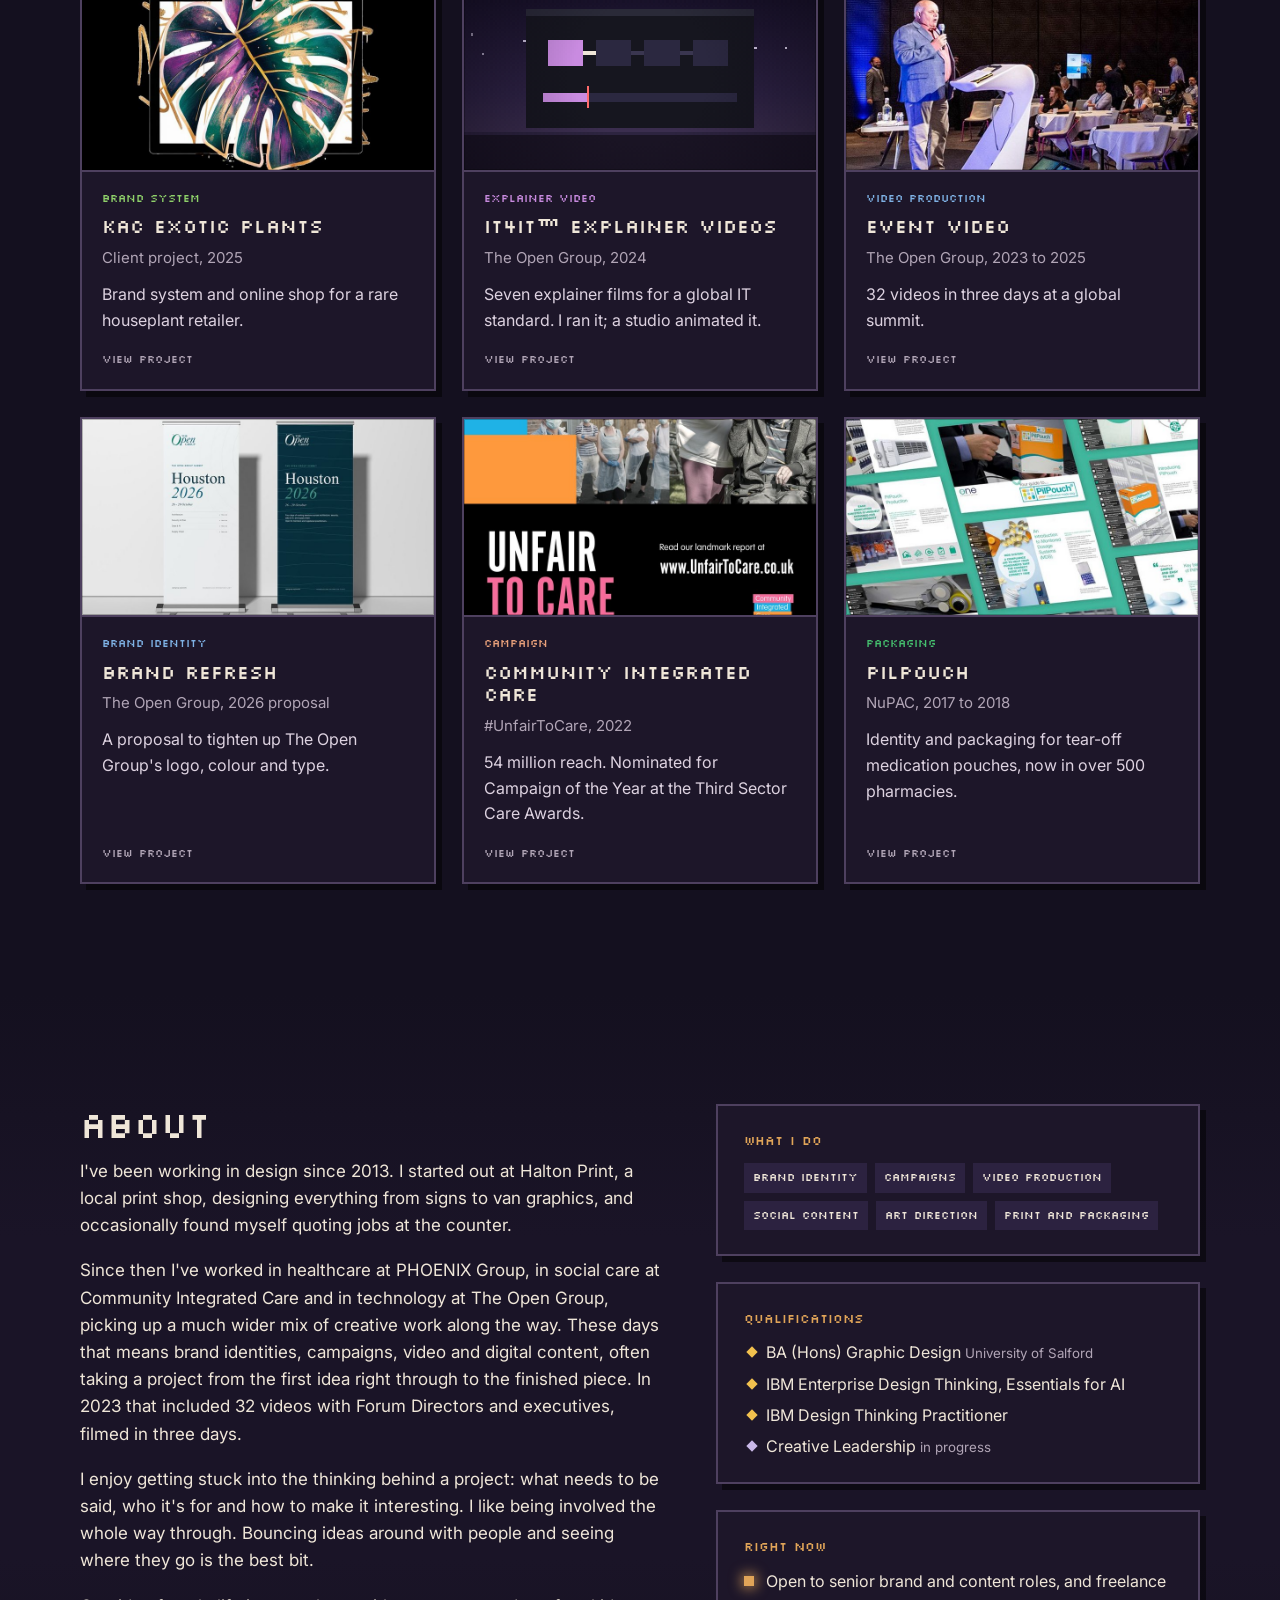
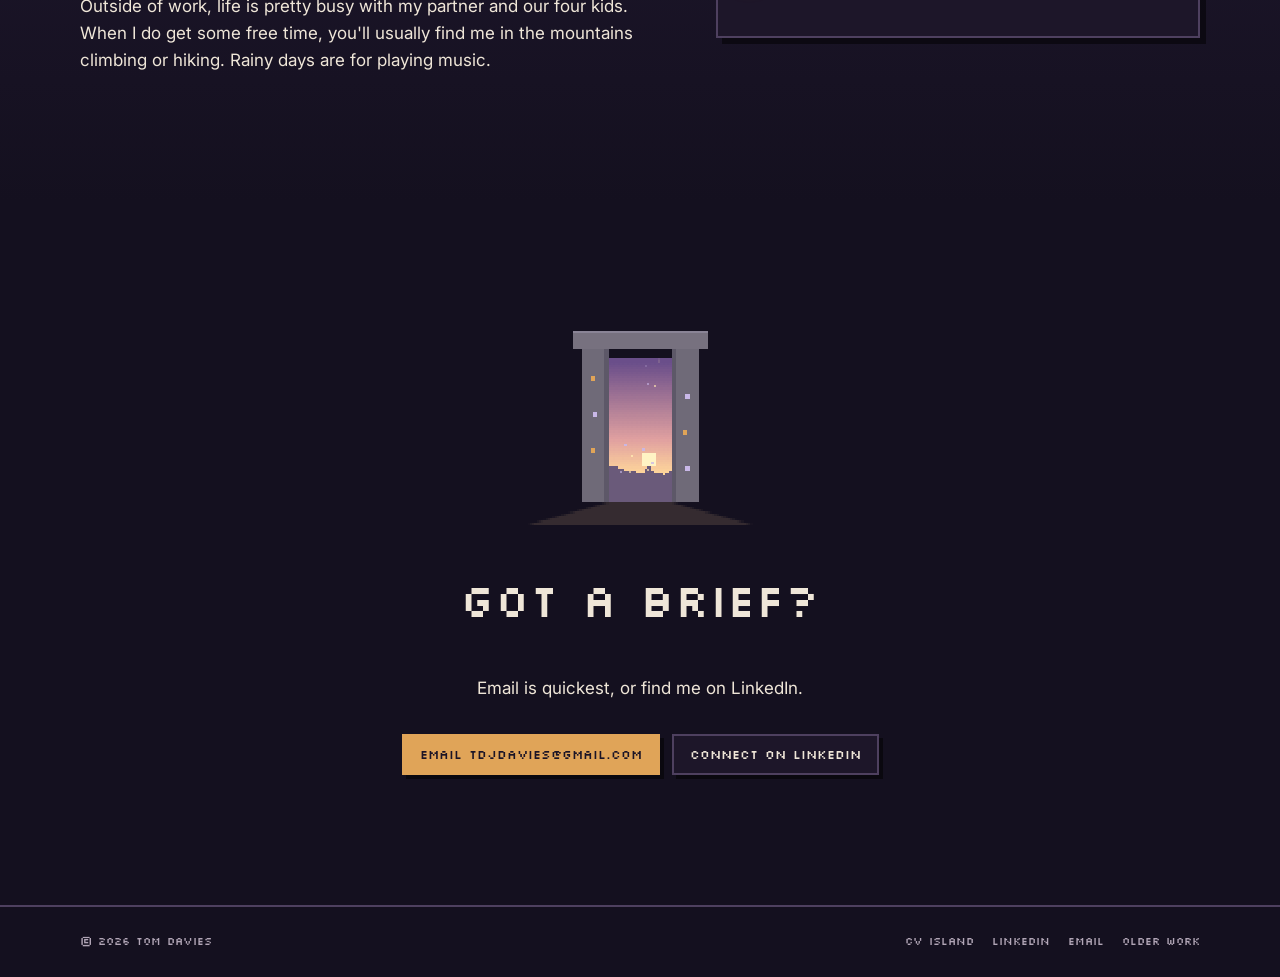
==== commit 545bbf08: "Add Vertical Dreams case study and island panel New self-initiated brand and web concept page, homep" ====
--- a/index.html
+++ b/index.html
@@ -217,6 +217,10 @@
           <div class="art"><img src="images/covers/cragcraft.jpg" width="800" height="600" alt="" loading="lazy" decoding="async"><canvas data-art="crag" data-fallback width="160" height="90" aria-hidden="true" hidden></canvas></div>
           <div class="body"><span class="kind">Featured side project. Brand, launch plan and web</span><h3>CragCraft</h3><p class="who">2026</p><p class="desc">A side project exploring what it would take to make climbing holds from real rock. Name, identity, launch plan and website.</p><span class="go">View case study</span></div>
         </a>
+        <a class="card" href="proj-vertical-dreams.html" style="--acc:#94BDF2">
+          <div class="art"><img src="images/covers/vertical-dreams.jpg" width="800" height="600" alt="" loading="lazy" decoding="async"><canvas data-art="brand" data-fallback width="160" height="90" aria-hidden="true" hidden></canvas></div>
+          <div class="body"><span class="kind">Brand and web concept</span><h3>Vertical Dreams</h3><p class="who">Self-initiated, 2026</p><p class="desc">A new logo, brand and homepage for a climbing gym in New Hampshire.</p><span class="go">View project</span></div>
+        </a>
         <a class="card" href="proj-kac-plants.html" style="--acc:#8fd16a">
           <div class="art"><img src="images/covers/kac-plants.jpg" width="800" height="600" alt="" loading="lazy" decoding="async"><canvas data-art="kac" data-fallback width="160" height="90" aria-hidden="true" hidden></canvas></div>
           <div class="body"><span class="kind">Brand system</span><h3>KAC Exotic Plants</h3><p class="who">Client project, 2025</p><p class="desc">Brand system and online shop for a rare houseplant retailer.</p><span class="go">View project</span></div>
@@ -233,7 +237,7 @@
           <div class="art"><img src="images/covers/open-group-brand-refresh.jpg" width="800" height="600" alt="" loading="lazy" decoding="async"><canvas data-art="brand" data-fallback width="160" height="90" aria-hidden="true" hidden></canvas></div>
           <div class="body"><span class="kind">Brand identity</span><h3>Brand Refresh</h3><p class="who">The Open Group, 2026 proposal</p><p class="desc">A proposal to tighten up The Open Group's logo, colour and type.</p><span class="go">View project</span></div>
         </a>
-        <a class="card wide" href="proj-cic.html" style="--acc:#e8a07a">
+        <a class="card" href="proj-cic.html" style="--acc:#e8a07a">
           <div class="art"><img src="images/covers/cic.jpg" width="800" height="600" alt="" loading="lazy" decoding="async"><canvas data-art="cic" data-fallback width="160" height="90" aria-hidden="true" hidden></canvas></div>
           <div class="body"><span class="kind">Campaign</span><h3>Community Integrated Care</h3><p class="who">#UnfairToCare, 2022</p><p class="desc">54 million reach. Nominated for Campaign of the Year at the Third Sector Care Awards.</p><span class="go">View project</span></div>
         </a>
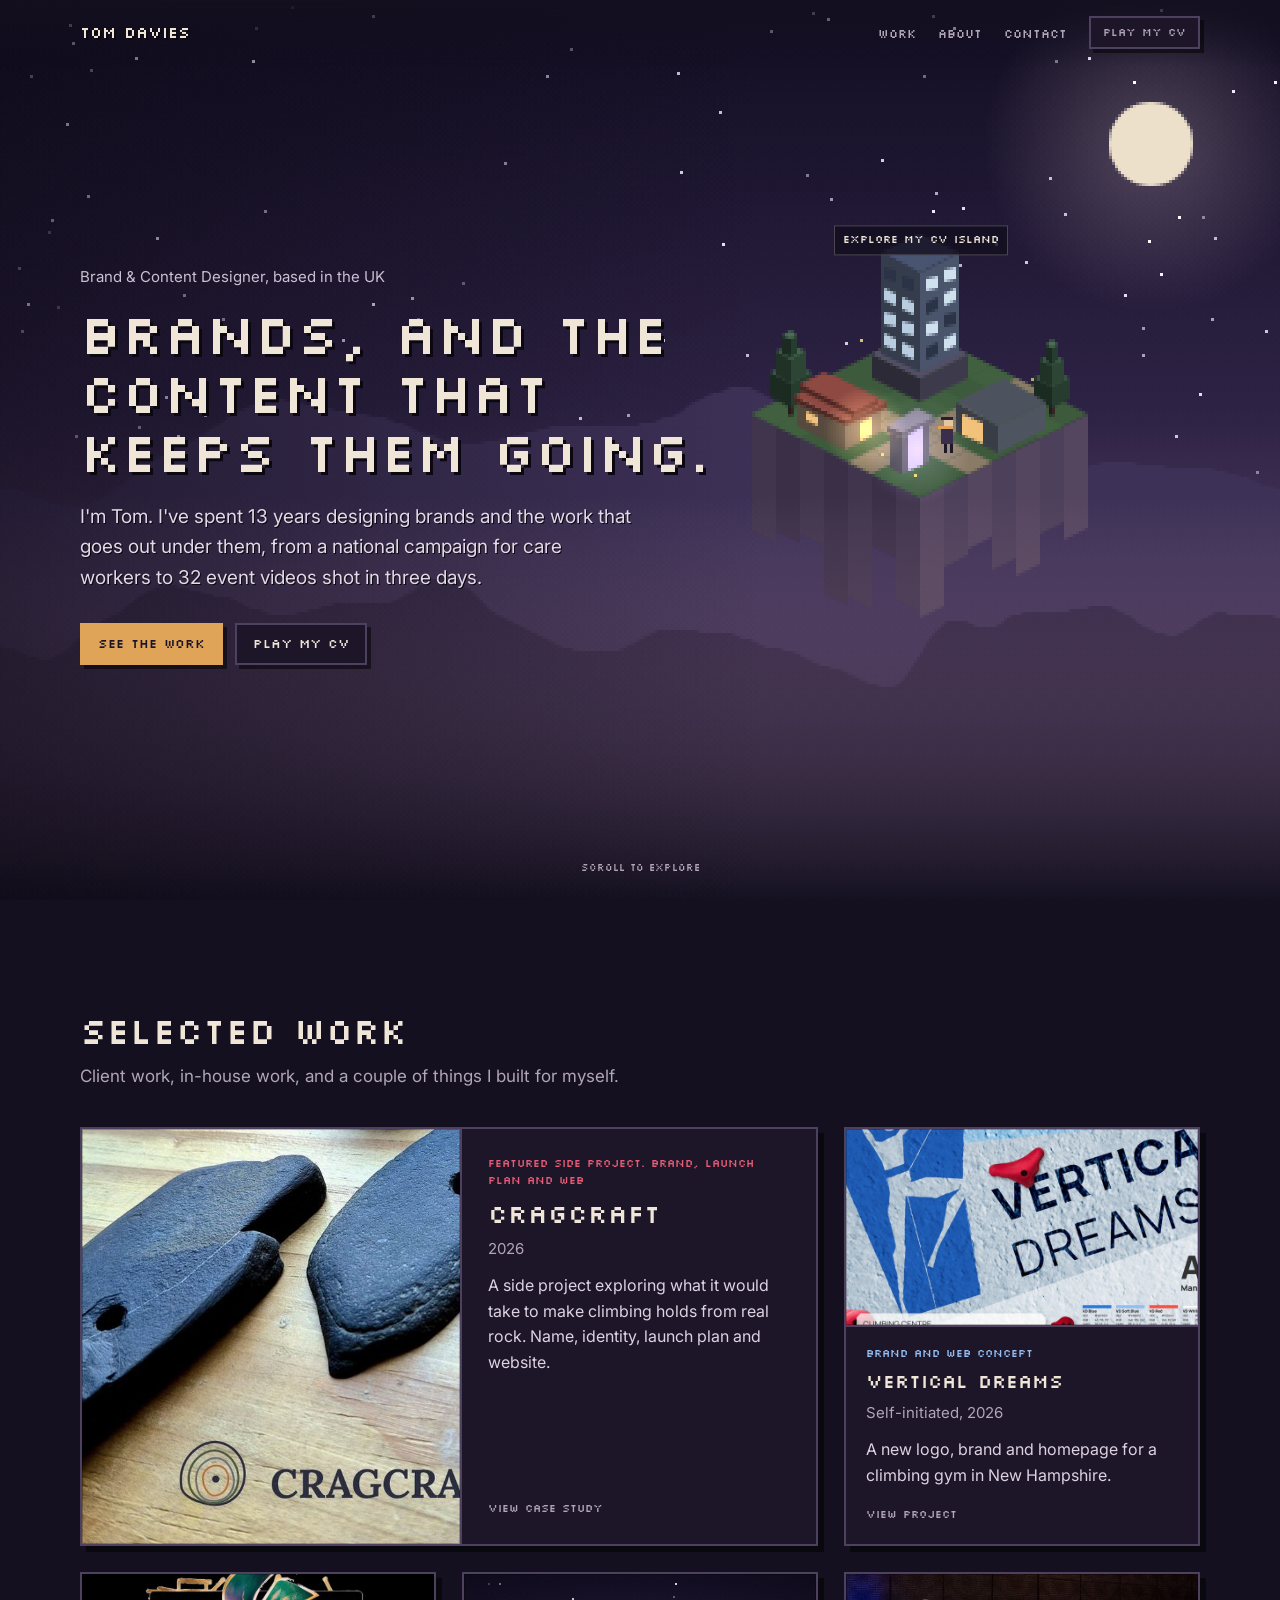
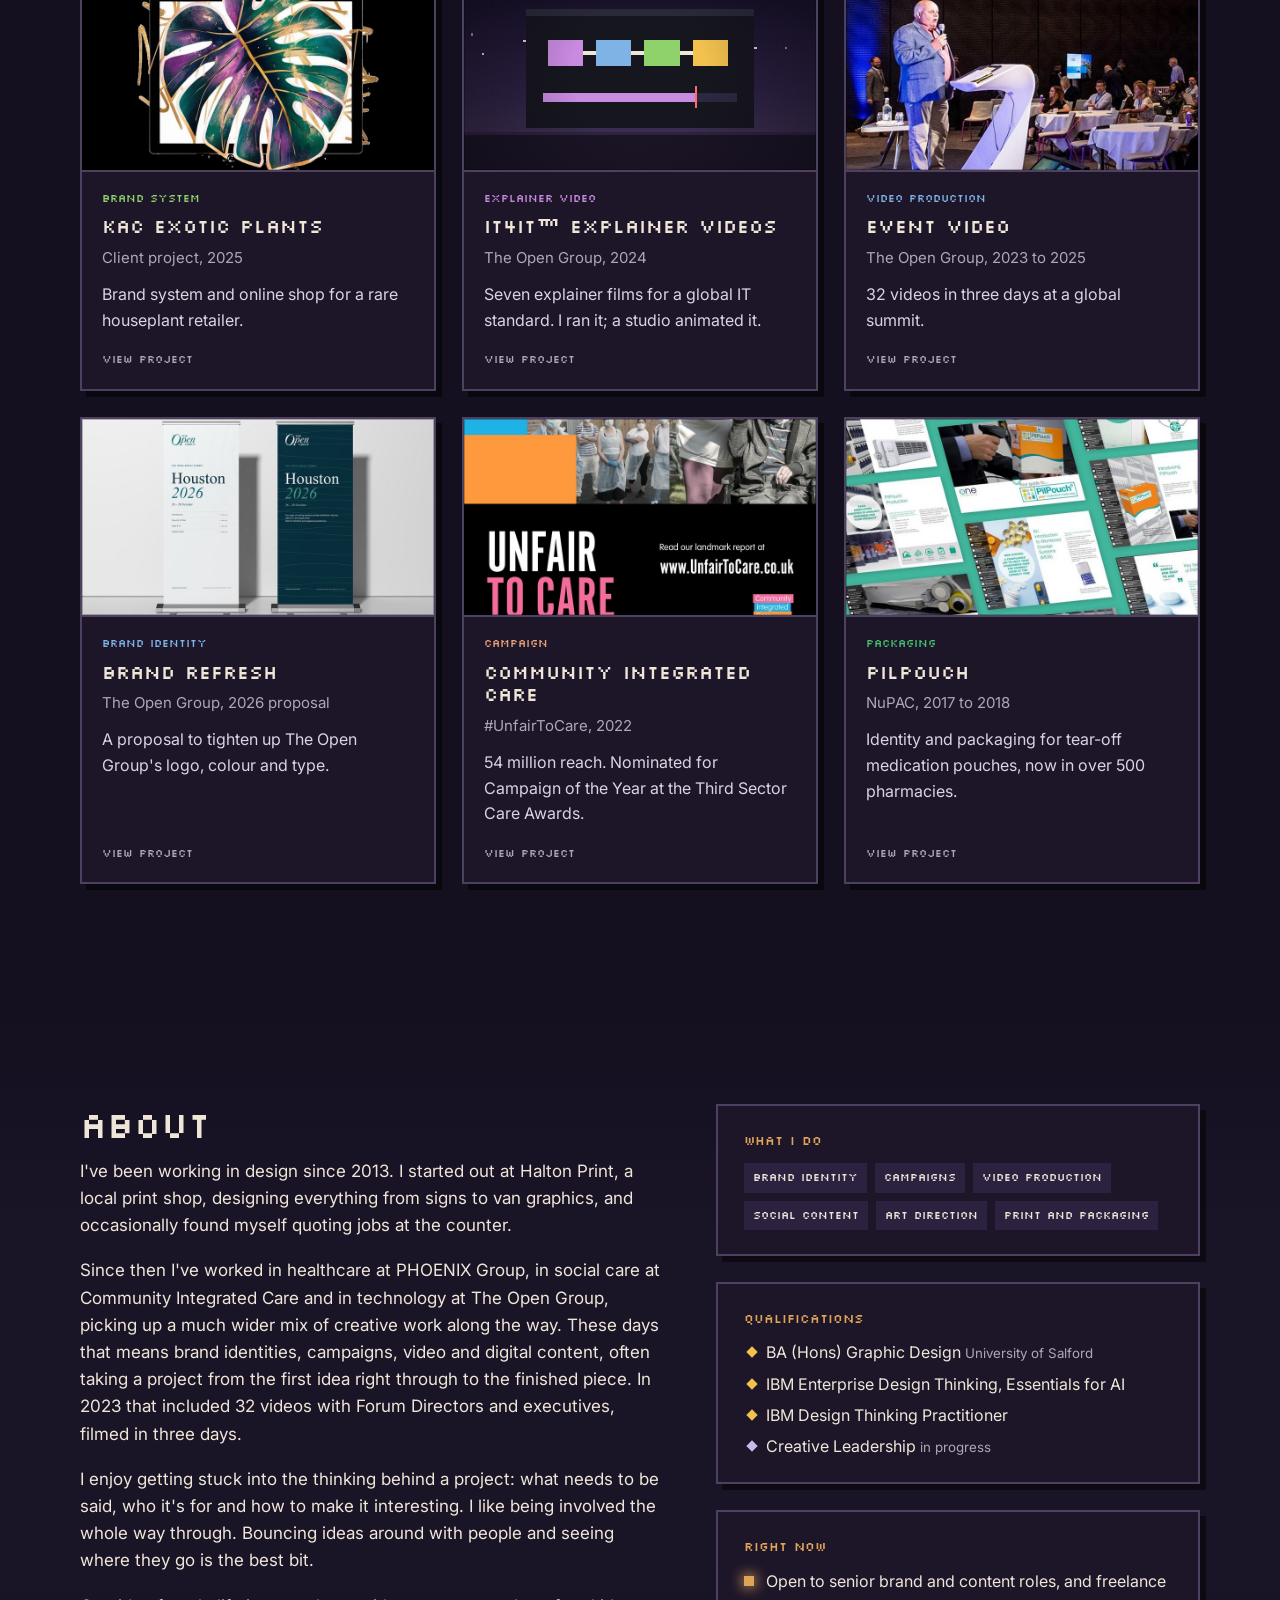
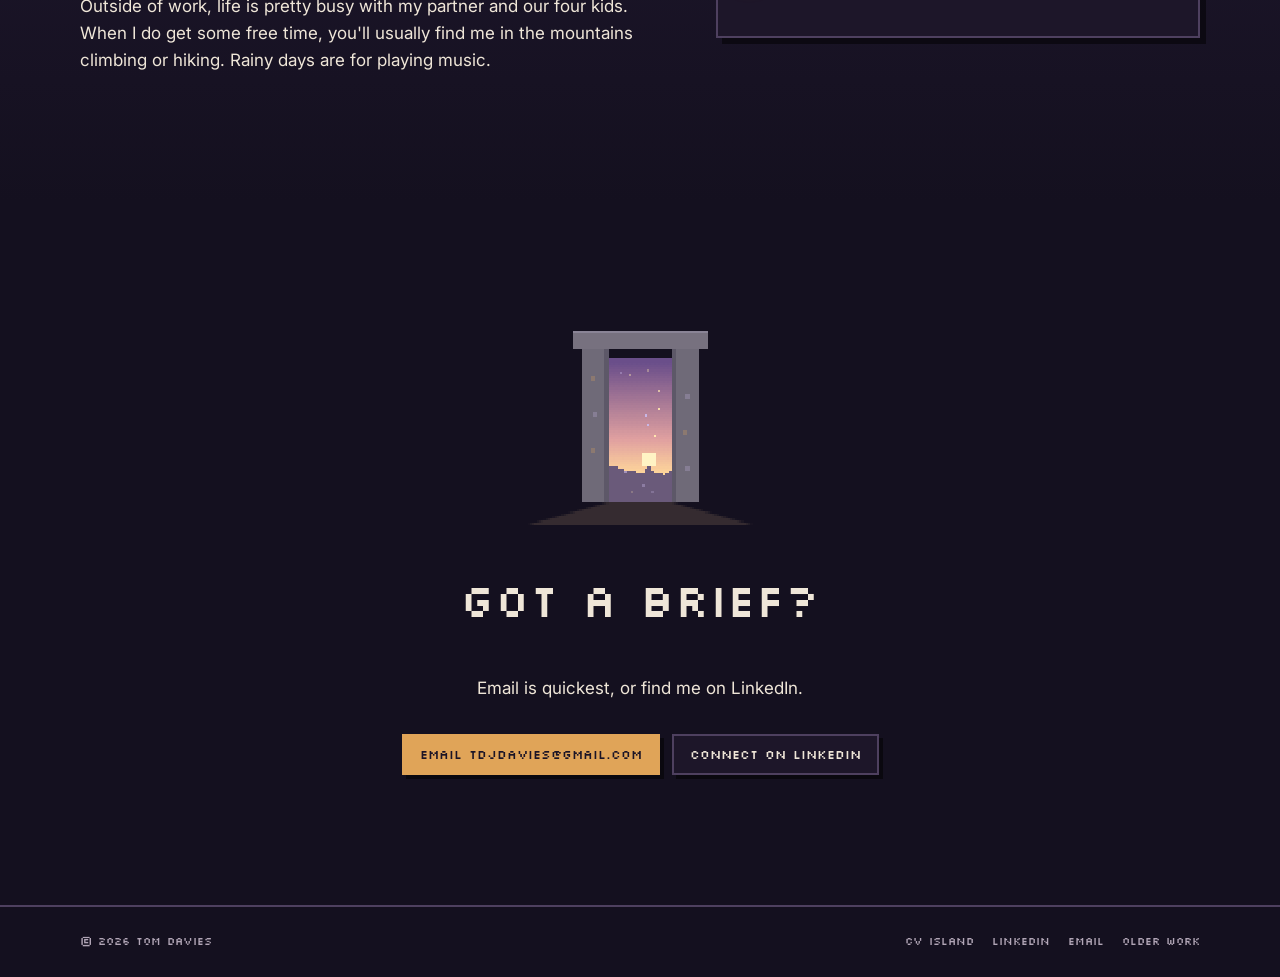
==== commit e15c9cd6: "Use the Vertical Dreams brand board as its homepage thumbnail Co-Authored-By: Claude Opus 5.5 <norep" ====
--- a/index.html
+++ b/index.html
@@ -218,7 +218,7 @@
           <div class="body"><span class="kind">Featured side project. Brand, launch plan and web</span><h3>CragCraft</h3><p class="who">2026</p><p class="desc">A side project exploring what it would take to make climbing holds from real rock. Name, identity, launch plan and website.</p><span class="go">View case study</span></div>
         </a>
         <a class="card" href="proj-vertical-dreams.html" style="--acc:#94BDF2">
-          <div class="art"><img src="images/covers/vertical-dreams.jpg" width="800" height="600" alt="" loading="lazy" decoding="async"><canvas data-art="brand" data-fallback width="160" height="90" aria-hidden="true" hidden></canvas></div>
+          <div class="art"><img src="images/covers/vertical-dreams.jpg" width="1280" height="720" alt="" loading="lazy" decoding="async"><canvas data-art="brand" data-fallback width="160" height="90" aria-hidden="true" hidden></canvas></div>
           <div class="body"><span class="kind">Brand and web concept</span><h3>Vertical Dreams</h3><p class="who">Self-initiated, 2026</p><p class="desc">A new logo, brand and homepage for a climbing gym in New Hampshire.</p><span class="go">View project</span></div>
         </a>
         <a class="card" href="proj-kac-plants.html" style="--acc:#8fd16a">
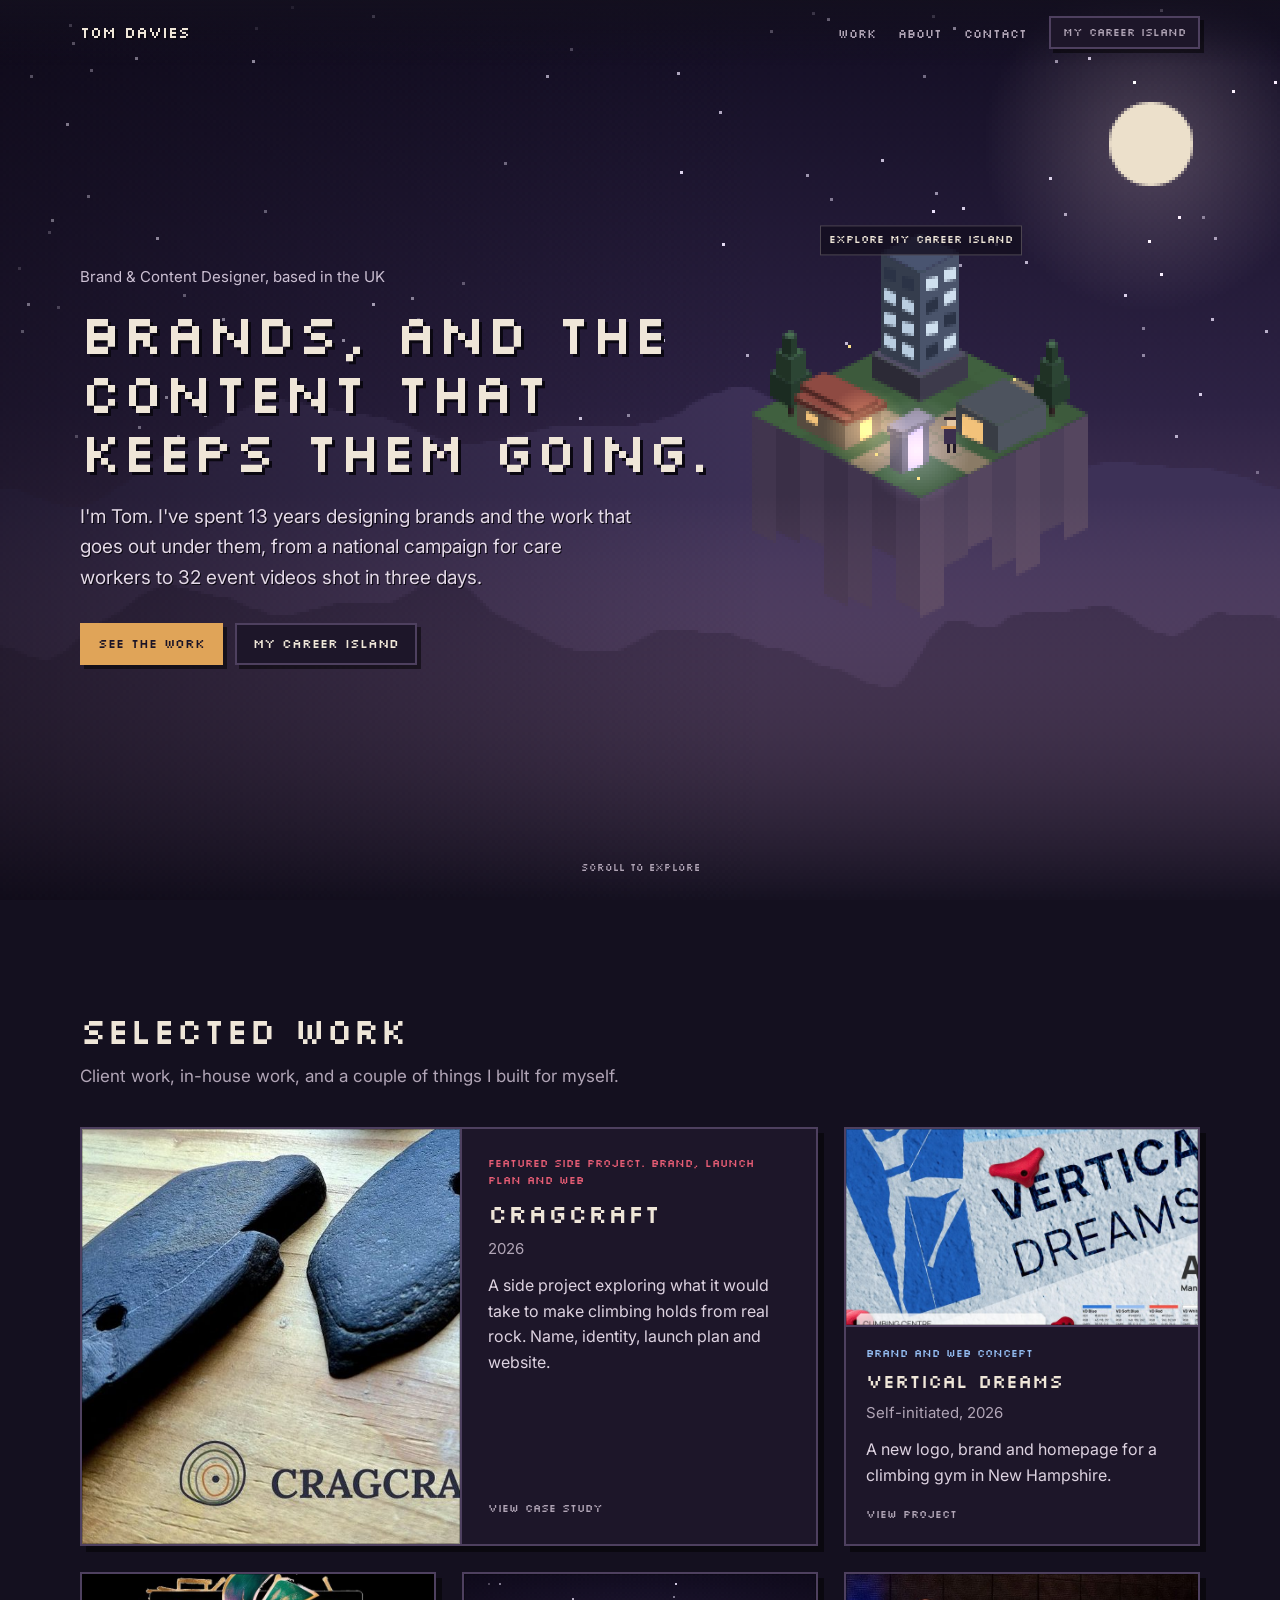
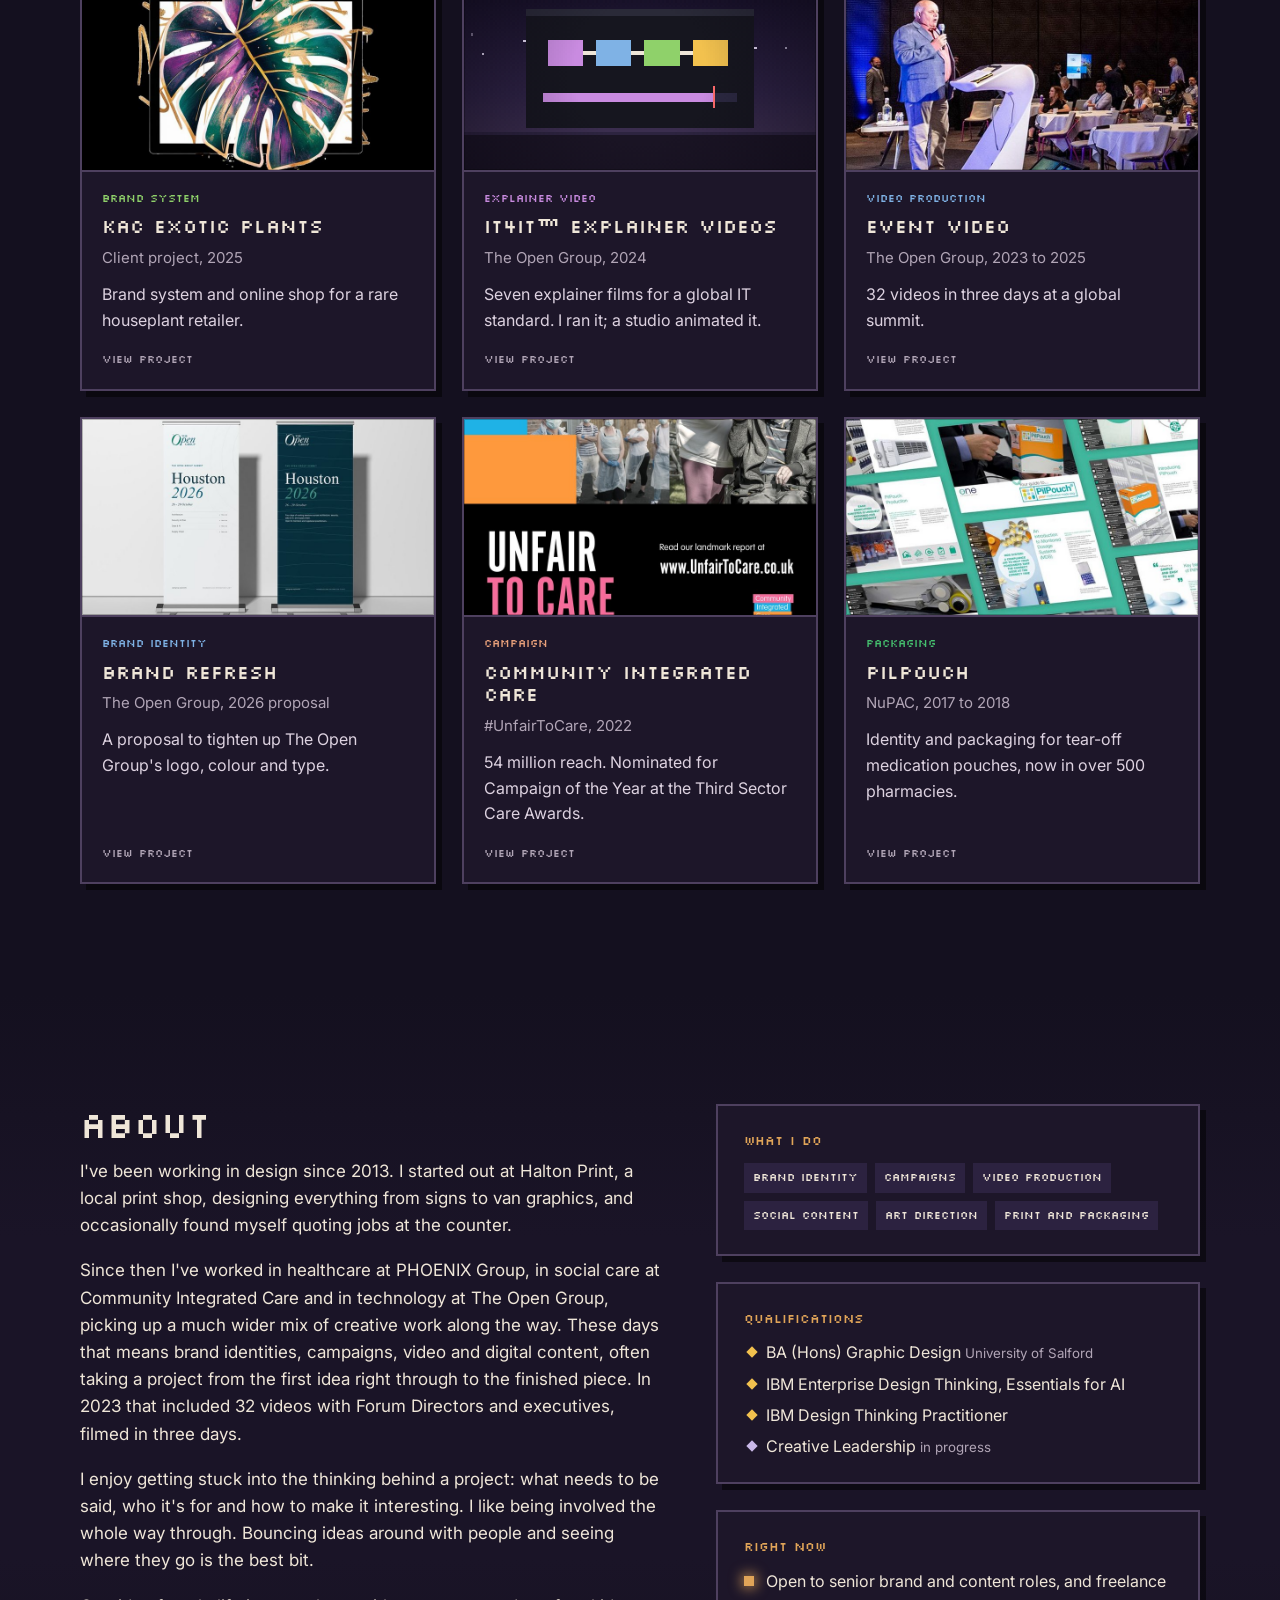
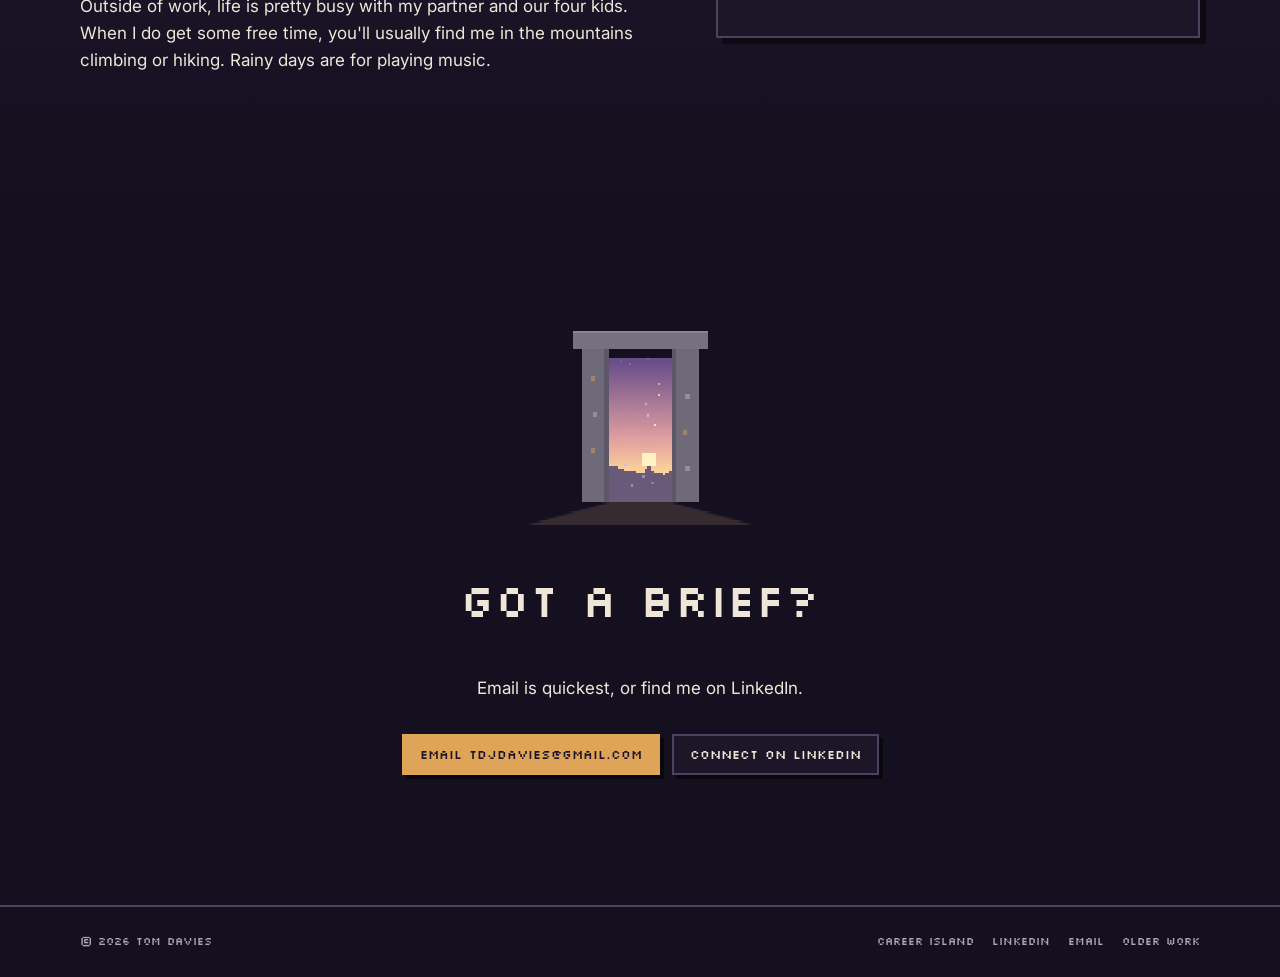
==== commit 3297814e: "Rename CV island to Career Island and soften employer-facing copy Rename the island across the site," ====
--- a/index.html
+++ b/index.html
@@ -180,7 +180,7 @@
       <li><a href="#work">Work</a></li>
       <li class="hide-s"><a href="#about">About</a></li>
       <li class="hide-s"><a href="#contact">Contact</a></li>
-      <li><a class="btn" href="island.html">Play my CV</a></li>
+      <li><a class="btn" href="island.html">My Career Island</a></li>
     </ul>
   </div>
 </header>
@@ -188,7 +188,7 @@
 <main id="top">
   <section class="hero" aria-labelledby="heroTitle">
     <canvas id="sky" aria-hidden="true"></canvas>
-    <a class="island-link" id="islandLink" href="island.html">Explore my CV island</a>
+    <a class="island-link" id="islandLink" href="island.html">Explore my Career Island</a>
     <div class="wrap">
       <div class="hero-copy">
         <p class="where">Brand &amp; Content Designer, based in the UK</p>
@@ -196,7 +196,7 @@
         <p class="lede">I'm Tom. I've spent 13 years designing brands and the work that goes out under them, from a national campaign for care workers to 32 event videos shot in three days.</p>
         <div class="row">
           <a class="btn lamp" href="#work">See the work</a>
-          <a class="btn" href="island.html">Play my CV</a>
+          <a class="btn" href="island.html">My Career Island</a>
         </div>
       </div>
     </div>
@@ -298,7 +298,7 @@
 <footer>
   <div class="wrap">
     <span>© 2026 Tom Davies</span>
-    <nav aria-label="Footer"><a href="island.html">CV island</a><a href="https://www.linkedin.com/in/tomdaviesdesign/" target="_blank" rel="noopener">LinkedIn</a><a href="mailto:tdjdavies@gmail.com">Email</a><a href="https://tomdaviesdesign.myportfolio.com/">Older work</a></nav>
+    <nav aria-label="Footer"><a href="island.html">Career Island</a><a href="https://www.linkedin.com/in/tomdaviesdesign/" target="_blank" rel="noopener">LinkedIn</a><a href="mailto:tdjdavies@gmail.com">Email</a><a href="https://tomdaviesdesign.myportfolio.com/">Older work</a></nav>
   </div>
 </footer>
 
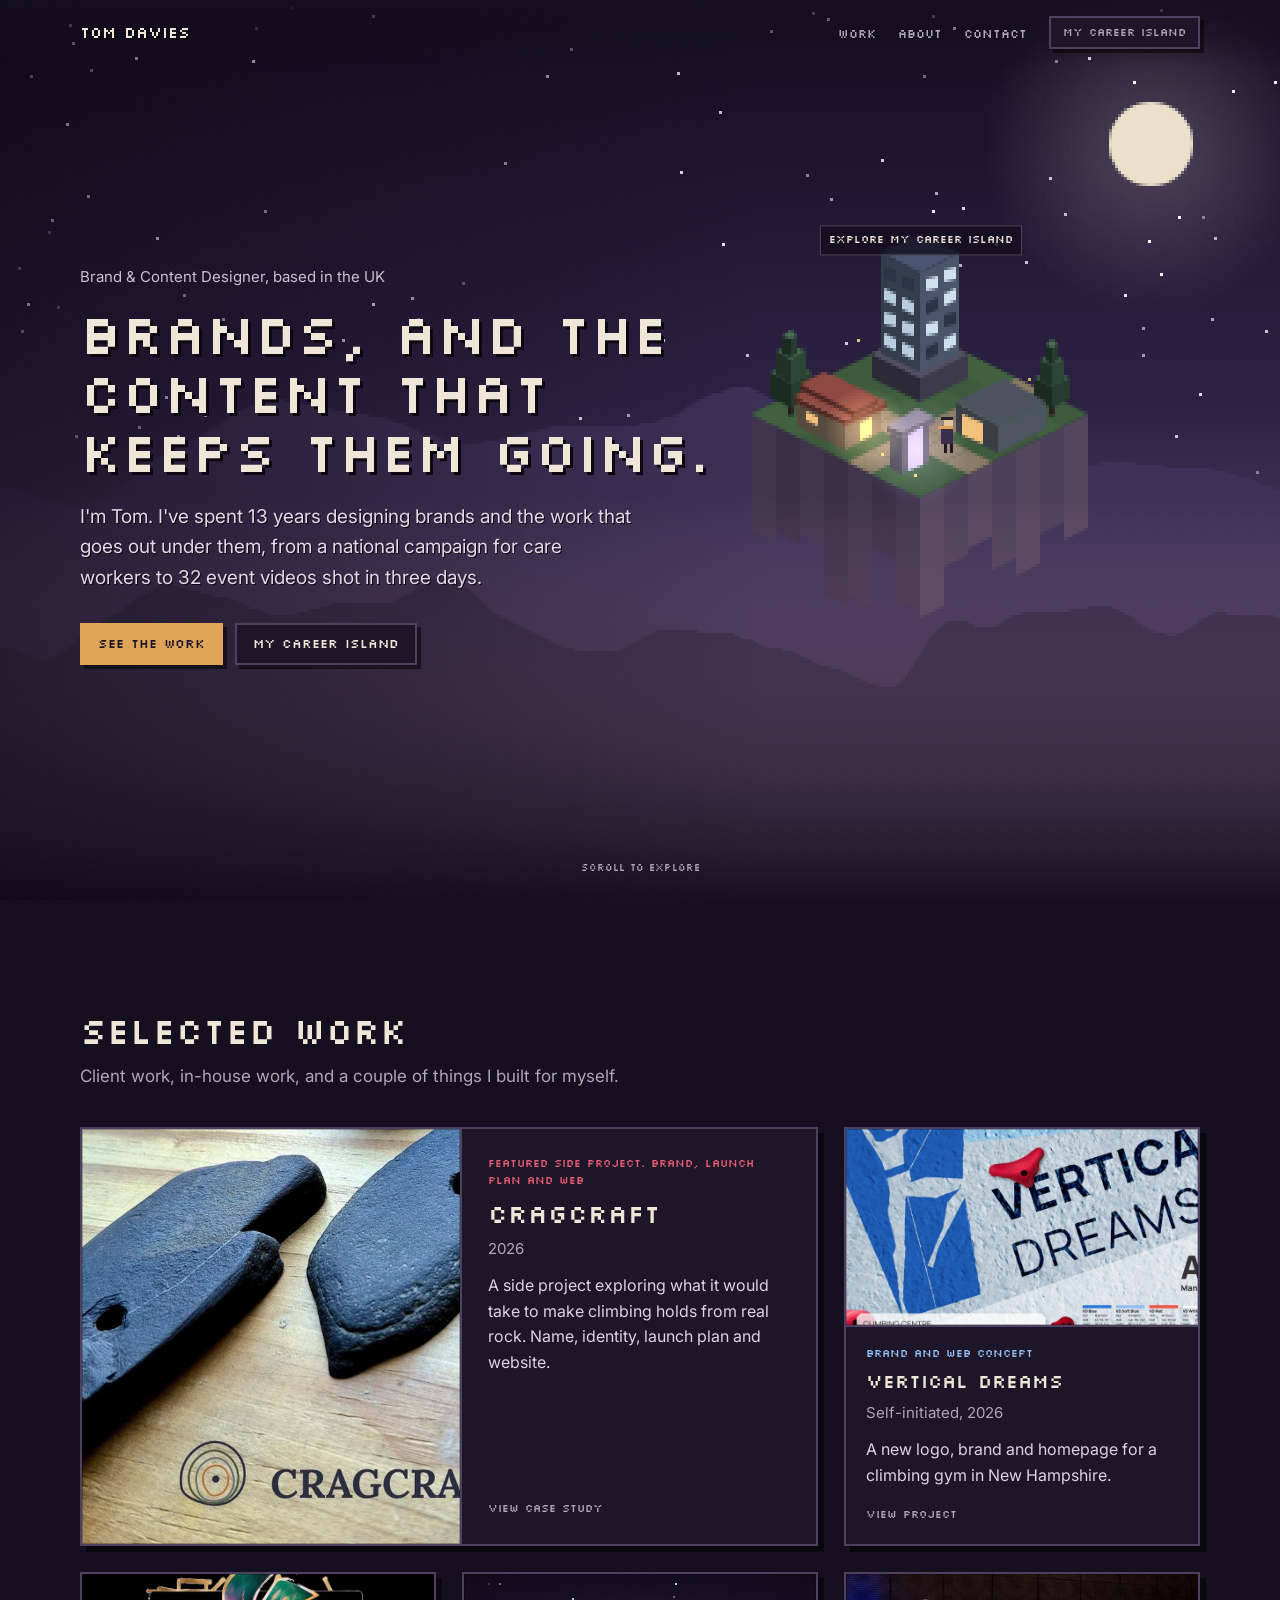
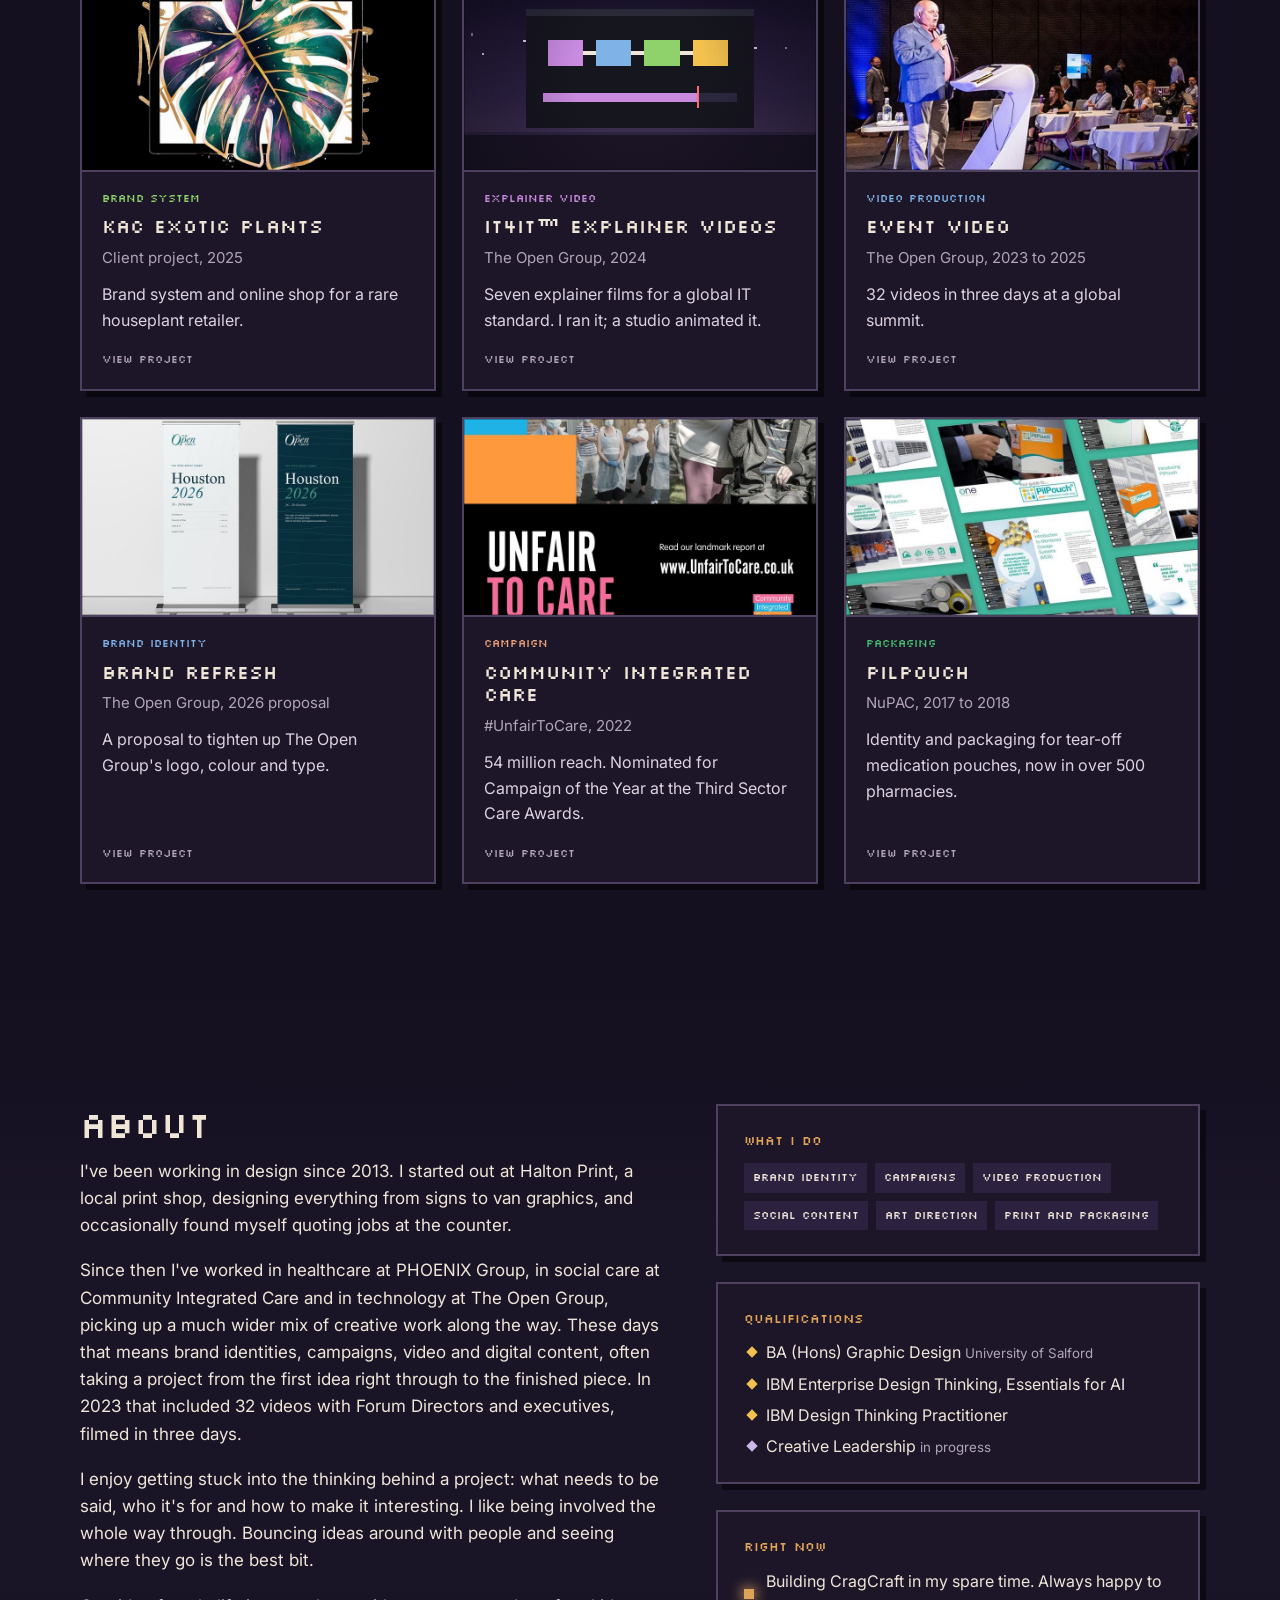
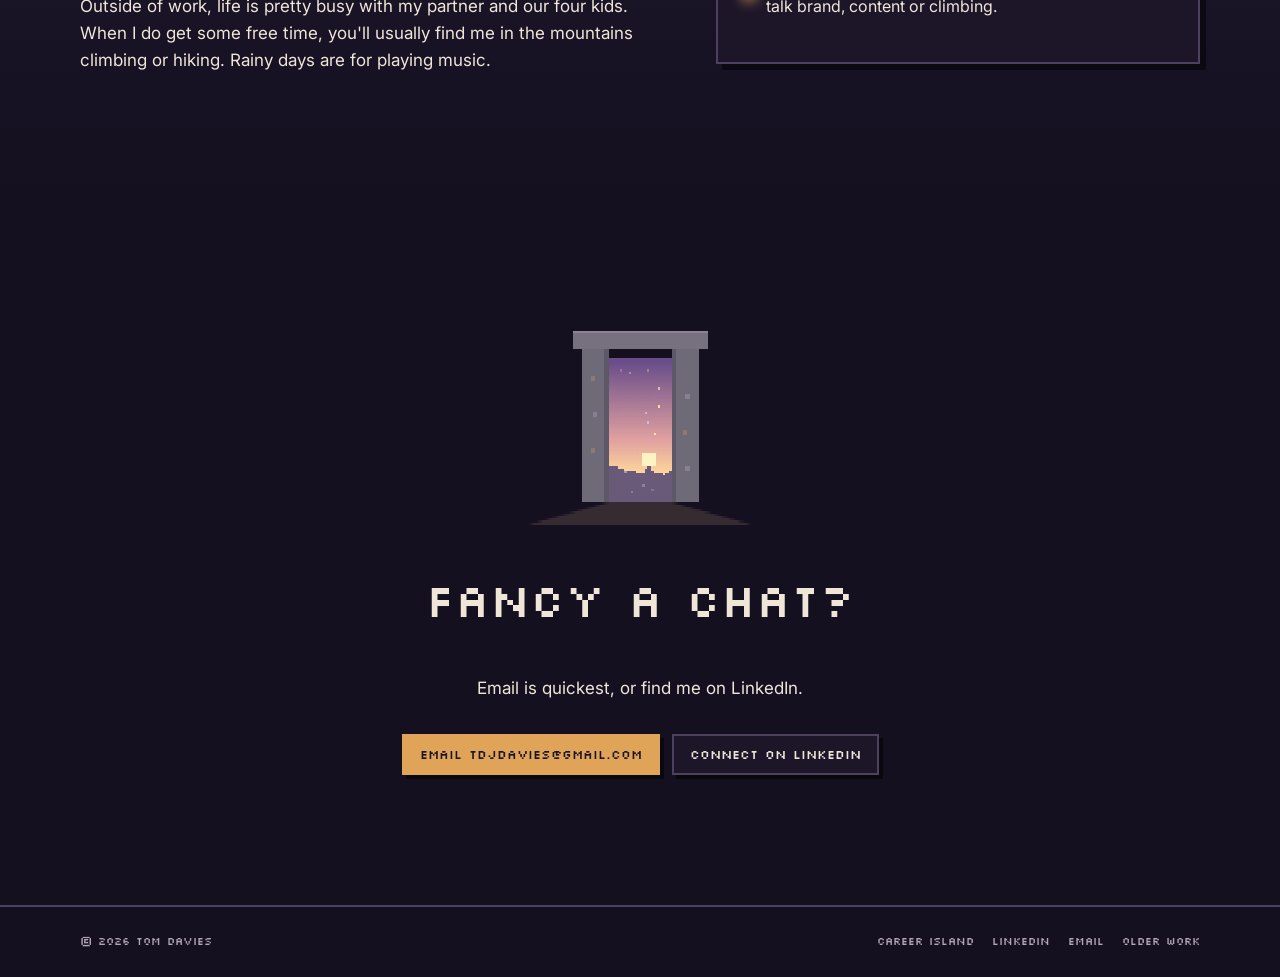
==== commit 1084d552: "Replace job-seeking lines on the homepage Co-Authored-By: Claude Opus 5.5 <noreply@anthropic.com> Cl" ====
--- a/index.html
+++ b/index.html
@@ -276,7 +276,7 @@
         </div>
         <div class="panel">
           <h3>Right now</h3>
-          <p class="now"><span class="lantern" aria-hidden="true"></span>Open to senior brand and content roles, and freelance</p>
+          <p class="now"><span class="lantern" aria-hidden="true"></span>Building CragCraft in my spare time. Always happy to talk brand, content or climbing.</p>
         </div>
       </div>
     </div>
@@ -285,7 +285,7 @@
   <section class="contact" id="contact" aria-labelledby="contactTitle">
     <div class="wrap">
       <canvas id="door" width="160" height="90" aria-hidden="true"></canvas>
-      <h2 class="px" id="contactTitle">Got a brief?</h2>
+      <h2 class="px" id="contactTitle">Fancy a chat?</h2>
       <p class="intro">Email is quickest, or find me on LinkedIn.</p>
       <div class="row">
         <a class="btn lamp" href="mailto:tdjdavies@gmail.com">Email tdjdavies@gmail.com</a>
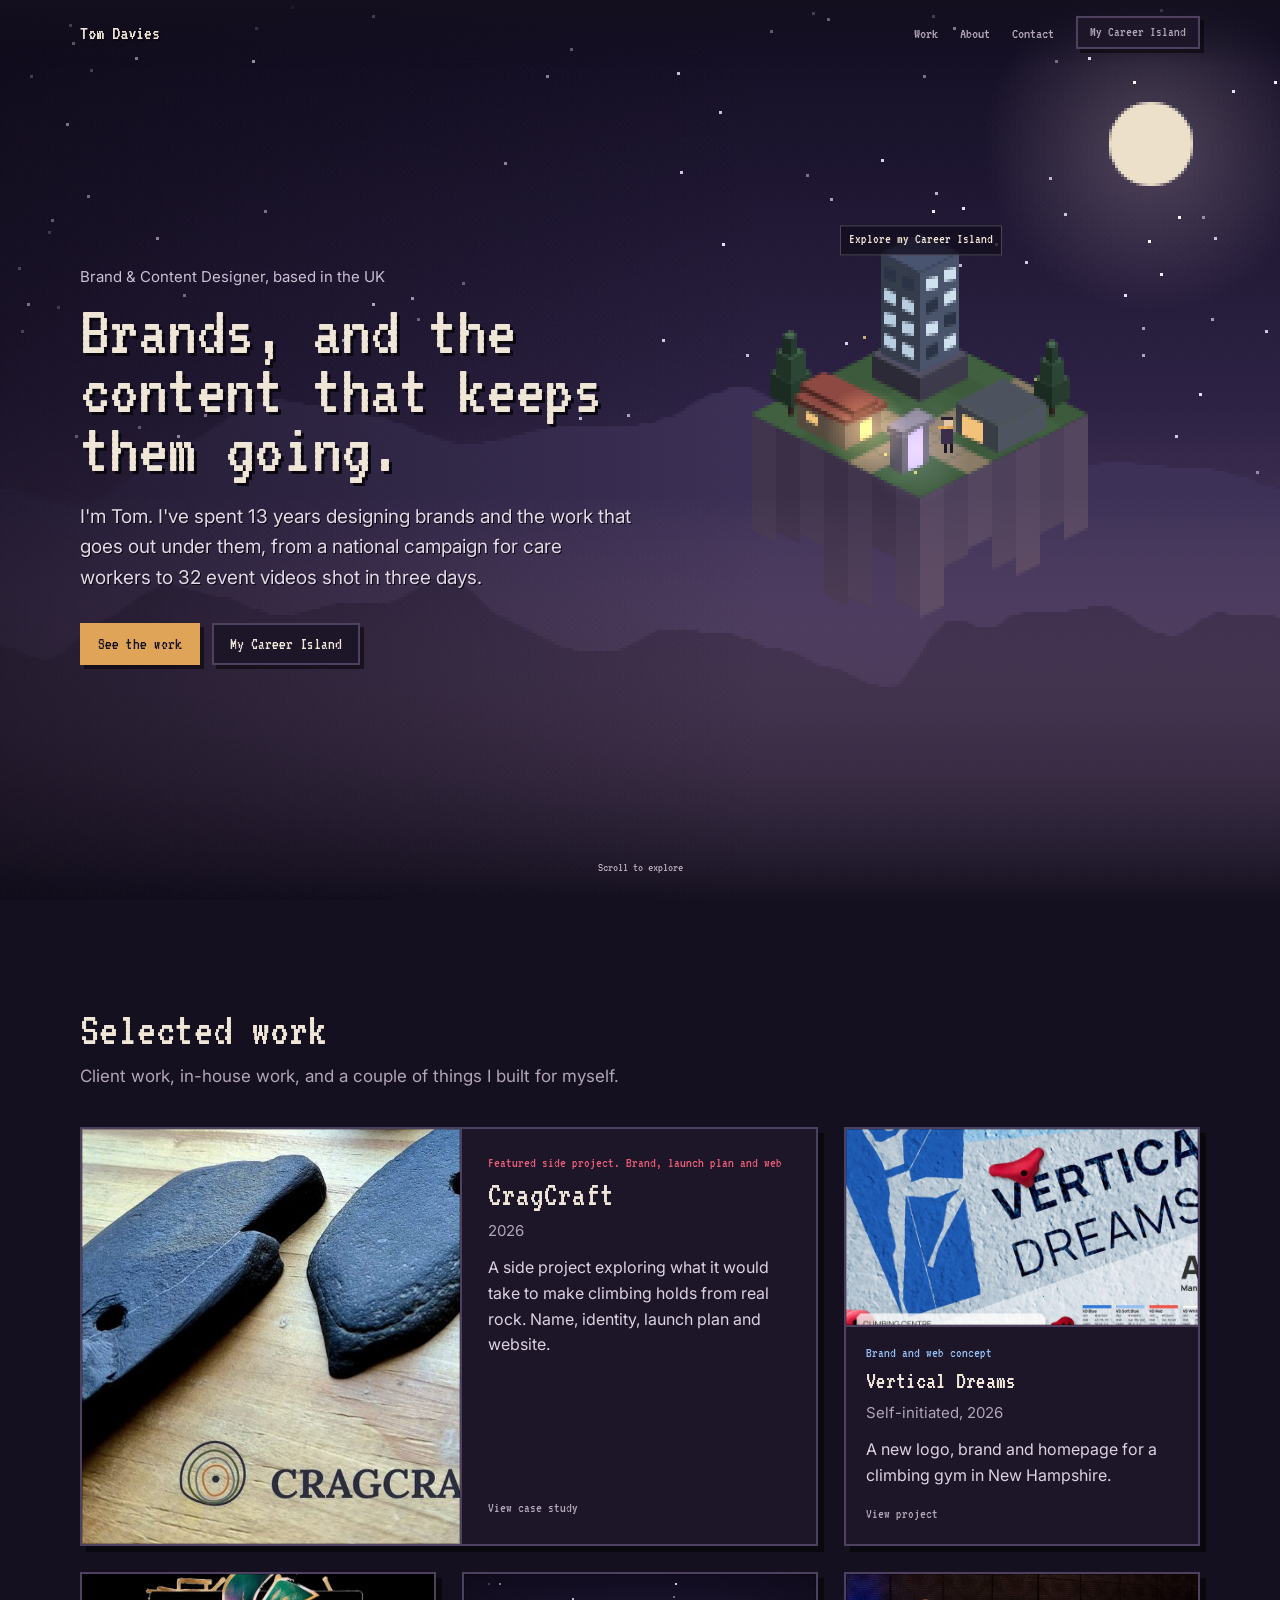
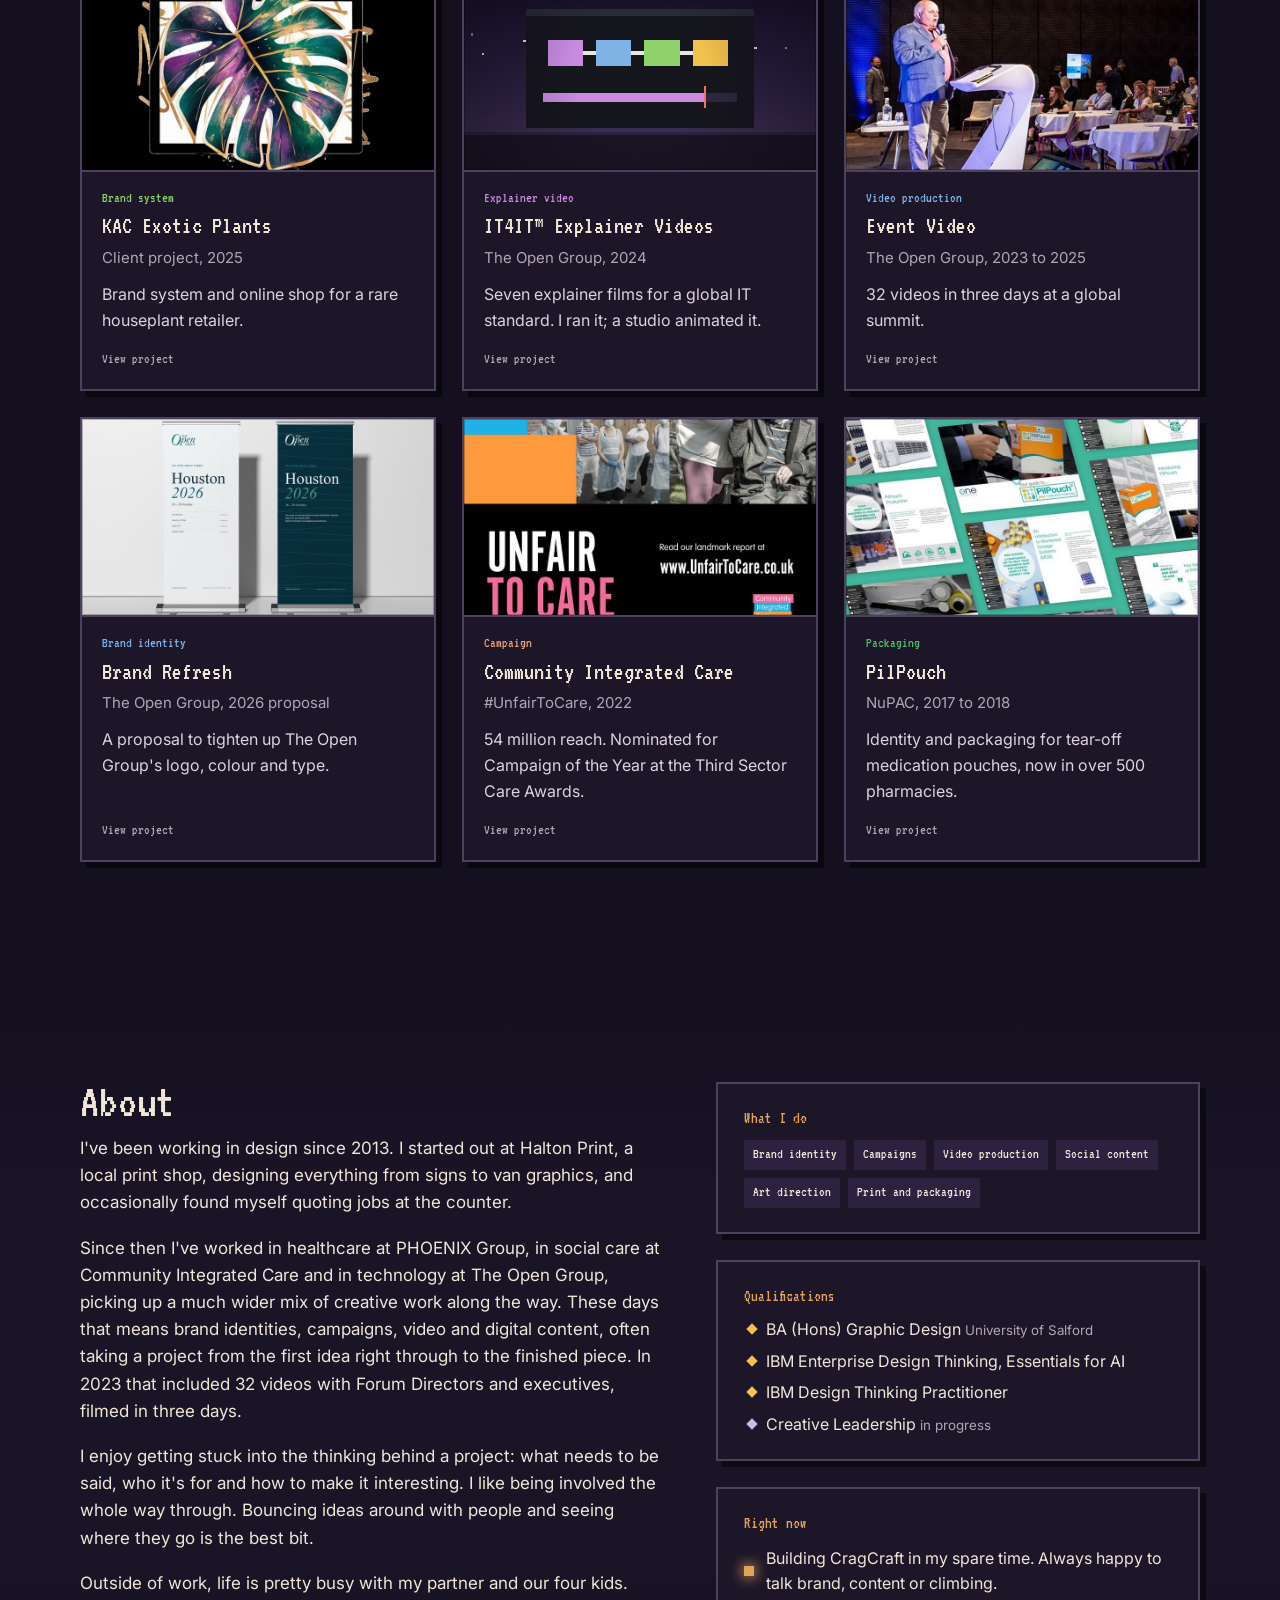
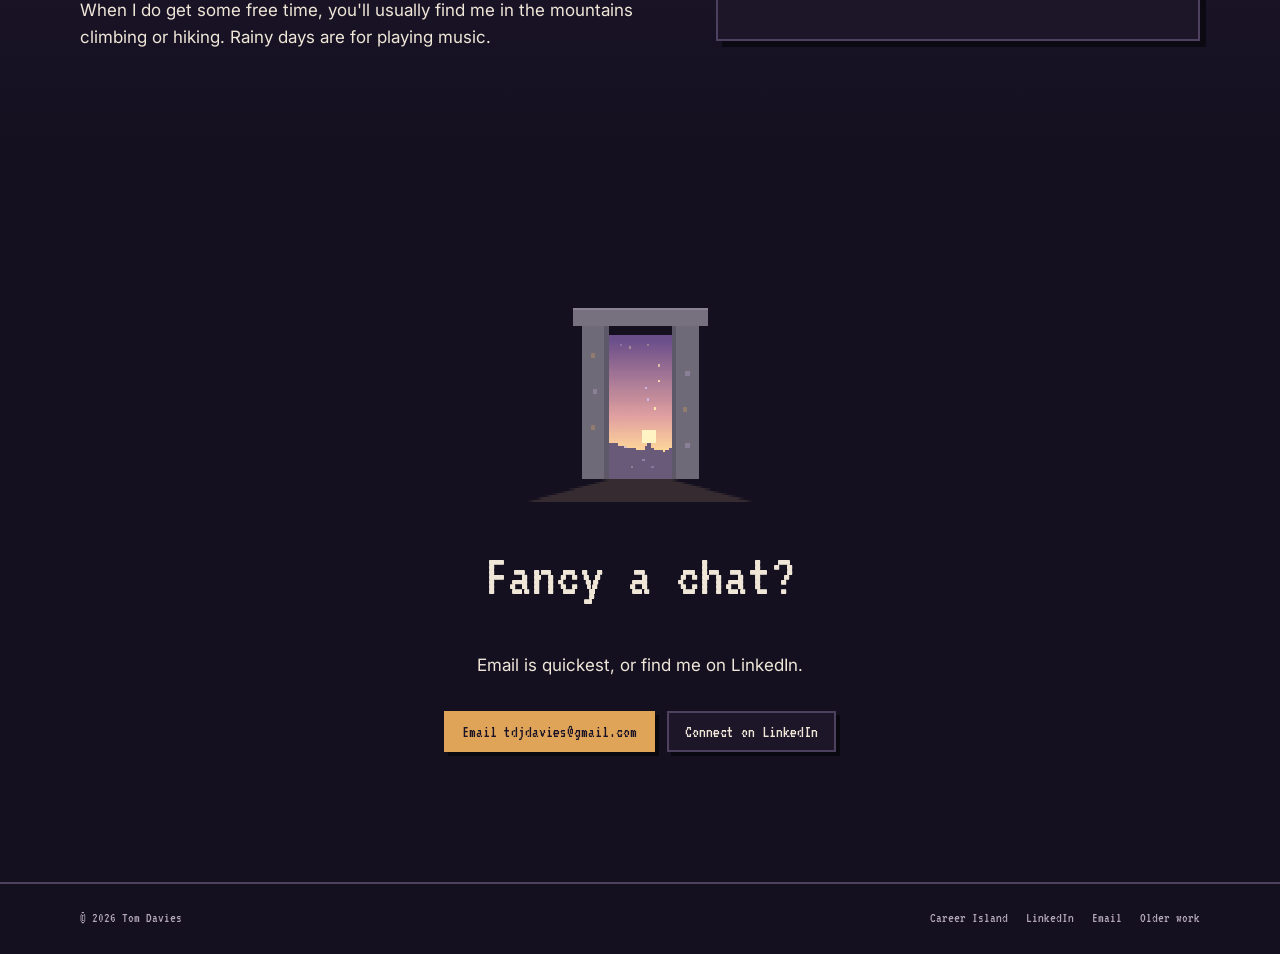
==== commit 3a36b6ee: "Switch pixel title font from Silkscreen to self-hosted VT323 Co-Authored-By: Claude Opus 5.5 <norepl" ====
--- a/index.html
+++ b/index.html
@@ -20,12 +20,13 @@
 <meta name="theme-color" content="#14101f">
 <link rel="preconnect" href="https://fonts.googleapis.com">
 <link rel="preconnect" href="https://fonts.gstatic.com" crossorigin>
-<link href="https://fonts.googleapis.com/css2?family=Silkscreen&family=Inter:wght@400;500;600&display=swap" rel="stylesheet">
+<link href="https://fonts.googleapis.com/css2?family=Inter:wght@400;500;600&display=swap" rel="stylesheet">
+<style>@font-face{font-family:"VT323";src:url(assets/fonts/vt323.woff2) format("woff2");font-display:swap;size-adjust:130%}</style>
 <style>
 :root{
   --night:#14101f; --dusk:#1d1629; --plum:#2d2244; --violet:#5b4566; --mist:#8f6c7d;
   --ink:#efe6d8; --muted:#b1a5b6; --line:#4e405f; --lamp:#e0a458; --lamp-ink:#1b1426; --moss:#3d5a3c;
-  --pixel:Silkscreen,"Courier New",monospace;
+  --pixel:"VT323","Courier New",monospace;
   --sans:Inter,system-ui,-apple-system,"Segoe UI",Roboto,Helvetica,Arial,sans-serif;
   color-scheme:dark;
 }
